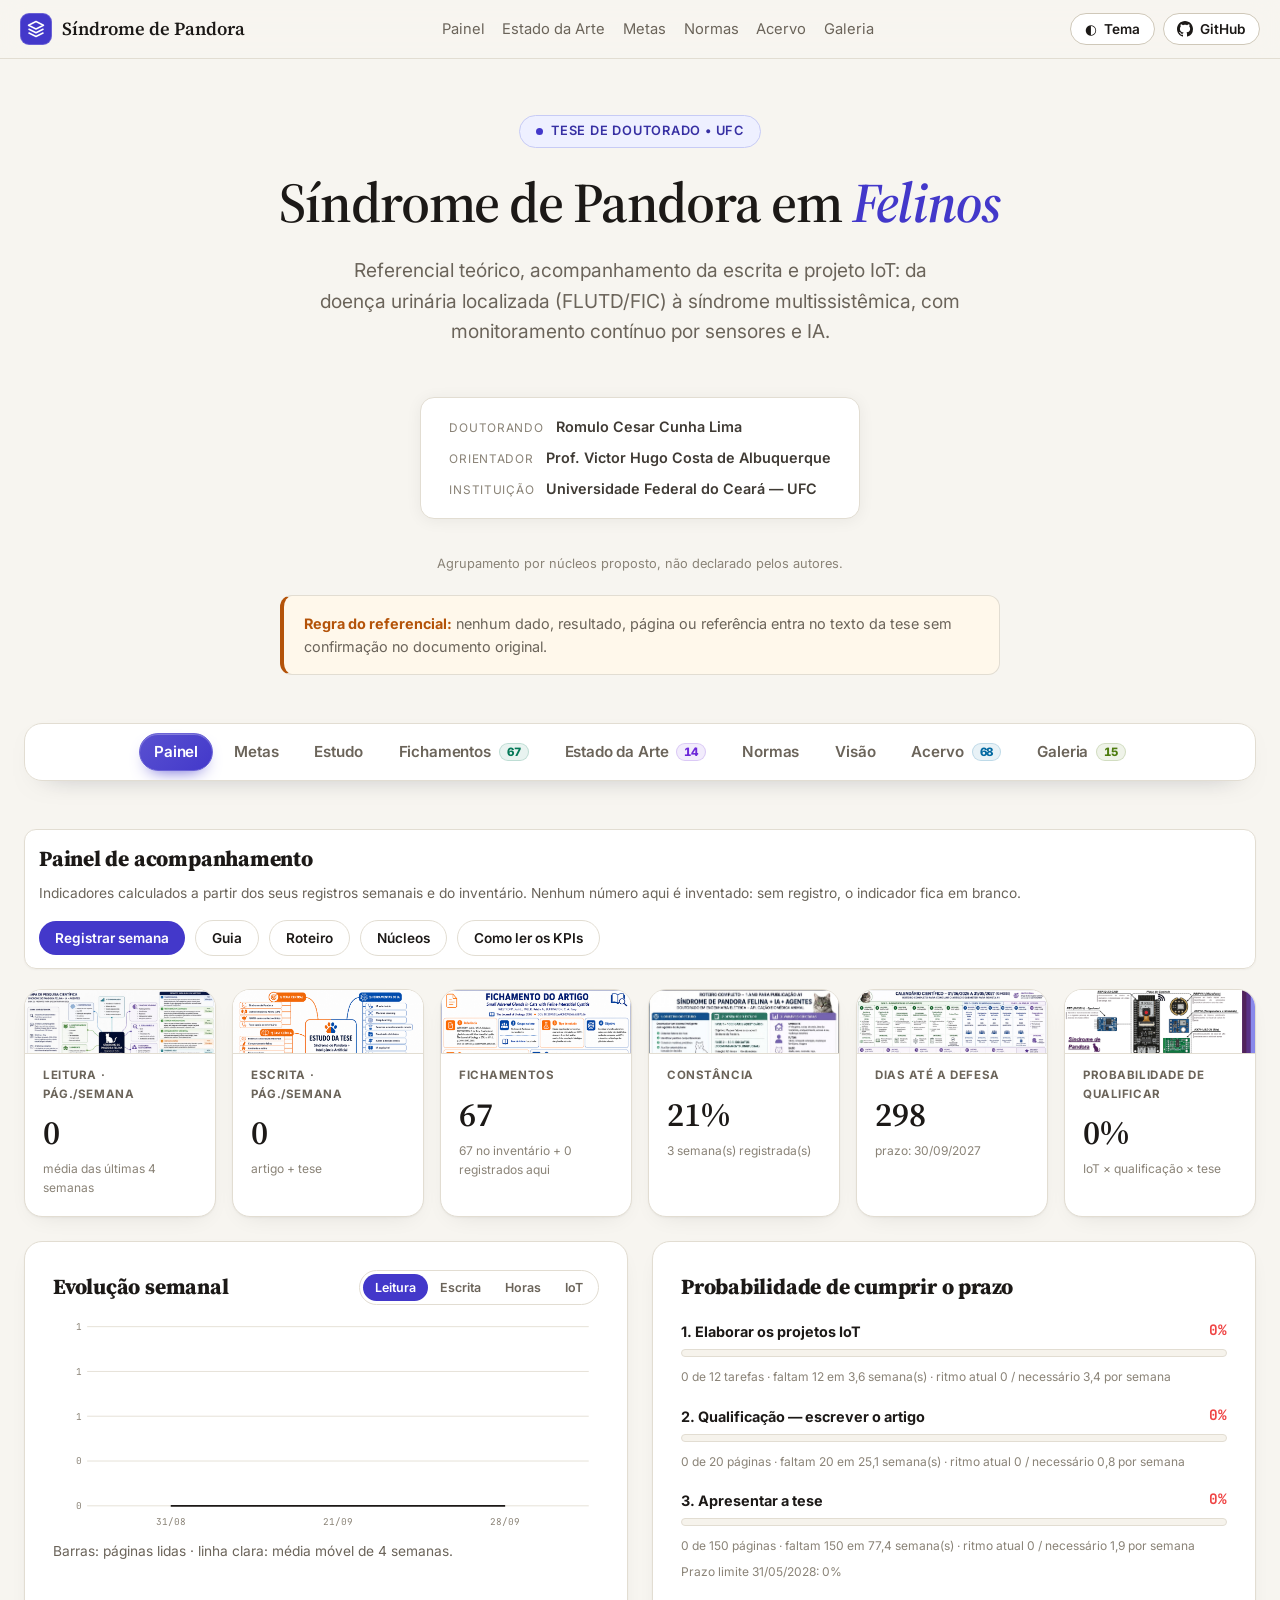
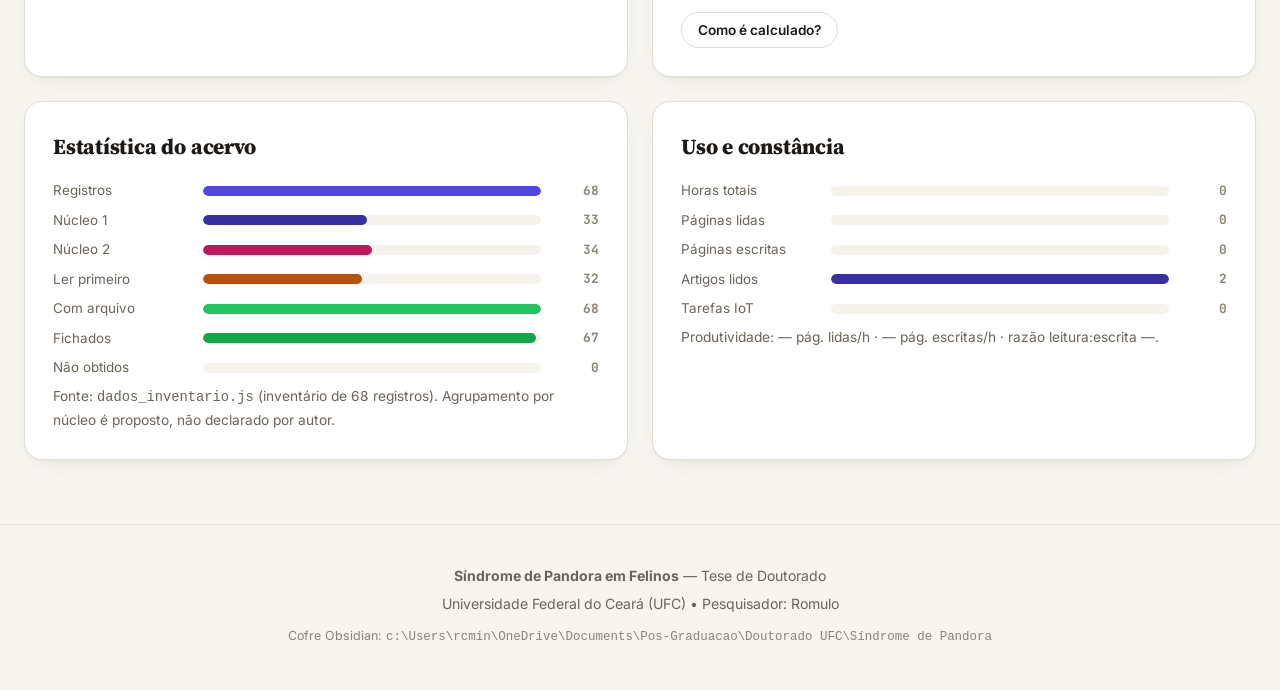
==== index.html @ 3c10de5c "Publicar conferência do suplemento do microbioma FIC" ====
<!DOCTYPE html>
<html lang="pt-BR">
<head>
  <script>try { if (localStorage.getItem('pandora_tema') === 'dark') document.documentElement.dataset.theme = 'dark'; } catch (e) {}</script>
  <meta charset="UTF-8">
  <meta name="viewport" content="width=device-width, initial-scale=1.0">
  <meta name="description" content="Dashboard e portal do referencial teórico da tese de doutorado sobre Síndrome de Pandora em Felinos - Universidade Federal do Ceará (UFC).">
  <meta name="author" content="Romulo">
  <title>Síndrome de Pandora em Felinos — Tese de Doutorado (UFC)</title>
  
  <!-- Google Fonts: Plus Jakarta Sans & JetBrains Mono -->
  <link rel="preconnect" href="https://fonts.googleapis.com">
  <link rel="preconnect" href="https://fonts.gstatic.com" crossorigin>
  <link href="https://fonts.googleapis.com/css2?family=Inter:wght@400;500;600;700&family=Source+Serif+4:ital,opsz,wght@0,8..60,500;0,8..60,600;1,8..60,500;1,8..60,600&family=JetBrains+Mono:wght@400;500;600&display=swap" rel="stylesheet">
  
  <link rel="stylesheet" href="styles.css">
  <link rel="stylesheet" href="painel.css">
  <link rel="stylesheet" href="tema.css">
</head>
<body>

  <!-- Barra de navegação (modelo: openclaude-guia) -->
  <nav class="navbar" id="navbar">
    <div class="nav-container">
      <a href="#tab-painel" class="nav-brand" data-goto="tab-painel">
        <div class="brand-icon" aria-hidden="true">
          <svg viewBox="0 0 24 24"><path d="M12 2L2 7l10 5 10-5-10-5zM2 17l10 5 10-5M2 12l10 5 10-5"></path></svg>
        </div>
        <span>Síndrome de Pandora</span>
      </a>
      <ul class="nav-links">
        <li><a href="#tab-painel" data-goto="tab-painel">Painel</a></li>
        <li><a href="#tab-estadoarte" data-goto="tab-estadoarte">Estado da Arte</a></li>
        <li><a href="#tab-metas" data-goto="tab-metas">Metas</a></li>
        <li><a href="#tab-estudo" data-goto="tab-estudo">Normas</a></li>
        <li><a href="#tab-inventory" data-goto="tab-inventory">Acervo</a></li>
        <li><a href="#tab-galeria" data-goto="tab-galeria">Galeria</a></li>
      </ul>
      <div class="nav-actions">
        <button type="button" class="theme-toggle" id="themeToggleBtn" aria-label="Alternar tema claro/escuro">◐ <span id="themeText">Tema</span></button>
        <a href="https://github.com/rcminitor/sindrome-de-pandora" target="_blank" rel="noopener noreferrer" class="btn-github" title="Repositório do cofre no GitHub">
          <svg viewBox="0 0 24 24"><path d="M12 0C5.37 0 0 5.37 0 12c0 5.31 3.435 9.795 8.205 11.385.6.105.825-.255.825-.57 0-.285-.015-1.23-.015-2.235-3.015.555-3.795-.735-4.035-1.41-.135-.345-.72-1.41-1.23-1.695-.42-.225-1.02-.78-.015-.795.945-.015 1.62.87 1.845 1.23 1.08 1.815 2.805 1.305 3.495.99.105-.78.42-1.305.765-1.605-2.67-.3-5.46-1.335-5.46-5.925 0-1.305.465-2.385 1.23-3.225-.12-.3-.54-1.53.12-3.18 0 0 1.005-.315 3.3 1.23.96-.27 1.98-.405 3-.405s2.04.135 3 .405c2.295-1.56 3.3-1.23 3.3-1.23.66 1.65.24 2.88.12 3.18.765.84 1.23 1.905 1.23 3.225 0 4.605-2.805 5.625-5.475 5.925.435.375.81 1.095.81 2.22 0 1.605-.015 2.895-.015 3.3 0 .315.225.69.825.57A12.02 12.02 0 0024 12c0-6.63-5.37-12-12-12z"></path></svg>
          <span class="gh-text">GitHub</span>
        </a>
      </div>
    </div>
  </nav>

  <main class="container">

    <!-- Capa -->
    <header class="hero">
      <div class="badge-pill"><span class="badge-dot"></span>Tese de Doutorado • UFC</div>
      <h1>Síndrome de Pandora em <span class="hero-gradient-text">Felinos</span></h1>
      <p class="subtitle">
        Referencial teórico, acompanhamento da escrita e projeto IoT: da doença urinária localizada (FLUTD/FIC) à síndrome multissistêmica, com monitoramento contínuo por sensores e IA.
      </p>
      <div class="hero-autoria">
        <div class="hero-autoria-linha"><span class="hero-autoria-label">Doutorando</span><span class="hero-autoria-valor">Romulo Cesar Cunha Lima</span></div>
        <div class="hero-autoria-linha"><span class="hero-autoria-label">Orientador</span><span class="hero-autoria-valor" id="heroOrientador">Prof. Victor Hugo Costa de Albuquerque</span></div>
        <div class="hero-autoria-linha"><span class="hero-autoria-label">Instituição</span><span class="hero-autoria-valor">Universidade Federal do Ceará — UFC</span></div>
      </div>
      <p class="hero-note">Agrupamento por núcleos proposto, não declarado pelos autores.</p>
      <div class="scientific-alert" role="note">
        <div><strong>Regra do referencial:</strong> nenhum dado, resultado, página ou referência entra no texto da tese sem confirmação no documento original.</div>
      </div>
    </header>



    <!-- Tabs Navigation -->
    <nav class="tab-nav-wrapper" role="tablist" aria-label="Seções do projeto">
      <button class="tab-btn active" data-tab="tab-painel" role="tab" aria-selected="true" title="Painel de KPIs">
        Painel
      </button>
      <button class="tab-btn" data-tab="tab-metas" role="tab" aria-selected="false" title="Metas & Qualificação">
        Metas
      </button>
      <button class="tab-btn" data-tab="tab-agentes" role="tab" aria-selected="false" title="Estudo com Agentes (painel local)">
        Estudo
      </button>
      <button class="tab-btn" data-tab="tab-fichamentos" role="tab" aria-selected="false" title="Fichamentos">
        Fichamentos <span class="tab-badge" id="fiCount">0</span>
      </button>
      <button class="tab-btn" data-tab="tab-estadoarte" role="tab" aria-selected="false" title="Estado da Arte">
        Estado da Arte <span class="tab-badge" id="eaCount">0</span>
      </button>
      <button class="tab-btn" data-tab="tab-estudo" role="tab" aria-selected="false" title="Estudo & Normas">
        Normas
      </button>
      <button class="tab-btn" data-tab="tab-overview" role="tab" aria-selected="false" title="Visão Geral & Espinha Dorsal">
        Visão
      </button>
      <button class="tab-btn" data-tab="tab-inventory" role="tab" aria-selected="false" title="Acervo e Inventário">
        Acervo <span class="tab-badge" id="acervoBadge">0</span>
      </button>
      <button class="tab-btn" data-tab="tab-galeria" role="tab" aria-selected="false" title="Galeria de imagens e mapas mentais">
        Galeria <span class="tab-badge" id="galeriaCount">0</span>
      </button>
    </nav>

    <!-- TAB 1: VISÃO GERAL -->
    <div class="tab-pane" id="tab-overview" role="tabpanel">
      <div class="overview-grid">
        
        <div class="content-card">
          <h3 class="card-title">Espinha Dorsal do Referencial Teórico</h3>
          <p style="color: var(--text-muted); font-size: 0.92rem;">
            O encadeamento conceitual sustentado pelo acervo (proposto na varredura, não declarado por autor único):
          </p>

          <div class="pipeline-steps">
            <div class="step-item">
              <div class="step-number">1</div>
              <div class="step-content">
                <div class="step-title">FIC como Problema Clínico e Ruptura Conceitual</div>
                <div class="step-desc">
                  Evolução histórica de FUS (Síndrome Urológica Felina) e CIF até a proposta formal da Síndrome de Pandora como afecção multissistêmica.
                </div>
                <div class="step-sources">
                  <span class="source-tag">#51 Buffington (2014)</span>
                  <span class="source-tag">#19 Buffington (2011)</span>
                </div>
              </div>
            </div>

            <div class="step-item">
              <div class="step-number">2</div>
              <div class="step-content">
                <div class="step-title">Substrato Neuroendócrino e Eixo HHA</div>
                <div class="step-desc">
                  Hiper-reatividade simpática, hiporreatividade do eixo HHA com glândulas adrenais reduzidas e desregulação de cortisol sob estresse crônico.
                </div>
                <div class="step-sources">
                  <span class="source-tag">#50 Westropp et al. (2003)</span>
                </div>
              </div>
            </div>

            <div class="step-item">
              <div class="step-number">3</div>
              <div class="step-content">
                <div class="step-title">Ambiente e Estresse como Gatilho ("Sickness Behaviors")</div>
                <div class="step-desc">
                  Eventos externos incomuns desencadeando comportamentos de mal-estar (vômito, anorexia, eliminação periúria) tanto em gatos com FIC quanto em gatos saudáveis.
                </div>
                <div class="step-sources">
                  <span class="source-tag">#53 Stella et al. (2011)</span>
                  <span class="source-tag">S4 Amat (2016)</span>
                  <span class="source-tag">S1 Foreman-Worsky (2019)</span>
                </div>
              </div>
            </div>

            <div class="step-item">
              <div class="step-number">4</div>
              <div class="step-content">
                <div class="step-title">Manejo Ambiental Multimodal (MEMO) como Intervenção</div>
                <div class="step-desc">
                  Intervenção no ambiente doméstico (recursos essenciais, áreas de escape, controle de estímulos estressores) com redução drástica das recidivas clínicas.
                </div>
                <div class="step-sources">
                  <span class="source-tag">S2 Buffington et al. (2006)</span>
                  <span class="source-tag">#16 MacLeod et al. (2025)</span>
                </div>
              </div>
            </div>

            <div class="step-item">
              <div class="step-number">5</div>
              <div class="step-content">
                <div class="step-title">Captura dos Sinais por Sensores e Inteligência Artificial</div>
                <div class="step-desc">
                  Monitoramento contínuo de sinais vitais, postura e etologia felina através de visão computacional, IoT e LLMs multimodais para predição e apoio diagnóstico.
                </div>
                <div class="step-sources">
                  <span class="source-tag">#5 Remote Vital Sensing (2025)</span>
                  <span class="source-tag">#6 Deep Learning Vet (2025)</span>
                  <span class="source-tag">#14 Meow-Omni 1 (2026)</span>
                </div>
              </div>
            </div>
          </div>
        </div>

        <div style="display: flex; flex-direction: column; gap: 24px;">
          <!-- Lacuna Card -->
          <div class="content-card lacuna-card">
            <h3 class="card-title" style="color: var(--orange-soft);">Hipótese Central de Lacuna</h3>
            <p class="lacuna-highlight">
              <strong>Ainda não contrariada no acervo:</strong> Não existe na literatura atual nenhum trabalho que aplique 
              <strong>sensores ou modelos de IA</strong> ao monitoramento contínuo de gatos especificamente acometidos por 
              <strong class="pink-text">Síndrome de Pandora</strong>.
            </p>
            <p style="font-size: 0.85rem; color: var(--text-muted); margin-top: 12px;">
              Essa lacuna científica posiciona a tese como trabalho de vanguarda interdisciplinar entre a Medicina Veterinária e a Ciência da Computação.
            </p>
          </div>

          <!-- API Card -->
          <div class="content-card">
            <h3 class="card-title">Sistema & API de Diagnóstico</h3>
            <p style="font-size: 0.88rem; color: var(--text-muted); margin-bottom: 12px;">
              O projeto prático de apoio ao diagnóstico (API multiagente) é mantido em repositório dedicado fora do cofre de notas:
            </p>
            <div class="drawer-code-block">
              C:\Users\rcmin\Projetos\sistema-diagnostico-pandora_01
            </div>
            <p style="font-size: 0.78rem; color: var(--text-dim); margin-top: 8px;">
              Garante separação entre o referencial bibliográfico da tese e o código-fonte computacional.
            </p>
          </div>
        </div>

      </div>
    </div>

    <!-- TAB 2: INVENTÁRIO & ARTIGOS -->
    <div class="tab-pane" id="tab-inventory" role="tabpanel">
      
      <!-- Filter Bar -->
      <div class="filter-bar">
        <div class="inventory-command-bar">
          <div>
            <h2 class="inventory-heading">Acervo de artigos e TCC</h2>
            <p class="inventory-subtitle">Cada fonte publicada deve possuir um PDF válido e uma nota correspondente no cofre.</p>
          </div>
          <div class="pn-actions">
            <button class="pn-btn" id="acervoHealthBtn" type="button">Saúde do acervo</button>
            <button class="pn-btn pn-btn-primary" id="addPdfBtn" type="button">Adicionar PDF</button>
          </div>
        </div>
        <div class="search-box">
          <span class="search-icon" aria-hidden="true"><svg viewBox="0 0 24 24" width="16" height="16" fill="none" stroke="currentColor" stroke-width="2" stroke-linecap="round"><circle cx="11" cy="11" r="7"/><path d="m20 20-3.5-3.5"/></svg></span>
          <input 
            type="text" 
            class="search-input" 
            id="searchInput" 
            placeholder="Pesquisar por título, autor, código (#51), tema ou ano..."
            aria-label="Campo de busca de artigos"
          >
        </div>

        <div class="pill-filters" role="group" aria-label="Filtros rápidos">
          <button class="filter-pill active" data-filter="all" type="button">Todos</button>
          <button class="filter-pill" data-filter="n1" type="button">Núcleo 1 (Clínico/Fisiológico)</button>
          <button class="filter-pill" data-filter="n2" type="button">Núcleo 2 (Ambiente & IA)</button>
          <button class="filter-pill" data-filter="ler-primeiro" type="button">Ler Primeiro</button>
          <button class="filter-pill" data-filter="fichados" type="button">Fichados</button>
          <button class="filter-pill" data-filter="nao-fichados" type="button">Não fichado</button>
          <button class="filter-pill" data-filter="lidos" type="button">Eu li</button>
        </div>

        <div class="results-info">
          <span id="resultCount">Carregando artigos...</span>
          <span>Clique em qualquer card para ver a ficha detalhada</span>
        </div>
      </div>

      <!-- Articles Grid Container -->
      <div class="articles-grid" id="articlesGrid">
        <!-- Rendered via JS -->
      </div>
    </div>

    <div class="pn-modal" id="acervoHealthModal" role="dialog" aria-modal="true" aria-labelledby="acervoHealthTitle" hidden>
      <div class="pn-modal-box add-pdf-modal-box">
        <button class="pn-modal-close" id="acervoHealthCloseBtn" type="button" aria-label="Fechar">×</button>
        <h2 id="acervoHealthTitle">Saúde do acervo</h2>
        <p class="pn-muted">Diagnóstico consolidado. A regra obrigatória é: sem PDF válido na pasta oficial, sem publicação.</p>
        <div id="acervoHealthContent" class="pn-note" role="status" aria-live="polite">Calculando…</div>
        <div class="pn-actions" style="justify-content:flex-end;margin-top:16px">
          <button class="pn-btn" id="acervoHealthRefreshBtn" type="button">Atualizar diagnóstico</button>
        </div>
      </div>
    </div>

    <div class="pn-modal" id="addPdfModal" role="dialog" aria-modal="true" aria-labelledby="addPdfTitle" hidden>
      <div class="pn-modal-box add-pdf-modal-box">
        <button class="pn-modal-close" id="addPdfCloseBtn" type="button" aria-label="Fechar">
          <svg viewBox="0 0 24 24" width="16" height="16" fill="none" stroke="currentColor" stroke-width="2" stroke-linecap="round"><path d="M6 6l12 12M18 6 6 18"/></svg>
        </button>
        <h2 id="addPdfTitle">Adicionar PDF ao Acervo</h2>
        <p class="pn-muted">O PDF será salvo em <code>PDF/A_classificar</code>. A fonte só aparecerá no Acervo depois que o Guardião validar PDF, código, título e duplicatas.</p>
        <div class="pn-note add-pdf-connection" id="addPdfConnection">Verificando o Painel de Estudo local…</div>
        <form class="pn-form add-pdf-form" id="addPdfForm">
          <fieldset id="addPdfFields" disabled>
            <div class="pn-note">
              <label>Caixa de entrada <code>PDF/_Entrada</code>
                <select name="entrada" id="inboxPdf">
                  <option value="">Carregando PDFs encontrados…</option>
                </select>
              </label>
              <div class="pn-actions" style="margin-top:8px">
                <button class="pn-btn" id="refreshInboxBtn" type="button">Atualizar caixa</button>
              </div>
              <p class="pn-muted" id="inboxPdfHint">Arquivos nessa pasta são apenas analisados; não entram no Acervo antes da confirmação.</p>
            </div>
            <label>Ou selecione um PDF do artigo ou TCC
              <input type="file" id="addPdfFile" name="pdf" accept="application/pdf,.pdf">
            </label>
            <div class="add-pdf-grid">
              <label>Código
                <input type="text" name="codigo" placeholder="Ex.: 68, N46 ou S12" maxlength="7" required>
              </label>
              <label>Tipo
                <select name="tipo_documento" required>
                  <option value="Artigo">Artigo</option>
                  <option value="TCC">TCC</option>
                </select>
              </label>
            </div>
            <label>Título completo
              <input type="text" name="titulo" required>
            </label>
            <div class="add-pdf-grid">
              <label>Ano
                <input type="text" name="ano" inputmode="numeric" maxlength="4" placeholder="Vazio = NÃO CONFIRMADO">
              </label>
              <label>Núcleo proposto
                <select name="nucleo">
                  <option value="A classificar">A classificar</option>
                  <option value="Núcleo 1">Núcleo 1</option>
                  <option value="Núcleo 2">Núcleo 2</option>
                </select>
              </label>
              <label>Prioridade
                <select name="fase">
                  <option value="A classificar">A classificar</option>
                  <option value="Ler primeiro">Ler primeiro</option>
                  <option value="Ler depois">Ler depois</option>
                </select>
              </label>
            </div>
            <label>Tema
              <input type="text" name="tema" placeholder="Opcional; pode ser classificado depois">
            </label>
            <label>Referência ABNT
              <textarea name="referencia" rows="3" placeholder="Opcional. Será marcada como A CONFERIR até a leitura do PDF."></textarea>
            </label>
            <div class="pn-actions add-pdf-actions">
              <button class="pn-btn" id="addPdfCancelBtn" type="button">Cancelar</button>
              <button class="pn-btn pn-btn-primary" id="addPdfSubmitBtn" type="submit">Validar e adicionar</button>
            </div>
          </fieldset>
        </form>
        <p class="add-pdf-result" id="addPdfResult" role="status" aria-live="polite"></p>
      </div>
    </div>

    <!-- TAB 3: ROTEIRO SEMANAL -->
    <div class="tab-pane" id="tab-roadmap" role="tabpanel">
      <div class="pn-actions" style="flex-wrap:wrap;gap:8px;margin-bottom:20px">
        <button class="pn-btn" data-goto="tab-painel" type="button">← Painel</button>
        <button class="pn-btn" data-goto="tab-registro" type="button">Registrar semana</button>
        <button class="pn-btn" data-goto="tab-guia" type="button">Guia</button>
        <button class="pn-btn pn-btn-primary" data-goto="tab-roadmap" type="button">Roteiro</button>
        <button class="pn-btn" data-goto="tab-nucleos" type="button">Núcleos</button>
        <button class="pn-btn" data-modal="modalKpiAjuda" type="button">Como ler os KPIs</button>
      </div>
      <div class="roadmap-container">

        <!-- Semana 1 -->
        <div class="week-block">
          <div class="week-header">
            <div class="week-title-group">
              <div class="week-num-badge">1</div>
              <h3 class="week-title">Semana 1 — O Alicerce Clínico-Fisiológico & Início da Escrita</h3>
            </div>
            <div class="week-meta-goal">
              Meta: "1. Da Doença Localizada à Síndrome Sistêmica: De FUS a Pandora"
            </div>
          </div>
          <div class="week-content">
            <table class="week-table">
              <thead>
                <tr>
                  <th>Cód.</th>
                  <th>Artigo & Autores</th>
                  <th>Status</th>
                  <th>Tema Principal</th>
                  <th>DOI Oficial (Web)</th>
                </tr>
              </thead>
              <tbody>
                <tr>
                  <td><strong>#51</strong></td>
                  <td><strong>From FUS to Pandora syndrome</strong><br><small>Buffington, Westropp & Chew (2014)</small></td>
                  <td><span class="status-badge status-done">Fichado</span></td>
                  <td>Virada conceitual definitiva da síndrome</td>
                  <td><a href="https://doi.org/10.1177/1098612X14530212" target="_blank" rel="noopener noreferrer" class="doi-link">10.1177/1098612X14530212 ↗</a></td>
                </tr>
                <tr>
                  <td><strong>#53</strong></td>
                  <td><strong>Sickness behaviors in response to unusual external events</strong><br><small>Stella, Lord & Buffington (2011)</small></td>
                  <td><span class="status-badge status-done">Fichado</span></td>
                  <td>Comportamentos de mal-estar sob estresse externo</td>
                  <td><a href="https://doi.org/10.2460/javma.238.1.67" target="_blank" rel="noopener noreferrer" class="doi-link">10.2460/javma.238.1.67 ↗</a></td>
                </tr>
                <tr>
                  <td><strong>S2</strong></td>
                  <td><strong>Clinical evaluation of multimodal environmental modification (MEMO)</strong><br><small>Buffington et al. (2006)</small></td>
                  <td><span class="status-badge status-priority">Ler agora</span></td>
                  <td>Avaliação clínica do manejo MEMO em domicílio</td>
                  <td><a href="https://doi.org/10.2460/javma.228.5.722" target="_blank" rel="noopener noreferrer" class="doi-link">10.2460/javma.228.5.722 ↗</a></td>
                </tr>
                <tr>
                  <td><strong>#50</strong></td>
                  <td><strong>Small adrenal glands in cats with feline interstitial cystitis</strong><br><small>Westropp, Welk & Buffington (2003)</small></td>
                  <td><span class="status-badge status-later">Ler a seguir</span></td>
                  <td>Tamanho adrenal e eixo neuroendócrino HHA</td>
                  <td><a href="https://doi.org/10.1097/01.ju.0000094184.28821.1a" target="_blank" rel="noopener noreferrer" class="doi-link">10.1097/01.ju... ↗</a></td>
                </tr>
              </tbody>
            </table>
          </div>
        </div>

        <!-- Semana 2 -->
        <div class="week-block">
          <div class="week-header">
            <div class="week-title-group">
              <div class="week-num-badge">2</div>
              <h3 class="week-title">Semana 2 — O Estado da Arte Clínico & Fatores Socioambientais</h3>
            </div>
            <div class="week-meta-goal">
              Meta: "2. O Manejo Baseado em Evidências e a Vulnerabilidade Socioambiental"
            </div>
          </div>
          <div class="week-content">
            <table class="week-table">
              <thead>
                <tr>
                  <th>Cód.</th>
                  <th>Artigo & Autores</th>
                  <th>Tipo / Enfoque</th>
                  <th>Tema Principal</th>
                  <th>DOI Oficial (Web)</th>
                </tr>
              </thead>
              <tbody>
                <tr>
                  <td><strong>#16</strong></td>
                  <td><strong>Understanding the current evidence base for management of recurrent FIC</strong><br><small>MacLeod et al. (2025)</small></td>
                  <td>Revisão Sistemática</td>
                  <td>Revisão recente de intervenções clínicas</td>
                  <td><a href="https://doi.org/10.1080/00480169.2025.2477542" target="_blank" rel="noopener noreferrer" class="doi-link">10.1080/00480169... ↗</a></td>
                </tr>
                <tr>
                  <td><strong>#17</strong></td>
                  <td><strong>Prevalence, Risk Factors, Pathophysiology, Potential Biomarkers and Management</strong><br><small>Naarden & Corbee (2022)</small></td>
                  <td>Revisão Ampla</td>
                  <td>Atualização geral de fisiopatologia e biomarcadores</td>
                  <td><a href="https://doi.org/10.3390/ani12243453" target="_blank" rel="noopener noreferrer" class="doi-link">10.3390/ani12243453 ↗</a></td>
                </tr>
                <tr>
                  <td><strong>S1</strong></td>
                  <td><strong>Social and environmental factors and indoor cat welfare</strong><br><small>Foreman-Worsky et al. (2019)</small></td>
                  <td>Revisão Sistemática</td>
                  <td>Confinamento em ambientes internos e bem-estar</td>
                  <td><a href="https://doi.org/10.1016/j.applanim.2019.05.008" target="_blank" rel="noopener noreferrer" class="doi-link">10.1016/j.applanim... ↗</a></td>
                </tr>
                <tr>
                  <td><strong>S4</strong></td>
                  <td><strong>Stress in owned cats: behavioural changes and welfare implications</strong><br><small>Amat et al. (2016)</small></td>
                  <td>Estudo Comportamental</td>
                  <td>Respostas comportamentais ao estresse doméstico</td>
                  <td><a href="https://doi.org/10.1016/j.jveb.2015.11.002" target="_blank" rel="noopener noreferrer" class="doi-link">10.1016/j.jveb... ↗</a></td>
                </tr>
              </tbody>
            </table>
          </div>
        </div>

        <!-- Semana 3 -->
        <div class="week-block">
          <div class="week-header">
            <div class="week-title-group">
              <div class="week-num-badge">3</div>
              <h3 class="week-title">Semana 3 — O Salto Tecnológico (Sensores, Visão Computacional e IA)</h3>
            </div>
            <div class="week-meta-goal">
              Meta: "3. A Lacuna Diagnóstica e o Monitoramento Contínuo com IA"
            </div>
          </div>
          <div class="week-content">
            <table class="week-table">
              <thead>
                <tr>
                  <th>Cód.</th>
                  <th>Artigo & Autores</th>
                  <th>Inovação Tecnológica</th>
                  <th>Tema Principal</th>
                  <th>DOI Oficial (Web)</th>
                </tr>
              </thead>
              <tbody>
                <tr>
                  <td><strong>#5</strong></td>
                  <td><strong>Remote Vital Sensing in Clinical Veterinary Medicine</strong><br><small>Review (2025)</small></td>
                  <td>Sensores Remotos & IoT</td>
                  <td>Monitoramento de sinais vitais contínuos sem estresse</td>
                  <td><a href="https://doi.org/10.3390/vetsci12020161" target="_blank" rel="noopener noreferrer" class="doi-link">10.3390/vetsci12020161 ↗</a></td>
                </tr>
                <tr>
                  <td><strong>#6</strong></td>
                  <td><strong>Review of applications of deep learning in veterinary diagnostics</strong><br><small>Review (2025)</small></td>
                  <td>Redes Neurais Profundas</td>
                  <td>Aplicações de deep learning no diagnóstico veterinário</td>
                  <td><a href="https://doi.org/10.1016/j.compag.2024.109676" target="_blank" rel="noopener noreferrer" class="doi-link">10.1016/j.compag... ↗</a></td>
                </tr>
                <tr>
                  <td><strong>#14</strong></td>
                  <td><strong>Meow-Omni 1: A Multimodal Large Language Model for Feline Ethology</strong><br><small>(2026)</small></td>
                  <td>Multimodal LLM</td>
                  <td>Interpretação multimodal de comportamento e postura felina</td>
                  <td><a href="https://doi.org/10.48550/arXiv.2602.04683" target="_blank" rel="noopener noreferrer" class="doi-link">10.48550/arXiv... ↗</a></td>
                </tr>
              </tbody>
            </table>
          </div>
        </div>

      </div>
    </div>

    <!-- TAB 4: NÚCLEOS DA PESQUISA -->
    <div class="tab-pane" id="tab-nucleos" role="tabpanel">
      <div class="pn-actions" style="flex-wrap:wrap;gap:8px;margin-bottom:20px">
        <button class="pn-btn" data-goto="tab-painel" type="button">← Painel</button>
        <button class="pn-btn" data-goto="tab-registro" type="button">Registrar semana</button>
        <button class="pn-btn" data-goto="tab-guia" type="button">Guia</button>
        <button class="pn-btn" data-goto="tab-roadmap" type="button">Roteiro</button>
        <button class="pn-btn pn-btn-primary" data-goto="tab-nucleos" type="button">Núcleos</button>
        <button class="pn-btn" data-modal="modalKpiAjuda" type="button">Como ler os KPIs</button>
      </div>
      <div class="nucleos-grid">
        
        <!-- Núcleo 1 -->
        <div class="nucleo-card n1">
          <span class="nucleo-badge">Núcleo 1 Proposto (<span id="nucleo1Count">0</span> Fontes)</span>
          <h3 class="nucleo-title">Base Histórica, Clínica e Fisiológica</h3>
          <p class="nucleo-desc">
            Compreende a transição da afecção pontual urológica para o modelo sistêmico neuroendócrino. 
            Mapeia as respostas fisiológicas ao estresse, a hiporreatividade adrenal do eixo HHA e o excesso de tônus simpático.
          </p>
          <ul class="nucleo-topics">
            <li><span class="bullet">▸</span> Doenças do trato urinário inferior felino (FLUTD e FUS histórico)</li>
            <li><span class="bullet">▸</span> Cistite idiopática (FIC) e intersticial</li>
            <li><span class="bullet">▸</span> Proposta formal da Síndrome de Pandora como doença sistêmica</li>
            <li><span class="bullet">▸</span> Eixo hipotálamo-hipófise-adrenal (HHA) e glândulas adrenais</li>
            <li><span class="bullet">▸</span> Hiperatividade do sistema nervoso simpático e mediadores de dor</li>
            <li><span class="bullet">▸</span> Diagnóstico diferencial de infecção bacteriana (Diretriz ISCAID)</li>
          </ul>
        </div>

        <!-- Núcleo 2 -->
        <div class="nucleo-card n2">
          <span class="nucleo-badge">Núcleo 2 Proposto (<span id="nucleo2Count">0</span> Fontes)</span>
          <h3 class="nucleo-title">Ambiente, Comportamento e Tecnologia</h3>
          <p class="nucleo-desc">
            Foca no impacto do ambiente confinado na etologia felina, nas respostas comportamentais a eventos externos, 
            no enriquecimento ambiental e nas fronteiras computacionais com sensores e Inteligência Artificial.
          </p>
          <ul class="nucleo-topics">
            <li><span class="bullet">▸</span> Comportamento e respostas ao estresse doméstico ("sickness behaviors")</li>
            <li><span class="bullet">▸</span> Confinamento em ambientes internos e relação tutor–gato</li>
            <li><span class="bullet">▸</span> Manejo Ambiental Multimodal (MEMO) e recursos essenciais</li>
            <li><span class="bullet">▸</span> Sensores biométricos remotos e monitoramento fisiológico contínuo</li>
            <li><span class="bullet">▸</span> Visão computacional e redes neurais profundas para detecção de postura</li>
            <li><span class="bullet">▸</span> Modelos de Linguagem Multimodais aplicados à etologia felina</li>
          </ul>
        </div>

      </div>
    </div>


    <!-- PÁGINA: PAINEL DE KPIs -->
    <div class="tab-pane active" id="tab-painel" role="tabpanel">
      <div class="pn-toolbar">
        <div>
          <h3 class="card-title" style="margin:0">Painel de acompanhamento</h3>
          <p class="pn-muted">Indicadores calculados a partir dos seus registros semanais e do inventário. Nenhum número aqui é inventado: sem registro, o indicador fica em branco.</p>
        </div>
        <div class="pn-actions">
          <button class="pn-btn pn-btn-primary" data-goto="tab-registro" type="button">Registrar semana</button>
          <button class="pn-btn" data-goto="tab-guia" type="button">Guia</button>
          <button class="pn-btn" data-goto="tab-roadmap" type="button">Roteiro</button>
          <button class="pn-btn" data-goto="tab-nucleos" type="button">Núcleos</button>
          <button class="pn-btn" data-modal="modalKpiAjuda" type="button">Como ler os KPIs</button>
        </div>
      </div>

      <div class="pn-kpis" id="pnKpis"></div>

      <div class="pn-grid-2">
        <div class="content-card">
          <div class="pn-card-head">
            <h3 class="card-title">Evolução semanal</h3>
            <div class="pn-seg" role="group" aria-label="Métrica do gráfico">
              <button class="pn-seg-btn active" data-metric="leitura" type="button">Leitura</button>
              <button class="pn-seg-btn" data-metric="escrita" type="button">Escrita</button>
              <button class="pn-seg-btn" data-metric="horas" type="button">Horas</button>
              <button class="pn-seg-btn" data-metric="iot" type="button">IoT</button>
            </div>
          </div>
          <div id="pnChart" class="pn-chart"></div>
          <p class="pn-muted" id="pnChartLegend"></p>
        </div>
        <div class="content-card">
          <h3 class="card-title">Probabilidade de cumprir o prazo</h3>
          <div id="pnProb"></div>
          <button class="pn-btn" data-modal="modalProbAjuda" type="button" style="margin-top:12px">Como é calculado?</button>
        </div>
      </div>

      <div class="pn-grid-2">
        <div class="content-card">
          <h3 class="card-title">Estatística do acervo</h3>
          <div id="pnAcervo"></div>
        </div>
        <div class="content-card">
          <h3 class="card-title">Uso e constância</h3>
          <div id="pnUso"></div>
        </div>
      </div>

    </div>

    <!-- PÁGINA: REGISTRO SEMANAL -->
    <div class="tab-pane" id="tab-registro" role="tabpanel">
      <div class="pn-actions" style="flex-wrap:wrap;gap:8px;margin-bottom:20px">
        <button class="pn-btn" data-goto="tab-painel" type="button">← Painel</button>
        <button class="pn-btn pn-btn-primary" data-goto="tab-registro" type="button">Registrar semana</button>
        <button class="pn-btn" data-goto="tab-guia" type="button">Guia</button>
        <button class="pn-btn" data-goto="tab-roadmap" type="button">Roteiro</button>
        <button class="pn-btn" data-goto="tab-nucleos" type="button">Núcleos</button>
        <button class="pn-btn" data-modal="modalKpiAjuda" type="button">Como ler os KPIs</button>
      </div>
      <div class="pn-grid-2">
        <div class="content-card">
          <h3 class="card-title">Registrar uma semana</h3>
          <form id="pnForm" class="pn-form">
            <label>Semana (segunda-feira)<input type="date" name="semana" required></label>
            <label>Páginas lidas<input type="number" name="paginasLidas" min="0" step="1" value="0"></label>
            <label>Artigos lidos<input type="number" name="artigosLidos" min="0" step="1" value="0"></label>
            <label>Fichamentos concluídos<input type="number" name="fichamentos" min="0" step="1" value="0"></label>
            <label>Páginas escritas — artigo<input type="number" name="pagArtigo" min="0" step="0.5" value="0"></label>
            <label>Páginas escritas — tese<input type="number" name="pagTese" min="0" step="0.5" value="0"></label>
            <label>Tarefas IoT concluídas<input type="number" name="tarefasIot" min="0" step="1" value="0"></label>
            <label>Horas de estudo<input type="number" name="horas" min="0" step="0.5" value="0"></label>
            <label class="pn-span2">Observação<input type="text" name="obs" maxlength="200" placeholder="Ex.: fichei o S2 (MEMO)"></label>
            <div class="pn-span2 pn-actions">
              <button class="pn-btn pn-btn-primary" type="submit">Salvar semana</button>
              <button class="pn-btn" type="reset">Limpar</button>
            </div>
          </form>
          <p class="pn-muted">Se a semana já existir, ela é substituída. Os dados ficam salvos neste navegador; use <strong>Exportar</strong> para guardar uma cópia no cofre (OneDrive).</p>
        </div>
        <div class="content-card">
          <h3 class="card-title">Dados</h3>
          <div class="pn-actions" style="flex-wrap:wrap">
            <button class="pn-btn" id="pnExport" type="button">Exportar JSON</button>
            <label class="pn-btn" style="cursor:pointer">Importar JSON<input type="file" id="pnImport" accept="application/json" hidden></label>
            <button class="pn-btn pn-btn-danger" id="pnClear" type="button">Apagar registros</button>
          </div>
          <p class="pn-muted" style="margin-top:12px">Sugestão: salve o arquivo exportado como <code>Excel/acompanhamento_semanal.json</code>.</p>
        </div>
      </div>
      <div class="content-card">
        <h3 class="card-title">Histórico</h3>
        <div class="pn-table-wrap"><table class="week-table" id="pnTabela"></table></div>
      </div>
    </div>

    <!-- PÁGINA: METAS & QUALIFICAÇÃO -->
        <div class="tab-pane" id="tab-metas" role="tabpanel">
      <!-- CRONOGRAMA INTERATIVO DE ATIVIDADES E MARCOS -->
      <div class="content-card" id="cronogramaCard">
        <div class="pn-card-head">
          <div>
            <h3 class="card-title">Cronograma do Doutorado &amp; Artigo</h3>
            <p class="pn-muted">Marque as etapas concluídas para acompanhar o avanço prático do doutorado. Os dados ficam salvos automaticamente no seu navegador.</p>
          </div>
          <div class="pn-actions">
            <div class="pn-seg" id="cronoFiltros">
              <button type="button" class="pn-seg-btn active" data-filtro="todos">Todas</button>
              <button type="button" class="pn-seg-btn" data-filtro="pendentes">Pendentes</button>
              <button type="button" class="pn-seg-btn" data-filtro="concluidos">Concluídas</button>
            </div>
            <button type="button" class="pn-btn pn-btn-sm" id="btnNovaEtapa">+ Nova etapa</button>
            <button type="button" class="pn-btn pn-btn-sm" id="btnResetCrono" title="Restaurar etapas padrão do doutorado">↺ Padrão</button>
          </div>
        </div>

        <!-- Progresso Geral do Cronograma -->
        <div class="crono-prog-box">
          <div class="pn-prob-head">
            <strong id="cronoStatusTexto">0 de 9 etapas concluídas (0%)</strong>
            <span id="cronoPrevisao" style="font-size: 0.85rem; color: var(--text-muted);">Defesa prevista: Set/2027</span>
          </div>
          <div class="pn-bar" style="height: 12px; margin-bottom: 6px;">
            <div id="cronoProgBar" style="width: 0%; background: linear-gradient(90deg, #10b981 0%, #3b82f6 100%);"></div>
          </div>
          <small class="pn-muted" style="display:block; margin-top:4px;">Dica: Clique no botão circular à esquerda de qualquer etapa para alternar entre concluído e pendente.</small>
        </div>

        <!-- Lista de Etapas do Cronograma -->
        <div class="crono-list" id="pnCronogramaList"></div>

        <!-- Modal para Adicionar Etapa -->
        <div id="formNovaEtapaModal" class="pn-modal" hidden>
          <div class="pn-modal-box">
            <button type="button" class="pn-modal-close" id="fecharNovaEtapa" aria-label="Fechar">×</button>
            <h2>Adicionar Etapa ao Cronograma</h2>
            <form id="formNovaEtapa" class="pn-form" style="margin-top: 16px;">
              <label class="pn-span2">Nome da Etapa / Atividade*
                <input type="text" id="novaEtapaNome" required placeholder="Ex.: Submeter artigo ao periódico X">
              </label>
              <label>Prazo previsto*
                <input type="date" id="novaEtapaPrazo" required>
              </label>
              <label>Categoria
                <select id="novaEtapaCat" class="pn-input" style="background:var(--bg-surface); border:1px solid var(--border-glass); color:var(--text-main); border-radius:var(--radius-sm); padding:9px 10px; font:.9rem var(--font-sans);">
                  <option value="pesquisa">Pesquisa &amp; Fichamentos</option>
                  <option value="iot">Projeto IoT &amp; Bancada</option>
                  <option value="artigo">Artigo &amp; Qualificação</option>
                  <option value="ia">Análise de Dados &amp; IA</option>
                  <option value="tese">Tese &amp; Defesa</option>
                </select>
              </label>
              <label class="pn-span2">Descrição / Entregável
                <input type="text" id="novaEtapaObs" placeholder="Ex.: Relatório de testes com 3 semanas de amostragem">
              </label>
              <div class="pn-span2" style="display:flex; justify-content:flex-end; gap:8px; margin-top:8px;">
                <button type="button" class="pn-btn" id="cancelarNovaEtapa">Cancelar</button>
                <button type="submit" class="pn-btn pn-btn-primary">Salvar etapa</button>
              </div>
            </form>
          </div>
        </div>
      </div>

      <!-- CRONOGRAMA VISUAL — GANTT -->
      <div class="content-card">
        <div class="pn-card-head" style="margin-bottom:12px">
          <div>
            <h3 class="card-title">Cronograma Visual — Linha do Tempo</h3>
            <p class="pn-muted">Arraste uma barra para mover a etapa · Clique para editar · × para excluir · Linha verde = hoje</p>
          </div>
        </div>
        <div id="pnTimeline"></div>
      </div>

      <!-- CALENDÁRIO CIENTÍFICO -->
      <div class="content-card">
        <h3 class="card-title">Calendário científico — 01/06/2026 a 31/05/2027</h3>
        <div class="pn-feature"><figure class="pn-thumb pn-open-img" data-grupo="cal" data-src="Imagens/Cronogramas/Calendário_Artigo.jpeg" data-cap="Calendário científico do artigo (12 meses)" tabindex="0" role="button" aria-label="Ampliar Calendário científico do artigo (12 meses)"><img src="Imagens/Cronogramas/Calend%C3%A1rio_Artigo.jpeg" alt="Calendário científico do artigo (12 meses)" loading="lazy"><figcaption><span>Clique para ampliar</span>Calendário científico do artigo (12 meses)</figcaption></figure></div>
      </div>

      <!-- CONFIGURAR METAS -->
      <div class="content-card">
        <h3 class="card-title">Configurar metas</h3>
        <form id="pnMetasForm" class="pn-form pn-form-3"></form>
      </div>
    </div>

    <!-- PÁGINA: GALERIA -->
    <div class="tab-pane" id="tab-galeria" role="tabpanel">
      <div class="filter-bar">
        <div class="pill-filters" id="galFiltros" role="group" aria-label="Filtrar imagens"></div>
      </div>
      <div class="pn-gallery" id="pnGallery"></div>
    </div>

    <!-- PÁGINA: GUIA DIDÁTICO -->
    <div class="tab-pane" id="tab-guia" role="tabpanel">
      <div class="pn-actions" style="flex-wrap:wrap;gap:8px;margin-bottom:20px">
        <button class="pn-btn" data-goto="tab-painel" type="button">← Painel</button>
        <button class="pn-btn" data-goto="tab-registro" type="button">Registrar semana</button>
        <button class="pn-btn pn-btn-primary" data-goto="tab-guia" type="button">Guia</button>
        <button class="pn-btn" data-goto="tab-roadmap" type="button">Roteiro</button>
        <button class="pn-btn" data-goto="tab-nucleos" type="button">Núcleos</button>
        <button class="pn-btn" data-modal="modalKpiAjuda" type="button">Como ler os KPIs</button>
      </div>
      <div class="pn-grid-3">
        <button class="pn-tile" data-modal="modalPandora" type="button"><img class="pn-tile-img" src="Imagens/Mapas-Mentais/Mapa_Mental_Sindrome_de_Pandora.webp" alt="Mapa mental da Síndrome de Pandora" loading="lazy"><strong>O que é a Síndrome de Pandora?</strong><small>Conceito em 1 minuto</small></button>
        <button class="pn-tile" data-modal="modalHHA" type="button"><img class="pn-tile-img" src="Imagens/Fichamentos/FICHEIRO%20SMALL%20ADRENAL%20GLANDS%20IN%20CATS%20WITH%20FELINE%20INTERSTITIAL.png" alt="Ficheiro do estudo sobre adrenais" loading="lazy"><strong>Estresse, eixo HHA e simpático</strong><small>Base fisiológica</small></button>
        <button class="pn-tile" data-modal="modalMEMO" type="button"><img class="pn-tile-img" src="Imagens/Fichamentos/Ficheiro_Stress%20in%20owned%20cats_behavioural%20.png" alt="Ficheiro sobre estresse em gatos domiciliados" loading="lazy"><strong>MEMO — manejo ambiental</strong><small>Intervenção</small></button>
        <button class="pn-tile" data-modal="modalIoT" type="button"><img class="pn-tile-img" src="Imagens/Projeto-IoT/pagina-1.png" alt="Dispositivo IoT da caixa de areia" loading="lazy"><strong>Sensores, IoT e IA</strong><small>Onde está a lacuna</small></button>
        <button class="pn-tile" data-modal="modalFluxo" type="button"><img class="pn-tile-img" src="Imagens/Mapas-Mentais/Mapa_de_Pesquisa_Tese.jpeg" alt="Mapa de pesquisa da tese" loading="lazy"><strong>Fluxo de fichamento</strong><small>Os 5 pontos</small></button>
        <button class="pn-tile" data-modal="modalMarcas" type="button"><img class="pn-tile-img" src="Imagens/Mapas-Mentais/Mapa%20Mental%20Estudo%20da%20Tese.png" alt="Mapa mental do estudo da tese" loading="lazy"><strong>Marcadores de procedência</strong><small>Confirmada · parcial · a conferir · sem procedência</small></button>
      </div>
      <div class="content-card" style="margin-top:24px">
        <h3 class="card-title">Ferramentas de apoio à pesquisa</h3>
        <div class="pn-grid-2">
          <figure class="pn-thumb pn-open-img" data-grupo="fer" data-src="Imagens/Ferramentas-e-Metodo/Ferramentas de Apoio.jpeg" data-cap="6 ferramentas de apoio para sua pesquisa" tabindex="0" role="button" aria-label="Ampliar 6 ferramentas de apoio para sua pesquisa"><img src="Imagens/Ferramentas-e-Metodo/Ferramentas%20de%20Apoio.jpeg" alt="6 ferramentas de apoio para sua pesquisa" loading="lazy"><figcaption><span>Clique para ampliar</span>6 ferramentas de apoio para sua pesquisa</figcaption></figure>
          <figure class="pn-thumb pn-open-img" data-grupo="fer" data-src="Imagens/Ferramentas-e-Metodo/Ferramentas.jpeg" data-cap="Ferramentas para melhorar seu trabalho científico" tabindex="0" role="button" aria-label="Ampliar Ferramentas para melhorar seu trabalho científico"><img src="Imagens/Ferramentas-e-Metodo/Ferramentas.jpeg" alt="Ferramentas para melhorar seu trabalho científico" loading="lazy"><figcaption><span>Clique para ampliar</span>Ferramentas para melhorar seu trabalho científico</figcaption></figure>
          <figure class="pn-thumb pn-open-img" data-grupo="fer" data-src="Imagens/Ferramentas-e-Metodo/FerramentasIA.jpeg" data-cap="6 ferramentas essenciais para seu doutorado (IA)" tabindex="0" role="button" aria-label="Ampliar 6 ferramentas essenciais para seu doutorado (IA)"><img src="Imagens/Ferramentas-e-Metodo/FerramentasIA.jpeg" alt="6 ferramentas essenciais para seu doutorado (IA)" loading="lazy"><figcaption><span>Clique para ampliar</span>6 ferramentas essenciais para seu doutorado (IA)</figcaption></figure>
          <figure class="pn-thumb pn-open-img" data-grupo="fer" data-src="Imagens/Ferramentas-e-Metodo/Mendeley.jpeg" data-cap="Mendeley — seu aliado na pesquisa científica" tabindex="0" role="button" aria-label="Ampliar Mendeley — seu aliado na pesquisa científica"><img src="Imagens/Ferramentas-e-Metodo/Mendeley.jpeg" alt="Mendeley — seu aliado na pesquisa científica" loading="lazy"><figcaption><span>Clique para ampliar</span>Mendeley — seu aliado na pesquisa científica</figcaption></figure>
        </div>
      </div>
    </div>

<!-- PÁGINA: PROJETO IoT -->

<!-- PÁGINA: BIBLIOTECA DE PDFs -->
    <div class="tab-pane" id="tab-pdfs" role="tabpanel">
      <div class="filter-bar">
        <div class="search-box">
          <span class="search-icon" aria-hidden="true"><svg viewBox="0 0 24 24" width="16" height="16" fill="none" stroke="currentColor" stroke-width="2" stroke-linecap="round"><circle cx="11" cy="11" r="7"/><path d="m20 20-3.5-3.5"/></svg></span>
          <input type="text" class="search-input" id="pdfBusca" placeholder="Buscar PDF pelo nome ou pasta..." aria-label="Buscar PDF">
        </div>
        <div class="pill-filters" id="pdfFiltros" role="group" aria-label="Filtrar por pasta"></div>
        <div class="results-info"><span id="pdfContagem"></span><span>Clique em "Ler aqui" para abrir numa janela, ou "Nova aba".</span></div>
      </div>
      <div id="pdfLista"></div>
    </div>


    <!-- PÁGINA: ESTUDO COM AGENTES — painel local em 127.0.0.1:8765 -->
    <div class="tab-pane" id="tab-agentes" role="tabpanel">
      <div class="pn-toolbar"><div>
        <h3 class="card-title" style="margin:0">Estudo com agentes</h3>
        <p class="pn-muted">Para ler · Lidos · Acervo · Minha tese com orientador — roda no seu computador, com os seus PDFs.</p>
      </div></div>
      <div id="agRegistro"></div>
      <div id="agConteudo"><p class="pn-muted">Clique na aba para conectar ao painel local. Se aparecer esta mensagem, inicie o painel: execute <code>Iniciar painel.bat</code> em <code>C:\Users\rcmin\Projetos\S-ndrome-Pandora\</code>.</p></div>
    </div>

    <!-- PÁGINA: FICHAMENTOS — dados em dados_fichamentos.js -->
    <div class="tab-pane" id="tab-fichamentos" role="tabpanel">
      <div id="fiConteudo"></div>
    </div>

    <!-- PÁGINA: ESTADO DA ARTE — renderizada por estadoarte.js a partir de dados_estadoarte.js -->
    <div class="tab-pane" id="tab-estadoarte" role="tabpanel">
      <div id="eaConteudo"></div>
    </div>
    <!-- PÁGINA: ESTUDO & NORMAS -->
    <div class="tab-pane" id="tab-estudo" role="tabpanel">
      <div class="pn-toolbar">
        <div>
          <h3 class="card-title" style="margin:0">Estudo, produtividade e normas</h3>
          <p class="pn-muted">Orientações gerais para organizar o doutorado. Normas de revistas e da UFC mudam: antes de submeter ou depositar, confira sempre a versão oficial nos links indicados.</p>
        </div>
      </div>

      <div class="pn-grid-2">
        <div class="content-card pn-sec" style="--c:#4338ca">
          <h3 class="card-title">Como estudar melhor</h3>
          <details open><summary>Prática de recuperação</summary><p>Depois de ler um artigo, feche o PDF e escreva de memória: problema, método, resultado principal e limitação. Só então confira. Recuperar a informação fixa mais do que reler.</p></details>
          <details><summary>Revisão espaçada</summary><p>Revise o fichamento no dia seguinte, depois de uma semana e depois de um mês. Use a data do fichamento no Obsidian para programar as revisões.</p></details>
          <details><summary>Intercalação</summary><p>Alterne blocos do Núcleo 1 (fisiologia) e do Núcleo 2 (ambiente e tecnologia) na mesma semana. Comparar temas ajuda a enxergar as conexões que a tese precisa fazer.</p></details>
          <details><summary>Elaboração: pergunte "por quê?"</summary><p>Para cada achado, escreva uma frase ligando-o à pergunta da tese. Se não conseguir, o achado talvez não entre no referencial.</p></details>
          <details><summary>Notas atômicas no cofre</summary><p>Uma ideia por nota, com link para a fonte. Notas pequenas e ligadas entre si viram parágrafos com muito menos esforço na hora de escrever.</p></details>
        </div>

        <div class="content-card pn-sec" style="--c:#b45309">
          <h3 class="card-title">Evitar a procrastinação</h3>
          <details open><summary>Meta mínima diária</summary><p>Defina um mínimo que você cumpre até num dia ruim: 1 página lida com anotação ou 150 palavras escritas. O mínimo mantém a constância; o resto é bônus.</p></details>
          <details><summary>Blocos de foco (Pomodoro)</summary><p>25 minutos de trabalho em uma única tarefa, 5 de pausa; a cada 4 blocos, pausa longa. Use o cronômetro abaixo.</p></details>
          <details><summary>Tarefa do tamanho certo</summary><p>"Escrever o capítulo 2" paralisa. "Escrever o parágrafo sobre o eixo HHA com #50" começa. Quebre até a próxima ação caber em um bloco.</p></details>
          <details><summary>Plano "se… então…"</summary><p>Ex.: "Se for 8h, então abro o fichamento do dia antes do e-mail." Decidir antes o quando e o onde reduz a negociação consigo mesmo.</p></details>
          <details><summary>Escreva feio primeiro</summary><p>Rascunho e revisão são etapas separadas. Primeiro o texto existe, depois fica bom.</p></details>
          <details><summary>Ambiente e prestação de contas</summary><p>Celular fora do alcance, abas fechadas, um único documento aberto. Registre a semana no painel e compartilhe o avanço com o orientador em intervalos fixos.</p></details>
        </div>
      </div>

      <div class="content-card pn-sec" style="--c:#be185d">
        <div class="pn-card-head"><h3 class="card-title">Cronômetro de foco</h3><span class="pn-muted" id="pomoCiclos">0 blocos concluídos hoje</span></div>
        <div class="pn-pomo">
          <div class="pn-pomo-time" id="pomoTempo">25:00</div>
          <div class="pn-actions" style="justify-content:center;flex-wrap:wrap">
            <button class="pn-btn pn-btn-primary" id="pomoIniciar" type="button">Iniciar</button>
            <button class="pn-btn" id="pomoPausa" type="button">Pausa curta (5 min)</button>
            <button class="pn-btn" id="pomoZerar" type="button">Zerar</button>
          </div>
        </div>
      </div>

      <div class="content-card pn-sec" style="--c:#047857">
        <h3 class="card-title">Normas ABNT para a tese</h3>
        <div class="pn-table-wrap"><table class="week-table">
          <thead><tr><th>Norma</th><th>Trata de</th></tr></thead>
          <tbody>
            <tr><td><strong>NBR 14724:2024</strong></td><td>Trabalhos acadêmicos: estrutura (pré-textuais, textuais, pós-textuais) e apresentação</td></tr>
            <tr><td><strong>NBR 6023:2018</strong></td><td>Referências</td></tr>
            <tr><td><strong>NBR 10520:2023</strong></td><td>Citações em documentos</td></tr>
            <tr><td><strong>NBR 6024:2012</strong></td><td>Numeração progressiva das seções</td></tr>
            <tr><td><strong>NBR 6027:2012</strong></td><td>Sumário</td></tr>
            <tr><td><strong>NBR 6028:2021</strong></td><td>Resumo, resenha e recensão</td></tr>
            <tr><td><strong>NBR 6034:2004</strong></td><td>Índice</td></tr>
            <tr><td><strong>NBR 12225</strong></td><td>Lombada</td></tr>
          </tbody></table></div>
        <details><summary>Apresentação usual (confira no guia da UFC)</summary><ul class="pn-list">
          <li>Papel A4; margens de 3 cm (superior e esquerda) e 2 cm (inferior e direita) no anverso.</li>
          <li>Fonte tamanho 12 no texto; menor (ex.: 10) em citações longas, notas, legendas e fontes de ilustrações.</li>
          <li>Espaçamento 1,5 no texto; simples em citações longas, notas, referências, legendas e natureza do trabalho.</li>
          <li>Citação direta com mais de três linhas: recuo de 4 cm da margem esquerda, sem aspas.</li>
          <li>Ilustrações e tabelas com título em cima e fonte embaixo.</li>
        </ul></details>
        <details><summary>Citações (NBR 10520:2023) — lembretes</summary><ul class="pn-list">
          <li>Sistema autor-data: (BUFFINGTON; WESTROPP; CHEW, 2014, p. 390). Na versão de 2023 o sobrenome pode vir em caixa alta e baixa; siga o padrão definido pela UFC e seja consistente.</li>
          <li>Citação direta exige página; na indireta a página é opcional.</li>
          <li>Citação de citação: "apud" — e a obra original precisa ser buscada sempre que possível (regra do cofre).</li>
        </ul></details>
        <p class="pn-muted">No cofre, a skill de revisão ABNT e o <code>export_limpo.bib</code> ajudam a manter as referências no padrão.</p>
      </div>

      <div class="content-card pn-sec" style="--c:#0e7490">
        <h3 class="card-title">Regras para produzir a tese na UFC</h3>
        <ul class="pn-list">
          <li><strong>Guia de normalização da Biblioteca Universitária (BU/UFC):</strong> é a referência para a formatação de teses e dissertações na UFC; tem modelos e exemplos baseados na ABNT.</li>
          <li><strong>Ficha catalográfica:</strong> gerada pelo sistema da BU/UFC a partir dos dados do trabalho; vai no verso da folha de rosto.</li>
          <li><strong>Regimento do Programa de Pós-Graduação:</strong> define prazos, qualificação, composição da banca, créditos e exigência de artigo publicado ou submetido. Leia o regimento e as resoluções vigentes do seu programa.</li>
          <li><strong>Depósito final:</strong> versão corrigida após a defesa, termo de autorização e envio ao Repositório Institucional da UFC, conforme orientação da secretaria do programa.</li>
          <li><strong>Pesquisa com animais:</strong> projetos com uso de animais precisam de aprovação da CEUA antes da coleta; o número do protocolo entra na metodologia.</li>
          <li><strong>Pesquisa com tutores (questionários):</strong> envolve seres humanos; verifique a necessidade de submissão ao CEP (Plataforma Brasil) e o TCLE.</li>
        </ul>
        <div class="pn-actions" style="flex-wrap:wrap;margin-top:12px">
          <a class="pn-btn" href="https://biblioteca.ufc.br/" target="_blank" rel="noopener">Biblioteca Universitária UFC ↗</a>
          <a class="pn-btn" href="https://repositorio.ufc.br/" target="_blank" rel="noopener">Repositório Institucional UFC ↗</a>
          <a class="pn-btn" href="https://prppg.ufc.br/" target="_blank" rel="noopener">Pró-Reitoria de Pesquisa e Pós-Graduação ↗</a>
        </div>
      </div>

      <div class="content-card pn-sec" style="--c:#7c3aed">
        <h3 class="card-title">Revistas-alvo e diretrizes de relato</h3>
        <p class="pn-muted">Cada revista tem "Instructions for authors" próprias (limite de palavras, estilo de referência, figuras). As diretrizes de relato abaixo são aceitas pela maioria das revistas da área e devem ser seguidas desde o planejamento.</p>
        <div class="pn-table-wrap"><table class="week-table">
          <thead><tr><th>Área</th><th>Revistas do calendário</th><th>Estilo de referência mais comum</th></tr></thead>
          <tbody>
            <tr><td>Medicina felina e veterinária</td><td>Journal of Feline Medicine and Surgery · Frontiers in Veterinary Science · Animals (MDPI) · Veterinary Sciences</td><td>Numérico (Vancouver ou variante da editora)</td></tr>
            <tr><td>Biomedicina e dados</td><td>PLOS ONE · Computers in Biology and Medicine</td><td>Numérico (Vancouver / estilo Elsevier)</td></tr>
            <tr><td>IA e sistemas</td><td>Artificial Intelligence in Medicine · Expert Systems with Applications · Knowledge-Based Systems · IEEE JBHI</td><td>Numérico (Elsevier / IEEE)</td></tr>
          </tbody></table></div>
        <div class="pn-grid-3" style="margin-top:14px">
          <div class="pn-guide"><strong>PRISMA 2020</strong><span>Revisões sistemáticas (Artigo 1)</span></div>
          <div class="pn-guide"><strong>ARRIVE 2.0</strong><span>Pesquisa com animais</span></div>
          <div class="pn-guide"><strong>STROBE-Vet</strong><span>Estudos observacionais veterinários (Artigo 2)</span></div>
          <div class="pn-guide"><strong>CHERRIES</strong><span>Questionários on-line</span></div>
          <div class="pn-guide"><strong>TRIPOD+AI</strong><span>Modelos de predição com IA (Artigo 3)</span></div>
          <div class="pn-guide"><strong>CONSORT / STARD</strong><span>Ensaios clínicos / acurácia diagnóstica</span></div>
        </div>
        <p class="pn-muted" style="margin-top:12px">Diretrizes completas e listas de verificação: <a href="https://www.equator-network.org/" target="_blank" rel="noopener">EQUATOR Network ↗</a></p>
      </div>

      <div class="content-card pn-sec" style="--c:#b91c1c">
        <h3 class="card-title">Uso de IA na pesquisa: regras de integridade</h3>
        <ul class="pn-list">
          <li><strong>IA não é autora.</strong> Diretrizes do ICMJE e do COPE: ferramentas de IA não cumprem os critérios de autoria.</li>
          <li><strong>Declare o uso.</strong> A maioria das editoras pede declaração de qual ferramenta foi usada, para quê e em que seção (métodos ou agradecimentos). Confira a política de cada revista.</li>
          <li><strong>Nunca use IA como fonte.</strong> Toda referência, número e página deve ser conferido no documento original — é a regra principal deste cofre.</li>
          <li><strong>Dados sensíveis:</strong> não envie dados identificáveis de tutores para serviços externos sem previsão no protocolo aprovado.</li>
          <li><strong>Modelos da tese (Artigo 3):</strong> descreva dados, divisão treino/teste, métricas e explicabilidade (SHAP, LIME) seguindo o TRIPOD+AI; disponibilize o código quando possível.</li>
        </ul>
      </div>
    </div>
  </main>

  <!-- Detail Drawer / Modal -->
  <div class="drawer-overlay" id="drawerOverlay" role="dialog" aria-modal="true" aria-labelledby="drawerTitle">
    <div class="drawer-container">
      <div class="drawer-header">
        <div>
          <span class="article-code" id="drawerCode">#00</span>
          <span style="font-size: 0.8rem; color: var(--text-dim); margin-left: 8px;" id="drawerTheme">Tema</span>
        </div>
        <button class="drawer-close-btn" id="drawerCloseBtn" type="button" aria-label="Fechar gaveta"><svg viewBox="0 0 24 24" width="16" height="16" fill="none" stroke="currentColor" stroke-width="2" stroke-linecap="round"><path d="M6 6l12 12M18 6 6 18"/></svg></button>
      </div>

      <div class="drawer-body">
        <h2 style="font-size: 1.25rem; font-weight: 800; line-height: 1.4;" id="drawerTitle">Título do Artigo</h2>

        <div class="drawer-section">
          <div class="drawer-label">Ano de Publicação</div>
          <div class="drawer-text" id="drawerYear">-</div>
        </div>

        <div class="drawer-section">
          <div class="drawer-label">Grupo Temático</div>
          <div class="drawer-text" id="drawerGroup">-</div>
        </div>

        <div class="drawer-section">
          <div class="drawer-label">Fase de Leitura</div>
          <div class="drawer-text" id="drawerFase">-</div>
        </div>

        <div class="drawer-section">
          <div class="drawer-label">Núcleo Proposto</div>
          <div class="drawer-text" id="drawerNucleo">-</div>
        </div>

        <div class="drawer-section">
          <div class="drawer-label">Status no Acervo</div>
          <div class="drawer-text" id="drawerStatus">-</div>
        </div>

        <div class="drawer-section">
          <div class="drawer-label">Tipo de Estudo</div>
          <div class="drawer-text" id="drawerStudyType">-</div>
        </div>

        <div class="drawer-section">
          <div class="drawer-label">Por que ler (Relevância)</div>
          <div class="drawer-text" id="drawerWhy">-</div>
        </div>

        <div class="drawer-section">
          <div class="drawer-label">Como usar na tese</div>
          <div class="drawer-text" id="drawerHowToUse">-</div>
        </div>

        <div class="drawer-section">
          <div class="drawer-label">Cautelas e Limitações</div>
          <div class="drawer-text" id="drawerCaution">-</div>
        </div>

        <div class="drawer-section">
          <div class="drawer-label">Referência ABNT</div>
          <div class="drawer-code-block" id="drawerRef">-</div>
          <button class="copy-btn" id="drawerCopyRefBtn" type="button">Copiar Referência ABNT</button>
        </div>

        <div class="drawer-section" id="drawerFichSection">
          <div class="drawer-label">Fichamento da Fonte</div>
          <div class="drawer-text" id="drawerFichStatus">Verificando fichamento...</div>
          <div class="drawer-actions-row" id="drawerFichActions" style="margin-top:8px">
            <button class="btn-drawer-fich btn-fich-ver" id="drawerVerFichBtn" type="button" style="display:none">📖 Ver Fichamento</button>
            <button class="btn-drawer-fich btn-fich-edit" id="drawerEditarFichBtn" type="button" style="display:none">✏️ Editar Fichamento</button>
            <button class="btn-drawer-fich btn-fich-novo" id="drawerCriarFichBtn" type="button">➕ Fazer Fichamento</button>
          </div>
        </div>

        <div class="drawer-section">
          <div class="drawer-label">Arquivo Local no Acervo</div>
          <div class="drawer-code-block" id="drawerFile">-</div>
          <button class="btn-pdf" id="drawerPdfBtn" type="button" style="display:none;margin-top:8px">Abrir PDF ↗</button>
        </div>

        <div class="drawer-section drawer-actions-row">
          <button class="btn-drawer-lido" id="drawerLidoBtn" type="button">Marcar como lido</button>
          <button class="btn-drawer-edit" id="drawerEditBtn" type="button">Editar</button>
          <button class="pn-btn" id="drawerRetirarBtn" type="button" style="color:#b91c1c;border-color:#fecaca">Retirar do Acervo</button>
          <button class="btn-drawer-save" id="drawerSaveBtn" type="button" style="display:none">Salvar</button>
          <button class="btn-drawer-cancel" id="drawerCancelBtn" type="button" style="display:none">Cancelar</button>
        </div>
        <div id="drawerEditBadge" style="display:none;margin-top:6px;font-size:0.75rem;color:var(--accent);font-weight:600">● Edição manual salva neste navegador</div>
      </div>
    </div>
  </div>

  <!-- Footer -->
  <footer class="site-footer">
    <div class="container">
      <p><strong>Síndrome de Pandora em Felinos</strong> — Tese de Doutorado</p>
      <p>Universidade Federal do Ceará (UFC) • Pesquisador: Romulo</p>
      <p style="font-size: 0.78rem; margin-top: 10px; color: var(--text-dim);">
        Cofre Obsidian: <code>c:\Users\rcmin\OneDrive\Documents\Pos-Graduacao\Doutorado UFC\Síndrome de Pandora</code>
      </p>
    </div>
  </footer>

  <!-- Scripts: Verified Inventory Data and App Logic -->

  <!-- JANELAS (MODAIS) -->
  <div class="pn-modal" id="modalKpiAjuda" role="dialog" aria-modal="true" aria-labelledby="t1" hidden>
    <div class="pn-modal-box"><button class="pn-modal-close" type="button" aria-label="Fechar"><svg viewBox="0 0 24 24" width="16" height="16" fill="none" stroke="currentColor" stroke-width="2" stroke-linecap="round"><path d="M6 6l12 12M18 6 6 18"/></svg></button>
      <h2 id="t1">Como ler os KPIs</h2>
      <ul>
        <li><strong>Leitura (pág./semana)</strong> — média das últimas 4 semanas registradas.</li>
        <li><strong>Escrita (pág./semana)</strong> — páginas do artigo + da tese, média das últimas 4 semanas.</li>
        <li><strong>Constância</strong> — semanas com algum registro ÷ semanas desde o primeiro registro.</li>
        <li><strong>Fichamentos</strong> — os do inventário com <em>status = fichamento concluido</em> mais os registrados aqui.</li>
        <li><strong>Dias até o prazo</strong> — até a data da defesa configurada em <em>Metas</em>.</li>
      </ul>
      <p>As setas ▲▼ comparam a última semana com a média das anteriores.</p>
    </div>
  </div>
  <div class="pn-modal" id="modalProbAjuda" role="dialog" aria-modal="true" aria-labelledby="t2" hidden>
    <div class="pn-modal-box"><button class="pn-modal-close" type="button" aria-label="Fechar"><svg viewBox="0 0 24 24" width="16" height="16" fill="none" stroke="currentColor" stroke-width="2" stroke-linecap="round"><path d="M6 6l12 12M18 6 6 18"/></svg></button>
      <h2 id="t2">Como a probabilidade é calculada</h2>
      <p>Para cada marco, compara-se <strong>o que falta</strong> com <strong>o ritmo observado</strong> nas suas semanas registradas.</p>
      <ol>
        <li>Ritmo semanal: média (μ) e desvio-padrão (σ) das semanas registradas.</li>
        <li>Semanas restantes até o prazo do marco: <em>n</em>.</li>
        <li>Produção esperada ~ Normal(n·μ, √n·σ). A probabilidade é P(produção ≥ o que falta).</li>
        <li>A qualificação completa é o produto das três probabilidades (hipótese simplificadora de independência).</li>
      </ol>
      <p><strong>É uma estimativa de ritmo, não uma previsão.</strong> Com menos de 2 semanas registradas ela não é exibida.</p>
    </div>
  </div>
  <div class="pn-modal" id="modalPandora" role="dialog" aria-modal="true" aria-labelledby="t3" hidden>
    <div class="pn-modal-box"><button class="pn-modal-close" type="button" aria-label="Fechar"><svg viewBox="0 0 24 24" width="16" height="16" fill="none" stroke="currentColor" stroke-width="2" stroke-linecap="round"><path d="M6 6l12 12M18 6 6 18"/></svg></button>
      <h2 id="t3">O que é a Síndrome de Pandora?</h2>
      <p>Nome usado para descrever gatos cujos sinais do trato urinário inferior (antes tratados como FUS e depois como cistite idiopática felina) fazem parte de um quadro mais amplo, com alterações em outros sistemas e forte relação com estresse e ambiente.</p>
      <p>No acervo: a proposta do termo é atribuída a <strong>#19 Buffington (2011)</strong> — fichado em 26/09/2026 — e retomada em <strong>#51 Buffington, Westropp e Chew (2014)</strong>, já fichado.</p>
      <p class="pn-note">Resumo didático do painel. Para citar, use o fichamento do #51 e vá à fonte primária (#19).</p>
      <button class="pn-btn" data-goto="tab-inventory" type="button">Ver no acervo →</button>
    </div>
  </div>
  <div class="pn-modal" id="modalHHA" role="dialog" aria-modal="true" aria-labelledby="t4" hidden>
    <div class="pn-modal-box"><button class="pn-modal-close" type="button" aria-label="Fechar"><svg viewBox="0 0 24 24" width="16" height="16" fill="none" stroke="currentColor" stroke-width="2" stroke-linecap="round"><path d="M6 6l12 12M18 6 6 18"/></svg></button>
      <h2 id="t4">Estresse, eixo HHA e sistema simpático</h2>
      <p>O eixo hipotálamo–hipófise–adrenal (HHA) e o sistema nervoso simpático coordenam a resposta ao estresse. A linha do referencial examina se, nesses gatos, essa resposta está desregulada.</p>
      <p>Fonte central no acervo: <strong>#50 Westropp, Welk e Buffington (2003)</strong>. <span class="pn-warn">Referência com status "A CONFERIR" e DOI divergente entre o inventário e o roteiro semanal — conferir no PDF.</span></p>
    </div>
  </div>
  <div class="pn-modal" id="modalMEMO" role="dialog" aria-modal="true" aria-labelledby="t5" hidden>
    <div class="pn-modal-box"><button class="pn-modal-close" type="button" aria-label="Fechar"><svg viewBox="0 0 24 24" width="16" height="16" fill="none" stroke="currentColor" stroke-width="2" stroke-linecap="round"><path d="M6 6l12 12M18 6 6 18"/></svg></button>
      <h2 id="t5">MEMO — modificação ambiental multimodal</h2>
      <p>Intervenção no ambiente doméstico (recursos, locais de refúgio, controle de estressores). No acervo: <strong>S2 Buffington et al. (2006)</strong>, próxima leitura recomendada, e <strong>#16 MacLeod et al. (2025)</strong>.</p>
      <p class="pn-note">Resultados do MEMO só entram no texto depois do fichamento do S2.</p>
    </div>
  </div>
  <div class="pn-modal" id="modalIoT" role="dialog" aria-modal="true" aria-labelledby="t6" hidden>
    <div class="pn-modal-box"><button class="pn-modal-close" type="button" aria-label="Fechar"><svg viewBox="0 0 24 24" width="16" height="16" fill="none" stroke="currentColor" stroke-width="2" stroke-linecap="round"><path d="M6 6l12 12M18 6 6 18"/></svg></button>
      <h2 id="t6">Sensores, IoT e IA</h2>
      <p><strong>Hipótese de lacuna (ainda não contrariada):</strong> não há no acervo trabalho que aplique sensores ou IA ao monitoramento contínuo de gatos com Síndrome de Pandora. Segue como hipótese até a leitura do bloco tecnológico (#5, #6, #14, S6).</p>
      <img src="Imagens/Ferramentas-e-Metodo/Sensores_IOT.png" alt="Sensores IoT" loading="lazy">
    </div>
  </div>
  <div class="pn-modal" id="modalFluxo" role="dialog" aria-modal="true" aria-labelledby="t7" hidden>
    <div class="pn-modal-box"><button class="pn-modal-close" type="button" aria-label="Fechar"><svg viewBox="0 0 24 24" width="16" height="16" fill="none" stroke="currentColor" stroke-width="2" stroke-linecap="round"><path d="M6 6l12 12M18 6 6 18"/></svg></button>
      <h2 id="t7">Fluxo de fichamento — 5 pontos</h2>
      <ol>
        <li>Ler o PDF inteiro (inclusive referências); anotar a correspondência de páginas.</li>
        <li>Escrever o fichamento em <code>Fichamentos/</code> pelo modelo.</li>
        <li>Atualizar a nota da fonte em <code>Fontes/</code>.</li>
        <li>Atualizar o MOC do núcleo e a Fila de leitura.</li>
        <li>Atualizar o <code>00 Índice do cofre</code>.</li>
      </ol>
    </div>
  </div>
  <div class="pn-modal" id="modalMarcas" role="dialog" aria-modal="true" aria-labelledby="t8" hidden>
    <div class="pn-modal-box"><button class="pn-modal-close" type="button" aria-label="Fechar"><svg viewBox="0 0 24 24" width="16" height="16" fill="none" stroke="currentColor" stroke-width="2" stroke-linecap="round"><path d="M6 6l12 12M18 6 6 18"/></svg></button>
      <h2 id="t8">Marcadores de procedência</h2>
      <table class="week-table"><tbody>
        <tr><td><span class="pn-mark ok">Confirmada</span></td><td>Confirmada na fonte (conferida no PDF)</td></tr>
        <tr><td><span class="pn-mark parcial">Parcial</span></td><td>Parcialmente confirmada</td></tr>
        <tr><td><span class="pn-mark conferir">A conferir</span></td><td>A CONFERIR no artigo (gerada do .bib ou da triagem)</td></tr>
        <tr><td><span class="pn-mark sem">Sem procedência</span></td><td>Sem procedência</td></tr>
      </tbody></table>
    </div>
  </div>
  <div class="pn-modal pn-lightbox" id="modalImg" role="dialog" aria-modal="true" aria-label="Imagem ampliada" hidden>
    <div class="pn-modal-box"><button class="pn-modal-close" type="button" aria-label="Fechar"><svg viewBox="0 0 24 24" width="16" height="16" fill="none" stroke="currentColor" stroke-width="2" stroke-linecap="round"><path d="M6 6l12 12M18 6 6 18"/></svg></button>
      <button class="pn-lb-nav pn-lb-prev" type="button" aria-label="Anterior">‹</button>
      <div class="pn-lb-stage"><img id="lbImg" alt="" title="Clique para ampliar ou reduzir"></div>
      <button class="pn-lb-nav pn-lb-next" type="button" aria-label="Próxima">›</button>
      <p id="lbCap"></p>
    </div>
  </div>

  <div class="pn-modal pn-pdfview" id="modalPdf" role="dialog" aria-modal="true" aria-labelledby="pdfTitulo" hidden>
    <div class="pn-modal-box"><button class="pn-modal-close" type="button" aria-label="Fechar"><svg viewBox="0 0 24 24" width="16" height="16" fill="none" stroke="currentColor" stroke-width="2" stroke-linecap="round"><path d="M6 6l12 12M18 6 6 18"/></svg></button>
      <h2 id="pdfTitulo"></h2>
      <iframe id="pdfFrame" title="Leitor de PDF"></iframe>
      <p><a id="pdfNovaAba" class="pn-btn" target="_blank" rel="noopener">Abrir em nova aba ↗</a></p>
    </div>
  </div>

  <!-- Modal Editor de Fichamento -->
  <div class="pn-modal pn-fichedit" id="modalFichamento" role="dialog" aria-modal="true" aria-labelledby="fichModalTitulo" hidden>
    <div class="pn-modal-box pn-fichedit-box">
      <div class="pn-fichedit-header">
        <div class="pn-fichedit-title-wrap">
          <span class="pn-fich-badge" id="fichModalBadge">#00</span>
          <h2 id="fichModalTitulo" class="pn-fichedit-title">Fichamento</h2>
        </div>
        <button class="pn-modal-close" id="fichModalCloseBtn" type="button" aria-label="Fechar"><svg viewBox="0 0 24 24" width="16" height="16" fill="none" stroke="currentColor" stroke-width="2" stroke-linecap="round"><path d="M6 6l12 12M18 6 6 18"/></svg></button>
      </div>

      <div class="pn-fichedit-toolbar">
        <div class="pn-fichedit-toolbar-left">
          <button class="pn-btn pn-btn-primary" id="btnFichSalvar" type="button">💾 Salvar Fichamento</button>
          <button class="pn-btn" id="btnFichToggleModo" type="button">👁️ Alternar Prévia / Editor</button>
          <button class="pn-btn" id="btnFichCopiar" type="button">📋 Copiar Markdown</button>
          <button class="pn-btn" id="btnFichBaixar" type="button">⬇️ Baixar .md</button>
          <button class="pn-btn pn-btn-danger" id="btnFichRestaurar" type="button" style="display:none">↺ Restaurar Original</button>
        </div>
        <div class="pn-fichedit-toolbar-right">
          <span class="pn-fichedit-status-info" id="fichEditorStatus">Pronto</span>
        </div>
      </div>

      <div class="pn-fichedit-body">
        <div class="pn-fichedit-pane pane-editor" id="paneFichEditor">
          <textarea id="fichEditorTextarea" class="fich-textarea" spellcheck="false" placeholder="Escreva o fichamento em Markdown..."></textarea>
        </div>
        <div class="pn-fichedit-pane pane-preview" id="paneFichPreview" style="display:none">
          <article class="content-card fi-texto" id="fichEditorPreviewHtml"></article>
        </div>
      </div>
    </div>
  </div>
  <script src="dados_pdfs.js?v=d10a478a49"></script>
  <script src="dados_inventario.js?v=abec26ad9e"></script>
  <!-- Modal editar etapa do Gantt -->
  <div class="pn-modal" id="modalGanttEditar" role="dialog" aria-modal="true" hidden>
    <div class="pn-modal-box">
      <button class="pn-modal-close" type="button" aria-label="Fechar">×</button>
      <h2 style="margin-bottom:16px">Editar etapa</h2>
      <form id="ganttEditForm" class="pn-form">
        <input type="hidden" id="geId">
        <label class="pn-span2">Nome <input type="text" id="geNome" required placeholder="Ex.: Submeter artigo"></label>
        <label>Início <input type="date" id="geInicio" required></label>
        <label>Prazo (fim) <input type="date" id="gePrazo" required></label>
        <label>Categoria
          <select id="geCat" style="background:var(--bg-surface);border:1px solid var(--border-glass);color:var(--text-main);border-radius:var(--radius-sm);padding:9px 10px;font:.9rem var(--font-sans);width:100%">
            <option value="pesquisa">Pesquisa &amp; Fichamentos</option>
            <option value="iot">Projeto IoT &amp; Bancada</option>
            <option value="artigo">Artigo &amp; Qualificação</option>
            <option value="ia">Análise de Dados &amp; IA</option>
            <option value="tese">Tese &amp; Defesa</option>
            <option value="geral">Geral</option>
          </select>
        </label>
        <label class="pn-span2">Descrição / Entregável <input type="text" id="geObs" placeholder="Ex.: Apresentar resultados preliminares"></label>
        <div class="pn-span2" style="display:flex;justify-content:flex-end;gap:8px;margin-top:8px">
          <button type="button" class="pn-btn" id="geCancelar">Cancelar</button>
          <button type="submit" class="pn-btn pn-btn-primary">Salvar</button>
        </div>
      </form>
    </div>
  </div>

  <script src="dados_estadoarte.js?v=20260928c"></script>
  <script src="dados_fichamentos.js?v=e357ea1cc0"></script>
  <script src="dados_estatisticas.js?v=20260928a"></script>
  <script src="dados_revisao.js?v=20260928a"></script>
  <script src="dados_leituras.js?v=20260928a"></script>
  <script src="app.js?v=20260928j"></script>
  <script src="painel.js?v=20260928e"></script>
  <script src="estadoarte.js?v=20260928c"></script>
  <script src="fichamentos.js?v=20260928c" defer></script>
  <script src="estudo_agentes.js" defer></script>
</body>
</html>
---- styles.css ----
/* ==========================================================================
   Síndrome de Pandora — Tese de Doutorado (UFC)
   Design System: Azul & Laranja com Detalhes em Cinza e Rosa (Vanilla CSS)
   ========================================================================== */

:root {
  --font-sans: 'Plus Jakarta Sans', -apple-system, BlinkMacSystemFont, 'Segoe UI', Roboto, sans-serif;
  --font-mono: 'JetBrains Mono', 'Fira Code', monospace;

  /* ==========================================================================
     Dark Theme Palette (Padrão Moderno)
     Cores Centrais: Azul (#2563eb / #3b82f6) & Laranja (#f97316 / #ea580c)
     Detalhes: Cinza Refinado (#1e293b / #334155 / #94a3b8) & Rosa (#ec4899 / #f43f5e)
     ========================================================================== */
  --bg-body: #0b0f19;
  --bg-surface: #131b2e;
  --bg-surface-card: #182238;
  --bg-surface-hover: #1f2c48;
  --bg-glass: rgba(19, 27, 46, 0.82);
  --bg-glass-subtle: rgba(255, 255, 255, 0.04);
  --border-glass: rgba(148, 163, 184, 0.14);
  --border-focus: #3b82f6;

  /* Tipografia em Escala de Cinzas */
  --text-main: #f8fafc;
  --text-muted: #94a3b8;
  --text-dim: #64748b;
  --text-light: #e2e8f0;

  /* Azul (Dominante / Confiança / Ciência) */
  --blue-primary: #2563eb;
  --blue-light: #3b82f6;
  --blue-soft: #60a5fa;
  --blue-glow: rgba(59, 130, 246, 0.3);
  --blue-surface: rgba(37, 99, 235, 0.14);

  /* Laranja (Destaque / Energia / Ação) */
  --orange-primary: #f97316;
  --orange-deep: #ea580c;
  --orange-soft: #fb923c;
  --orange-glow: rgba(249, 115, 22, 0.3);
  --orange-surface: rgba(249, 115, 22, 0.14);

  /* Rosa (Detalhes Finos / Distinção / Elegância) */
  --pink-primary: #ec4899;
  --pink-deep: #db2777;
  --pink-soft: #f472b6;
  --pink-glow: rgba(236, 72, 153, 0.3);
  --pink-surface: rgba(236, 72, 153, 0.14);

  /* Cinza Tecnológico */
  --gray-base: #334155;
  --gray-card: #1e293b;
  --gray-subtle: #475569;

  /* Gradientes Dinâmicos Harmonizados */
  --gradient-brand: linear-gradient(135deg, #3b82f6 0%, #ec4899 45%, #f97316 100%);
  --gradient-blue-orange: linear-gradient(135deg, #2563eb 0%, #f97316 100%);
  --gradient-blue-pink: linear-gradient(135deg, #3b82f6 0%, #ec4899 100%);
  --gradient-card: linear-gradient(180deg, rgba(255, 255, 255, 0.035) 0%, rgba(255, 255, 255, 0) 100%);

  /* Sombras & Brilho */
  --shadow-sm: 0 2px 4px rgba(0, 0, 0, 0.25);
  --shadow-md: 0 4px 14px rgba(0, 0, 0, 0.35);
  --shadow-lg: 0 12px 36px -4px rgba(0, 0, 0, 0.6);
  --shadow-blue-glow: 0 0 20px rgba(59, 130, 246, 0.25);
  --shadow-orange-glow: 0 0 20px rgba(249, 115, 22, 0.25);
  --shadow-pink-glow: 0 0 20px rgba(236, 72, 153, 0.25);

  --radius-sm: 6px;
  --radius-md: 10px;
  --radius-lg: 16px;
  --radius-full: 9999px;

  --transition-fast: 0.15s cubic-bezier(0.4, 0, 0.2, 1);
  --transition-normal: 0.25s cubic-bezier(0.4, 0, 0.2, 1);
  --transition-smooth: 0.4s cubic-bezier(0.16, 1, 0.3, 1);
}

/* ==========================================================================
   Light Theme (Modo Claro com Base em Cinza Claro, Azul e Laranja)
   ========================================================================== */
[data-theme="light"] {
  --bg-body: #f4f6fa;
  --bg-surface: #ffffff;
  --bg-surface-card: #f8fafc;
  --bg-surface-hover: #edf2f9;
  --bg-glass: rgba(255, 255, 255, 0.9);
  --bg-glass-subtle: rgba(15, 23, 42, 0.03);
  --border-glass: rgba(100, 116, 139, 0.18);
  --border-focus: #2563eb;

  --text-main: #0f172a;
  --text-muted: #475569;
  --text-dim: #94a3b8;
  --text-light: #334155;

  --blue-surface: rgba(37, 99, 235, 0.08);
  --orange-surface: rgba(249, 115, 22, 0.1);
  --pink-surface: rgba(236, 72, 153, 0.08);

  --shadow-sm: 0 1px 3px rgba(0, 0, 0, 0.08);
  --shadow-md: 0 4px 12px rgba(15, 23, 42, 0.07);
  --shadow-lg: 0 12px 30px -4px rgba(15, 23, 42, 0.12);
}

/* ==========================================================================
   Reset & Base Styles
   ========================================================================== */

* {
  margin: 0;
  padding: 0;
  box-sizing: border-box;
}

body {
  font-family: var(--font-sans);
  background-color: var(--bg-body);
  color: var(--text-main);
  line-height: 1.6;
  min-height: 100vh;
  position: relative;
  overflow-x: hidden;
  transition: background-color var(--transition-normal), color var(--transition-normal);
}

/* Duplo Brilho Ambiente: Azul na Esquerda, Laranja na Direita e toque Rosa */
.ambient-glow {
  position: fixed;
  top: 0;
  left: 0;
  right: 0;
  height: 520px;
  background: 
    radial-gradient(circle at 18% 10%, rgba(37, 99, 235, 0.18) 0%, transparent 50%),
    radial-gradient(circle at 82% 15%, rgba(249, 115, 22, 0.16) 0%, transparent 50%),
    radial-gradient(circle at 50% 30%, rgba(236, 72, 153, 0.08) 0%, transparent 40%);
  pointer-events: none;
  z-index: 0;
}

.container {
  max-width: 1380px;
  margin: 0 auto;
  padding: 0 24px;
  position: relative;
  z-index: 1;
}

/* ==========================================================================
   Header & Navigation
   ========================================================================== */

.site-header {
  border-bottom: 1px solid var(--border-glass);
  background: var(--bg-glass);
  backdrop-filter: blur(18px);
  -webkit-backdrop-filter: blur(18px);
  position: sticky;
  top: 0;
  z-index: 100;
  transition: all var(--transition-normal);
}

.header-inner {
  display: flex;
  align-items: center;
  justify-content: space-between;
  padding: 18px 0;
  gap: 20px;
}

.brand-wrapper {
  display: flex;
  align-items: center;
  gap: 14px;
}

.brand-icon {
  width: 46px;
  height: 46px;
  border-radius: var(--radius-md);
  background: linear-gradient(135deg, #2563eb 0%, #ec4899 50%, #f97316 100%);
  display: flex;
  align-items: center;
  justify-content: center;
  color: white;
  font-size: 24px;
  box-shadow: 0 0 20px rgba(59, 130, 246, 0.35);
  border: 1px solid rgba(255, 255, 255, 0.2);
  flex-shrink: 0;
}

.brand-title {
  font-size: 1.35rem;
  font-weight: 800;
  letter-spacing: -0.02em;
  background: var(--gradient-brand);
  -webkit-background-clip: text;
  -webkit-text-fill-color: transparent;
}

.brand-subtitle {
  font-size: 0.82rem;
  color: var(--text-muted);
  font-weight: 500;
}

.header-actions {
  display: flex;
  align-items: center;
  gap: 12px;
}

.theme-toggle-btn {
  background: var(--bg-surface);
  border: 1px solid var(--border-glass);
  color: var(--text-main);
  padding: 8px 16px;
  border-radius: var(--radius-full);
  display: flex;
  align-items: center;
  gap: 8px;
  font-size: 0.85rem;
  font-weight: 600;
  cursor: pointer;
  transition: all var(--transition-fast);
}

.theme-toggle-btn:hover {
  background: var(--bg-surface-hover);
  border-color: var(--orange-primary);
  box-shadow: 0 0 12px rgba(249, 115, 22, 0.25);
  transform: translateY(-1px);
}

/* ==========================================================================
   Hero Section
   ========================================================================== */

.hero-section {
  padding: 42px 0 28px;
}

.hero-badge-row {
  display: flex;
  flex-wrap: wrap;
  align-items: center;
  gap: 10px;
  margin-bottom: 18px;
}

.badge {
  display: inline-flex;
  align-items: center;
  gap: 6px;
  padding: 5px 14px;
  border-radius: var(--radius-full);
  font-size: 0.76rem;
  font-weight: 700;
  text-transform: uppercase;
  letter-spacing: 0.04em;
  transition: all var(--transition-fast);
}

/* Badge 1: Azul UFC */
.badge-ufc {
  background: var(--blue-surface);
  color: var(--blue-soft);
  border: 1px solid rgba(59, 130, 246, 0.35);
}

/* Badge 2: Laranja Tese */
.badge-thesis {
  background: var(--orange-surface);
  color: var(--orange-soft);
  border: 1px solid rgba(249, 115, 22, 0.35);
}

/* Badge 3: Rosa Detalhe Proposto */
.badge-proposed {
  background: var(--pink-surface);
  color: var(--pink-soft);
  border: 1px solid rgba(236, 72, 153, 0.35);
}

.hero-title {
  font-size: 2.35rem;
  font-weight: 800;
  line-height: 1.25;
  letter-spacing: -0.03em;
  margin-bottom: 14px;
  background: linear-gradient(135deg, #ffffff 30%, #e2e8f0 70%, #94a3b8 100%);
  -webkit-background-clip: text;
  -webkit-text-fill-color: transparent;
}

[data-theme="light"] .hero-title {
  background: linear-gradient(135deg, #0f172a 30%, #1e293b 70%, #334155 100%);
  -webkit-background-clip: text;
  -webkit-text-fill-color: transparent;
}

.hero-description {
  font-size: 1.05rem;
  color: var(--text-muted);
  max-width: 950px;
  line-height: 1.7;
}

.hero-description strong {
  color: var(--blue-soft);
  font-weight: 700;
}

.hero-description strong.accent-orange {
  color: var(--orange-soft);
}

/* Scientific Alert: Borda Laranja & Fundo Cinza */
.scientific-alert {
  margin-top: 22px;
  padding: 16px 20px;
  border-radius: var(--radius-md);
  background: var(--bg-surface-card);
  border-left: 4px solid var(--orange-primary);
  border-top: 1px solid var(--border-glass);
  border-right: 1px solid var(--border-glass);
  border-bottom: 1px solid var(--border-glass);
  display: flex;
  align-items: flex-start;
  gap: 14px;
  font-size: 0.9rem;
  color: var(--text-muted);
  box-shadow: var(--shadow-sm);
}

.scientific-alert strong {
  color: var(--orange-soft);
}

/* ==========================================================================
   KPI Stat Grid (Azul, Laranja, Rosa e Cinza)
   ========================================================================== */

.stat-grid {
  display: grid;
  grid-template-columns: repeat(auto-fit, minmax(215px, 1fr));
  gap: 20px;
  margin: 32px 0;
}

.stat-card {
  background: var(--bg-surface);
  border: 1px solid var(--border-glass);
  border-radius: var(--radius-lg);
  padding: 22px;
  position: relative;
  overflow: hidden;
  box-shadow: var(--shadow-sm);
  transition: all var(--transition-normal);
  display: flex;
  flex-direction: column;
}

.stat-card:hover {
  transform: translateY(-4px);
  box-shadow: var(--shadow-md);
}

/* Cores específicas de cada card de métricas */
.stat-card-total {
  border-top: 3px solid var(--blue-primary);
}
.stat-card-total:hover {
  border-color: var(--blue-light);
  box-shadow: var(--shadow-blue-glow);
}

.stat-card-n1 {
  border-top: 3px solid var(--blue-soft);
}
.stat-card-n1:hover {
  border-color: var(--blue-soft);
  box-shadow: var(--shadow-blue-glow);
}

.stat-card-n2 {
  border-top: 3px solid var(--orange-primary);
}
.stat-card-n2:hover {
  border-color: var(--orange-soft);
  box-shadow: var(--shadow-orange-glow);
}

.stat-card-priority {
  border-top: 3px solid var(--orange-deep);
}
.stat-card-priority:hover {
  border-color: var(--orange-primary);
  box-shadow: var(--shadow-orange-glow);
}

.stat-card-fichados {
  border-top: 3px solid var(--pink-primary);
}
.stat-card-fichados:hover {
  border-color: var(--pink-soft);
  box-shadow: var(--shadow-pink-glow);
}

.stat-icon {
  font-size: 1.7rem;
  margin-bottom: 12px;
}

.stat-value {
  font-size: 2.25rem;
  font-weight: 800;
  letter-spacing: -0.02em;
  color: var(--text-main);
  line-height: 1;
  margin-bottom: 6px;
}

.stat-label {
  font-size: 0.88rem;
  font-weight: 700;
  color: var(--text-light);
}

.stat-detail {
  font-size: 0.77rem;
  color: var(--text-dim);
  margin-top: 6px;
}

/* ==========================================================================
   Tab Navigation
   ========================================================================== */

.tab-nav-wrapper {
  margin: 32px 0 26px;
  border-bottom: 1px solid var(--border-glass);
  display: flex;
  gap: 8px;
  overflow-x: auto;
  padding-bottom: 4px;
}

.tab-btn {
  background: transparent;
  border: none;
  padding: 13px 22px;
  font-family: var(--font-sans);
  font-size: 0.95rem;
  font-weight: 700;
  color: var(--text-muted);
  border-radius: var(--radius-md) var(--radius-md) 0 0;
  cursor: pointer;
  display: flex;
  align-items: center;
  gap: 8px;
  white-space: nowrap;
  position: relative;
  transition: all var(--transition-fast);
}

.tab-btn:hover {
  color: var(--text-main);
  background: var(--bg-glass-subtle);
}

.tab-btn.active {
  color: var(--blue-light);
}

.tab-btn.active::after {
  content: '';
  position: absolute;
  bottom: -4px;
  left: 0;
  right: 0;
  height: 3px;
  background: linear-gradient(90deg, #3b82f6 0%, #ec4899 50%, #f97316 100%);
  border-radius: 3px 3px 0 0;
  box-shadow: 0 0 12px rgba(249, 115, 22, 0.4);
}

.tab-badge {
  background: var(--blue-surface);
  color: var(--blue-soft);
  border: 1px solid rgba(59, 130, 246, 0.3);
  padding: 2px 8px;
  border-radius: var(--radius-full);
  font-size: 0.72rem;
  font-weight: 800;
}

/* Tab Content */
.tab-pane {
  display: none;
  animation: fadeIn 0.3s ease;
}

.tab-pane.active {
  display: block;
}

@keyframes fadeIn {
  from {
    opacity: 0;
    transform: translateY(6px);
  }
  to {
    opacity: 1;
    transform: translateY(0);
  }
}

/* ==========================================================================
   Aba 1: Visão Geral & Espinha Dorsal
   ========================================================================== */

.overview-grid {
  display: grid;
  grid-template-columns: 2fr 1fr;
  gap: 28px;
  margin-top: 10px;
}

@media (max-width: 1024px) {
  .overview-grid {
    grid-template-columns: 1fr;
  }
}

.content-card {
  background: var(--bg-surface);
  border: 1px solid var(--border-glass);
  border-radius: var(--radius-lg);
  padding: 28px;
  box-shadow: var(--shadow-sm);
}

.card-title {
  font-size: 1.35rem;
  font-weight: 800;
  margin-bottom: 16px;
  display: flex;
  align-items: center;
  gap: 10px;
  letter-spacing: -0.01em;
  color: var(--text-main);
}

/* Pipeline da Espinha Dorsal (Azul -> Rosa -> Laranja) */
.pipeline-steps {
  display: flex;
  flex-direction: column;
  gap: 16px;
  margin-top: 22px;
  position: relative;
}

.pipeline-steps::before {
  content: '';
  position: absolute;
  left: 20px;
  top: 20px;
  bottom: 20px;
  width: 2px;
  background: linear-gradient(to bottom, #3b82f6 0%, #ec4899 50%, #f97316 100%);
  z-index: 0;
}

.step-item {
  display: flex;
  gap: 16px;
  position: relative;
  z-index: 1;
}

.step-number {
  width: 42px;
  height: 42px;
  border-radius: var(--radius-full);
  background: var(--bg-surface);
  border: 2px solid var(--blue-light);
  display: flex;
  align-items: center;
  justify-content: center;
  font-weight: 800;
  font-size: 0.95rem;
  color: var(--blue-light);
  flex-shrink: 0;
  box-shadow: 0 0 10px rgba(59, 130, 246, 0.2);
}

.step-item:nth-child(even) .step-number {
  border-color: var(--orange-primary);
  color: var(--orange-primary);
  box-shadow: 0 0 10px rgba(249, 115, 22, 0.2);
}

.step-item:last-child .step-number {
  border-color: var(--pink-primary);
  color: var(--pink-primary);
  box-shadow: 0 0 10px rgba(236, 72, 153, 0.2);
}

.step-content {
  background: var(--bg-surface-card);
  border: 1px solid var(--border-glass);
  border-radius: var(--radius-md);
  padding: 16px 20px;
  flex: 1;
  transition: all var(--transition-fast);
}

.step-content:hover {
  border-color: var(--blue-light);
  transform: translateX(3px);
}

.step-title {
  font-weight: 700;
  font-size: 1rem;
  margin-bottom: 4px;
  color: var(--text-main);
}

.step-desc {
  font-size: 0.88rem;
  color: var(--text-muted);
}

.step-sources {
  display: flex;
  gap: 8px;
  flex-wrap: wrap;
  margin-top: 10px;
}

.source-tag {
  font-family: var(--font-mono);
  font-size: 0.74rem;
  font-weight: 600;
  padding: 3px 8px;
  background: var(--blue-surface);
  color: var(--blue-soft);
  border: 1px solid rgba(59, 130, 246, 0.25);
  border-radius: 4px;
}

.source-tag.source-tag-orange {
  background: var(--orange-surface);
  color: var(--orange-soft);
  border-color: rgba(249, 115, 22, 0.25);
}

/* Lacuna Card (Destaque em Laranja e Rosa) */
.lacuna-card {
  border: 1px solid rgba(249, 115, 22, 0.35);
  background: linear-gradient(145deg, rgba(249, 115, 22, 0.08) 0%, rgba(236, 72, 153, 0.04) 50%, var(--bg-surface) 100%);
  box-shadow: 0 0 25px rgba(249, 115, 22, 0.12);
}

.lacuna-highlight {
  font-size: 0.98rem;
  color: var(--text-main);
  line-height: 1.7;
}

.lacuna-highlight strong {
  color: var(--orange-soft);
}

.lacuna-highlight strong.pink-text {
  color: var(--pink-soft);
}

/* ==========================================================================
   Aba 2: Acervo e Artigos (Filtro e Busca)
   ========================================================================== */

.filter-bar {
  background: var(--bg-surface);
  border: 1px solid var(--border-glass);
  border-radius: var(--radius-lg);
  padding: 20px;
  margin-bottom: 24px;
  display: flex;
  flex-direction: column;
  gap: 16px;
  box-shadow: var(--shadow-sm);
}

.search-box {
  position: relative;
  width: 100%;
}

.search-icon {
  position: absolute;
  left: 14px;
  top: 50%;
  transform: translateY(-50%);
  color: var(--text-dim);
  font-size: 1.1rem;
}

.search-input {
  width: 100%;
  padding: 13px 16px 13px 44px;
  background: var(--bg-body);
  border: 1px solid var(--border-glass);
  border-radius: var(--radius-md);
  font-family: var(--font-sans);
  font-size: 0.95rem;
  color: var(--text-main);
  outline: none;
  transition: all var(--transition-fast);
}

.search-input:focus {
  border-color: var(--blue-light);
  box-shadow: 0 0 0 3px rgba(59, 130, 246, 0.25);
}

.pill-filters {
  display: flex;
  flex-wrap: wrap;
  gap: 10px;
  align-items: center;
}

.filter-pill {
  background: var(--bg-body);
  border: 1px solid var(--border-glass);
  color: var(--text-muted);
  padding: 7px 16px;
  border-radius: var(--radius-full);
  font-size: 0.83rem;
  font-weight: 600;
  cursor: pointer;
  transition: all var(--transition-fast);
  display: flex;
  align-items: center;
  gap: 6px;
}

.filter-pill:hover {
  background: var(--bg-surface-hover);
  color: var(--text-main);
  border-color: var(--blue-soft);
}

.filter-pill.active {
  background: linear-gradient(135deg, #2563eb 0%, #3b82f6 100%);
  border-color: var(--blue-light);
  color: white;
  box-shadow: 0 0 14px rgba(37, 99, 235, 0.4);
}

.results-info {
  display: flex;
  justify-content: space-between;
  align-items: center;
  font-size: 0.85rem;
  color: var(--text-muted);
  padding: 0 4px;
}

/* Articles Grid */
.articles-grid {
  display: grid;
  grid-template-columns: repeat(auto-fill, minmax(380px, 1fr));
  gap: 22px;
}

@media (max-width: 640px) {
  .articles-grid {
    grid-template-columns: 1fr;
  }
}

.article-card {
  background: var(--bg-surface);
  border: 1px solid var(--border-glass);
  border-radius: var(--radius-lg);
  padding: 22px;
  display: flex;
  flex-direction: column;
  justify-content: space-between;
  transition: all var(--transition-normal);
  cursor: pointer;
  position: relative;
}

.article-card:hover {
  transform: translateY(-4px);
  border-color: rgba(59, 130, 246, 0.5);
  box-shadow: 0 10px 24px -4px rgba(37, 99, 235, 0.2);
}

.article-header {
  display: flex;
  justify-content: space-between;
  align-items: flex-start;
  gap: 10px;
  margin-bottom: 12px;
}

.article-code {
  font-family: var(--font-mono);
  font-size: 0.82rem;
  font-weight: 700;
  padding: 3px 10px;
  border-radius: var(--radius-sm);
  background: var(--blue-surface);
  color: var(--blue-soft);
  border: 1px solid rgba(59, 130, 246, 0.3);
}

.article-year {
  font-size: 0.82rem;
  font-weight: 700;
  color: var(--text-dim);
}

.article-title {
  font-size: 1.05rem;
  font-weight: 700;
  line-height: 1.45;
  margin-bottom: 10px;
  color: var(--text-main);
  display: -webkit-box;
  -webkit-line-clamp: 2;
  -webkit-box-orient: vertical;
  overflow: hidden;
}

.article-theme {
  font-size: 0.82rem;
  color: var(--orange-soft);
  font-weight: 700;
  margin-bottom: 12px;
}

.article-why {
  font-size: 0.86rem;
  color: var(--text-muted);
  line-height: 1.55;
  margin-bottom: 18px;
  display: -webkit-box;
  -webkit-line-clamp: 3;
  -webkit-box-orient: vertical;
  overflow: hidden;
  flex-grow: 1;
}

.article-footer {
  display: flex;
  align-items: center;
  justify-content: space-between;
  padding-top: 14px;
  border-top: 1px solid var(--border-glass);
  font-size: 0.78rem;
}

/* Status Badges com Rosa e Laranja */
.status-badge {
  display: inline-flex;
  align-items: center;
  gap: 5px;
  padding: 4px 10px;
  border-radius: var(--radius-full);
  font-weight: 700;
  font-size: 0.74rem;
}

.status-done {
  background: var(--pink-surface);
  color: var(--pink-soft);
  border: 1px solid rgba(236, 72, 153, 0.3);
}

.status-priority {
  background: var(--orange-surface);
  color: var(--orange-soft);
  border: 1px solid rgba(249, 115, 22, 0.3);
}

.status-later {
  background: rgba(148, 163, 184, 0.12);
  color: var(--text-muted);
  border: 1px solid rgba(148, 163, 184, 0.2);
}

.btn-card-details {
  background: var(--bg-surface-card);
  border: 1px solid var(--border-glass);
  color: var(--text-muted);
  padding: 5px 12px;
  border-radius: var(--radius-sm);
  cursor: pointer;
  font-size: 0.76rem;
  font-weight: 700;
  transition: all var(--transition-fast);
}

.btn-card-details:hover {
  background: var(--orange-surface);
  color: var(--orange-soft);
  border-color: var(--orange-primary);
}

.btn-card-edit {
  background: var(--blue-surface);
  border: 1px solid var(--blue-light);
  color: var(--blue-soft);
  padding: 5px 12px;
  border-radius: var(--radius-sm);
  cursor: pointer;
  font-size: 0.76rem;
  font-weight: 700;
  transition: all var(--transition-fast);
}

.btn-card-edit:hover {
  filter: brightness(0.96);
  transform: translateY(-1px);
}

/* Wrapper dos botões no rodapé do card */
.article-actions {
  display: flex;
  align-items: center;
  flex-wrap: wrap;
  justify-content: flex-end;
  gap: 6px;
}

/* Botão "Eu li" no card */
.btn-lido {
  background: var(--bg-surface-card);
  border: 1px solid var(--border-glass);
  color: var(--text-muted);
  padding: 5px 12px;
  border-radius: var(--radius-sm);
  cursor: pointer;
  font-size: 0.76rem;
  font-weight: 700;
  transition: all var(--transition-fast);
}

.btn-lido:hover {
  background: var(--blue-surface);
  color: var(--blue-soft);
  border-color: var(--blue-light);
}

.btn-lido.btn-lido-ativo {
  background: var(--blue-surface);
  color: var(--blue-soft);
  border-color: var(--blue-light);
}

/* Card marcado como lido */
.article-card.card-lido {
  border-color: rgba(59, 130, 246, 0.35);
  background: linear-gradient(180deg, rgba(37, 99, 235, 0.06) 0%, var(--bg-surface) 100%);
}

/* ==========================================================================
   Aba 3: Roteiro Semanal (Mapa Mental)
   ========================================================================== */

.roadmap-container {
  display: flex;
  flex-direction: column;
  gap: 28px;
}

.week-block {
  background: var(--bg-surface);
  border: 1px solid var(--border-glass);
  border-radius: var(--radius-lg);
  overflow: hidden;
  box-shadow: var(--shadow-sm);
}

.week-header {
  padding: 20px 24px;
  background: var(--bg-surface-card);
  border-bottom: 1px solid var(--border-glass);
  display: flex;
  justify-content: space-between;
  align-items: center;
  flex-wrap: wrap;
  gap: 12px;
}

.week-title-group {
  display: flex;
  align-items: center;
  gap: 12px;
}

.week-num-badge {
  width: 34px;
  height: 34px;
  border-radius: var(--radius-full);
  background: linear-gradient(135deg, #2563eb 0%, #3b82f6 100%);
  color: white;
  display: flex;
  align-items: center;
  justify-content: center;
  font-weight: 800;
  font-size: 0.95rem;
  box-shadow: 0 0 10px rgba(37, 99, 235, 0.35);
}

.week-block:nth-child(2) .week-num-badge {
  background: linear-gradient(135deg, #ea580c 0%, #f97316 100%);
  box-shadow: 0 0 10px rgba(249, 115, 22, 0.35);
}

.week-block:nth-child(3) .week-num-badge {
  background: linear-gradient(135deg, #db2777 0%, #ec4899 100%);
  box-shadow: 0 0 10px rgba(236, 72, 153, 0.35);
}

.week-title {
  font-size: 1.18rem;
  font-weight: 800;
  color: var(--text-main);
}

.week-meta-goal {
  font-size: 0.85rem;
  background: var(--orange-surface);
  color: var(--orange-soft);
  border: 1px solid rgba(249, 115, 22, 0.3);
  padding: 5px 14px;
  border-radius: var(--radius-full);
  font-weight: 700;
}

.week-content {
  padding: 24px;
}

.week-table {
  width: 100%;
  border-collapse: collapse;
  font-size: 0.9rem;
}

.week-table th {
  text-align: left;
  padding: 12px 14px;
  color: var(--text-dim);
  font-size: 0.78rem;
  font-weight: 700;
  text-transform: uppercase;
  letter-spacing: 0.04em;
  border-bottom: 1px solid var(--border-glass);
}

.week-table td {
  padding: 15px 14px;
  border-bottom: 1px solid var(--border-glass);
  vertical-align: middle;
}

.week-table tr:last-child td {
  border-bottom: none;
}

.week-table tr:hover td {
  background: var(--bg-glass-subtle);
}

.doi-link {
  color: var(--blue-soft);
  text-decoration: none;
  font-weight: 700;
  display: inline-flex;
  align-items: center;
  gap: 4px;
  transition: all var(--transition-fast);
}

.doi-link:hover {
  text-decoration: underline;
  color: var(--orange-primary);
}

/* ==========================================================================
   Aba 4: Núcleos da Pesquisa (Núcleo 1 Azul / Núcleo 2 Laranja & Rosa)
   ========================================================================== */

.nucleos-grid {
  display: grid;
  grid-template-columns: 1fr 1fr;
  gap: 26px;
}

@media (max-width: 900px) {
  .nucleos-grid {
    grid-template-columns: 1fr;
  }
}

.nucleo-card {
  background: var(--bg-surface);
  border: 1px solid var(--border-glass);
  border-radius: var(--radius-lg);
  padding: 30px;
  position: relative;
  overflow: hidden;
  box-shadow: var(--shadow-sm);
}

.nucleo-card.n1 {
  border-top: 4px solid var(--blue-primary);
}

.nucleo-card.n2 {
  border-top: 4px solid var(--orange-primary);
}

.nucleo-badge {
  display: inline-block;
  padding: 5px 12px;
  border-radius: var(--radius-sm);
  font-size: 0.76rem;
  font-weight: 800;
  text-transform: uppercase;
  letter-spacing: 0.05em;
  margin-bottom: 14px;
}

.n1 .nucleo-badge {
  background: var(--blue-surface);
  color: var(--blue-soft);
  border: 1px solid rgba(59, 130, 246, 0.3);
}

.n2 .nucleo-badge {
  background: var(--orange-surface);
  color: var(--orange-soft);
  border: 1px solid rgba(249, 115, 22, 0.3);
}

.nucleo-title {
  font-size: 1.35rem;
  font-weight: 800;
  margin-bottom: 12px;
  color: var(--text-main);
}

.nucleo-desc {
  font-size: 0.92rem;
  color: var(--text-muted);
  line-height: 1.65;
  margin-bottom: 22px;
}

.nucleo-topics {
  list-style: none;
  display: flex;
  flex-direction: column;
  gap: 12px;
}

.nucleo-topics li {
  font-size: 0.9rem;
  display: flex;
  align-items: flex-start;
  gap: 10px;
  color: var(--text-main);
}

.nucleo-topics li span.bullet {
  color: var(--blue-light);
  font-weight: 800;
}

.n2 .nucleo-topics li span.bullet {
  color: var(--orange-primary);
}

.n2 .nucleo-topics li span.bullet.pink-bullet {
  color: var(--pink-primary);
}

/* ==========================================================================
   Modal / Detail Drawer
   ========================================================================== */

.drawer-overlay {
  position: fixed;
  top: 0;
  left: 0;
  right: 0;
  bottom: 0;
  background: rgba(11, 15, 25, 0.75);
  backdrop-filter: blur(10px);
  -webkit-backdrop-filter: blur(10px);
  z-index: 200;
  opacity: 0;
  pointer-events: none;
  transition: opacity var(--transition-normal);
}

.drawer-overlay.open {
  opacity: 1;
  pointer-events: auto;
}

.drawer-container {
  position: fixed;
  top: 0;
  right: 0;
  bottom: 0;
  width: 100%;
  max-width: 620px;
  background: var(--bg-surface);
  border-left: 2px solid var(--blue-primary);
  box-shadow: var(--shadow-lg);
  z-index: 210;
  transform: translateX(100%);
  transition: transform var(--transition-smooth);
  display: flex;
  flex-direction: column;
  overflow: hidden;
}

.drawer-overlay.open .drawer-container {
  transform: translateX(0);
}

.drawer-header {
  padding: 24px;
  border-bottom: 1px solid var(--border-glass);
  background: var(--bg-surface-card);
  display: flex;
  align-items: center;
  justify-content: space-between;
}

.drawer-close-btn {
  background: var(--bg-surface-hover);
  border: 1px solid var(--border-glass);
  color: var(--text-main);
  width: 38px;
  height: 38px;
  border-radius: var(--radius-full);
  display: flex;
  align-items: center;
  justify-content: center;
  cursor: pointer;
  font-size: 1.1rem;
  transition: all var(--transition-fast);
}

.drawer-close-btn:hover {
  background: var(--pink-primary);
  color: white;
  border-color: var(--pink-primary);
  box-shadow: 0 0 12px rgba(236, 72, 153, 0.4);
}

.drawer-body {
  padding: 28px 24px;
  overflow-y: auto;
  display: flex;
  flex-direction: column;
  gap: 22px;
}

.drawer-section {
  display: flex;
  flex-direction: column;
  gap: 8px;
}

.drawer-label {
  font-size: 0.76rem;
  text-transform: uppercase;
  letter-spacing: 0.05em;
  font-weight: 800;
  color: var(--orange-soft);
}

.drawer-text {
  font-size: 0.94rem;
  color: var(--text-main);
  line-height: 1.65;
}

.drawer-code-block {
  background: var(--bg-body);
  border: 1px solid var(--border-glass);
  border-radius: var(--radius-md);
  padding: 14px 16px;
  font-family: var(--font-mono);
  font-size: 0.82rem;
  color: var(--text-muted);
  line-height: 1.55;
  word-break: break-all;
}

.copy-btn {
  background: linear-gradient(135deg, #2563eb 0%, #3b82f6 100%);
  border: none;
  color: white;
  padding: 8px 16px;
  border-radius: var(--radius-sm);
  font-size: 0.8rem;
  font-weight: 700;
  cursor: pointer;
  align-self: flex-start;
  margin-top: 6px;
  transition: all var(--transition-fast);
  box-shadow: 0 2px 8px rgba(37, 99, 235, 0.3);
}

.copy-btn:hover {
  background: linear-gradient(135deg, #ea580c 0%, #f97316 100%);
  box-shadow: 0 2px 12px rgba(249, 115, 22, 0.4);
  transform: translateY(-1px);
}

/* Botão "Marcar como lido" no drawer */
.btn-drawer-lido {
  background: var(--bg-surface-card);
  border: 1px solid var(--border-glass);
  color: var(--text-muted);
  padding: 8px 18px;
  border-radius: var(--radius-sm);
  cursor: pointer;
  font-size: 0.85rem;
  font-weight: 700;
  width: 100%;
  transition: all var(--transition-fast);
}

.btn-drawer-lido:hover {
  background: var(--blue-surface);
  color: var(--blue-soft);
  border-color: var(--blue-light);
}

.btn-drawer-lido.btn-lido-ativo {
  background: var(--blue-surface);
  color: var(--blue-soft);
  border-color: var(--blue-light);
}

/* Linha de ações do drawer (lido + editar) */
.drawer-actions-row {
  flex-direction: row !important;
  flex-wrap: wrap;
  gap: 8px !important;
  align-items: center;
}

/* Botão Abrir PDF */
.btn-pdf {
  display: inline-flex;
  align-items: center;
  gap: 6px;
  padding: 6px 14px;
  border-radius: 8px;
  font-size: 0.82rem;
  font-weight: 600;
  cursor: pointer;
  transition: all 0.18s;
  background: linear-gradient(135deg, #059669 0%, #10b981 100%);
  color: white;
  border: none;
  box-shadow: 0 2px 8px rgba(16, 185, 129, 0.3);
}
.btn-pdf:hover {
  background: linear-gradient(135deg, #047857 0%, #059669 100%);
  box-shadow: 0 2px 14px rgba(16, 185, 129, 0.5);
}

/* Botões Editar / Salvar / Cancelar */
.btn-drawer-edit,
.btn-drawer-save,
.btn-drawer-cancel {
  display: inline-flex;
  align-items: center;
  padding: 7px 14px;
  border-radius: 8px;
  font-size: 0.82rem;
  font-weight: 600;
  cursor: pointer;
  transition: all 0.18s;
}
.btn-drawer-edit {
  background: var(--bg-surface-card);
  border: 1px solid var(--border-glass);
  color: var(--text-muted);
}
.btn-drawer-edit:hover {
  background: var(--bg-surface-hover);
  color: var(--text-primary);
}
.btn-drawer-save {
  background: linear-gradient(135deg, #2563eb 0%, #3b82f6 100%);
  border: none;
  color: white;
  box-shadow: 0 2px 8px rgba(37, 99, 235, 0.3);
}
.btn-drawer-save:hover {
  box-shadow: 0 2px 14px rgba(37, 99, 235, 0.5);
}
.btn-drawer-cancel {
  background: var(--bg-surface-card);
  border: 1px solid var(--border-glass);
  color: var(--text-dim);
}
.btn-drawer-cancel:hover {
  background: var(--bg-surface-hover);
  color: var(--text-muted);
}

/* Inputs e selects de edição inline no drawer */
.drawer-edit-input,
.drawer-edit-select {
  width: 100%;
  padding: 8px 10px;
  border-radius: 8px;
  border: 1.5px solid var(--blue-light, #93c5fd);
  background: var(--bg-surface-card);
  color: var(--text-primary);
  font-size: 0.9rem;
  font-family: inherit;
  resize: vertical;
  outline: none;
  transition: border-color 0.18s;
  box-sizing: border-box;
}
.drawer-edit-input:focus,
.drawer-edit-select:focus {
  border-color: var(--blue-soft, #3b82f6);
  box-shadow: 0 0 0 3px rgba(59, 130, 246, 0.15);
}

/* Botões do Fichamento no Drawer */
.btn-drawer-fich {
  display: inline-flex;
  align-items: center;
  gap: 6px;
  padding: 7px 14px;
  border-radius: 8px;
  font-size: 0.82rem;
  font-weight: 600;
  cursor: pointer;
  transition: all 0.18s;
  border: none;
}
.btn-fich-ver {
  background: var(--bg-surface-card);
  border: 1px solid var(--border-glass);
  color: var(--text-main);
}
.btn-fich-ver:hover {
  background: var(--bg-surface-hover);
  border-color: var(--blue-light);
}
.btn-fich-edit {
  background: linear-gradient(135deg, #4f46e5 0%, #6366f1 100%);
  color: white;
  box-shadow: 0 2px 8px rgba(99, 102, 241, 0.3);
}
.btn-fich-edit:hover {
  transform: translateY(-1px);
  box-shadow: 0 2px 12px rgba(99, 102, 241, 0.5);
}
.btn-fich-novo {
  background: linear-gradient(135deg, #059669 0%, #10b981 100%);
  color: white;
  box-shadow: 0 2px 8px rgba(16, 185, 129, 0.3);
}
.btn-fich-novo:hover {
  transform: translateY(-1px);
  box-shadow: 0 2px 12px rgba(16, 185, 129, 0.5);
}

/* Modal Editor de Fichamento */
.pn-fichedit .pn-modal-box {
  max-width: 1080px;
  width: 95vw;
  height: 90vh;
  max-height: 90vh;
  display: flex;
  flex-direction: column;
  padding: 22px;
  background: var(--bg-surface);
  border: 1px solid var(--border-glass);
  border-radius: var(--radius-lg);
  box-shadow: var(--shadow-lg);
  overflow: hidden;
}
.pn-fichedit-header {
  display: flex;
  justify-content: space-between;
  align-items: center;
  padding-bottom: 14px;
  border-bottom: 1px solid var(--border-glass);
}
.pn-fichedit-title-wrap {
  display: flex;
  align-items: center;
  gap: 12px;
  overflow: hidden;
}
.pn-fich-badge {
  background: var(--blue-surface);
  color: var(--blue-soft);
  font-weight: 800;
  font-size: 0.82rem;
  padding: 4px 10px;
  border-radius: var(--radius-full);
  border: 1px solid var(--border-glass);
  flex-shrink: 0;
}
.pn-fichedit-title {
  font-size: 1.18rem;
  font-weight: 700;
  color: var(--text-main);
  white-space: nowrap;
  overflow: hidden;
  text-overflow: ellipsis;
  margin: 0;
}
.pn-fichedit-toolbar {
  display: flex;
  justify-content: space-between;
  align-items: center;
  flex-wrap: wrap;
  gap: 10px;
  padding: 12px 0;
  border-bottom: 1px solid var(--border-glass);
}
.pn-fichedit-toolbar-left {
  display: flex;
  align-items: center;
  flex-wrap: wrap;
  gap: 8px;
}
.pn-fichedit-status-info {
  font-size: 0.8rem;
  color: var(--text-muted);
}
.pn-fichedit-body {
  flex: 1;
  min-height: 0;
  display: flex;
  margin-top: 14px;
  gap: 16px;
  overflow: hidden;
}
.pn-fichedit-pane {
  flex: 1;
  height: 100%;
  min-height: 0;
  overflow-y: auto;
}
.fich-textarea {
  width: 100%;
  height: 100%;
  min-height: 420px;
  background: var(--bg-body);
  border: 1px solid var(--border-glass);
  border-radius: var(--radius-md);
  padding: 16px;
  color: var(--text-main);
  font-family: var(--font-mono);
  font-size: 0.88rem;
  line-height: 1.65;
  resize: none;
  outline: none;
  tab-size: 2;
  box-sizing: border-box;
}
.fich-textarea:focus {
  border-color: var(--blue-light);
  box-shadow: 0 0 10px rgba(59, 130, 246, 0.2);
}
.pn-fichedit .fi-texto {
  background: var(--bg-body);
  border: 1px solid var(--border-glass);
  padding: 20px;
  height: 100%;
  overflow-y: auto;
  box-sizing: border-box;
}

/* ==========================================================================
   Footer
   ========================================================================== */

.site-footer {
  border-top: 1px solid var(--border-glass);
  padding: 40px 0;
  margin-top: 64px;
  font-size: 0.88rem;
  color: var(--text-dim);
  text-align: center;
}

.site-footer p {
  margin-bottom: 6px;
}
---- painel.css ----
/* Painel de acompanhamento — complementa styles.css (usa os mesmos tokens) */

.tab-nav-wrapper { overflow-x: auto; scrollbar-width: thin; }
.tab-btn { white-space: nowrap; }

.pn-muted { color: var(--text-muted); font-size: .86rem; margin: 6px 0 0; }
.pn-note { font-size: .82rem; color: var(--text-dim); border-left: 3px solid var(--blue-light); padding-left: 10px; }
.pn-warn { font-size: .84rem; color: var(--orange-soft); }
.pn-toolbar { display: flex; justify-content: space-between; align-items: flex-end; gap: 16px; flex-wrap: wrap; margin-bottom: 20px; }
.pn-actions { display: flex; gap: 10px; align-items: center; }
.pn-grid-2 { display: grid; grid-template-columns: repeat(auto-fit, minmax(320px, 1fr)); gap: 24px; margin-bottom: 24px; }
.pn-grid-3 { display: grid; grid-template-columns: repeat(auto-fit, minmax(230px, 1fr)); gap: 18px; }
.pn-card-head { display: flex; justify-content: space-between; align-items: center; gap: 12px; flex-wrap: wrap; margin-bottom: 8px; }
.pn-card-head .card-title { margin: 0; }

/* Botões */
.pn-btn { display: inline-flex; align-items: center; gap: 6px; padding: 9px 16px; border-radius: var(--radius-full);
  border: 1px solid var(--border-glass); background: var(--bg-glass-subtle); color: var(--text-main);
  font: 600 .85rem var(--font-sans); cursor: pointer; transition: all var(--transition-fast); text-decoration: none; }
.pn-btn:hover { border-color: var(--blue-light); background: var(--blue-surface); }
.pn-btn:focus-visible, .pn-thumb:focus-visible, .pn-tile:focus-visible { outline: 2px solid var(--border-focus); outline-offset: 2px; }
.pn-btn-primary { background: var(--gradient-blue-orange); border: 0; color: #fff; }
.pn-btn-primary:hover { filter: brightness(1.1); background: var(--gradient-blue-orange); }
.pn-btn-danger:hover { border-color: #ef4444; background: rgba(239, 68, 68, .14); }
.pn-btn-sm { padding: 4px 10px; font-size: .75rem; }

.pn-seg { display: inline-flex; border: 1px solid var(--border-glass); border-radius: var(--radius-full); padding: 3px; }
.pn-seg-btn { border: 0; background: none; color: var(--text-muted); padding: 6px 12px; border-radius: var(--radius-full); font: 600 .78rem var(--font-sans); cursor: pointer; }
.pn-seg-btn.active { background: var(--blue-primary); color: #fff; }

/* KPIs */
.pn-kpis { display: grid; grid-template-columns: repeat(auto-fit, minmax(170px, 1fr)); gap: 16px; margin-bottom: 24px; }
.pn-kpi { background: var(--bg-surface-card); border: 1px solid var(--border-glass); border-radius: var(--radius-lg); padding: 18px; }
.pn-kpi-top { display: flex; justify-content: space-between; font-size: 1.3rem; }
.pn-kpi-val { font: 800 1.9rem var(--font-mono); margin-top: 8px; font-variant-numeric: tabular-nums; }
.pn-kpi-lbl { font-weight: 700; font-size: .85rem; }
.pn-kpi-det { color: var(--text-dim); font-size: .75rem; margin-top: 2px; }
.pn-trend { font: 700 .75rem var(--font-mono); padding: 2px 8px; border-radius: var(--radius-full); align-self: center; }
.pn-trend.up { color: #22c55e; background: rgba(34, 197, 94, .12); }
.pn-trend.down { color: #ef4444; background: rgba(239, 68, 68, .12); }

/* Gráfico */
.pn-chart svg { width: 100%; height: auto; display: block; }
.pn-grid { stroke: var(--border-glass); }
.pn-axis { fill: var(--text-dim); font: 11px var(--font-mono); }
.pn-empty { text-align: center; padding: 48px 12px; color: var(--text-muted); display: grid; gap: 14px; justify-items: center; }

/* Barras */
.pn-prob-row { margin-bottom: 16px; }
.pn-prob-head { display: flex; justify-content: space-between; gap: 8px; font-size: .9rem; margin-bottom: 6px; }
.pn-prob-head span { font: 700 .9rem var(--font-mono); }
.pn-prob-row small, .pn-tl-body small { color: var(--text-dim); font-size: .75rem; }
.pn-bar { height: 8px; border-radius: 99px; background: var(--bg-glass-subtle); border: 1px solid var(--border-glass); overflow: hidden; margin-bottom: 6px; }
.pn-bar div { height: 100%; background: var(--gradient-brand); transition: width var(--transition-smooth); }
.pn-hbars { display: grid; gap: 8px; }
.pn-hbar { display: grid; grid-template-columns: 140px 1fr 48px; align-items: center; gap: 10px; font-size: .84rem; }
.pn-hbar span { overflow: hidden; text-overflow: ellipsis; white-space: nowrap; color: var(--text-muted); }
.pn-hbar div { height: 10px; background: var(--bg-glass-subtle); border-radius: 99px; overflow: hidden; }
.pn-hbar i { display: block; height: 100%; border-radius: 99px; }
.pn-hbar b { font-family: var(--font-mono); text-align: right; font-size: .8rem; color: var(--text-dim); }

/* Formulários */
.pn-form { display: grid; grid-template-columns: 1fr 1fr; gap: 12px; }
.pn-form-3 { grid-template-columns: repeat(auto-fit, minmax(240px, 1fr)); }
.pn-form label { display: grid; gap: 4px; font-size: .8rem; color: var(--text-muted); font-weight: 600; }
.pn-form input { background: var(--bg-surface); border: 1px solid var(--border-glass); color: var(--text-main); border-radius: var(--radius-sm); padding: 9px 10px; font: .9rem var(--font-sans); }
.pn-form input:focus { outline: none; border-color: var(--border-focus); }
.pn-span2 { grid-column: 1 / -1; }
.pn-span3 { grid-column: 1 / -1; }
.pn-fieldset { border: 1px solid var(--border-glass); border-radius: var(--radius-md); padding: 14px; display: grid; gap: 10px; }
.pn-fieldset legend { font-weight: 700; padding: 0 6px; }
.pn-table-wrap { overflow-x: auto; }

/* Linha do tempo */
.pn-timeline { display: grid; gap: 18px; margin-top: 16px; }
.pn-tl-item { display: grid; grid-template-columns: 40px 1fr; gap: 14px; align-items: start; }
.pn-tl-dot { width: 40px; height: 40px; border-radius: 50%; display: grid; place-items: center; font-weight: 800; background: var(--gradient-blue-orange); color: #fff; }

/* Galeria */
.pn-gallery { display: grid; grid-template-columns: repeat(auto-fill, minmax(220px, 1fr)); gap: 18px; }
.pn-thumb { margin: 0; background: var(--bg-surface-card); border: 1px solid var(--border-glass); border-radius: var(--radius-md); overflow: hidden; cursor: zoom-in; transition: transform var(--transition-fast), border-color var(--transition-fast); }
.pn-thumb:hover { transform: translateY(-3px); border-color: var(--blue-light); }
.pn-thumb img { width: 100%; aspect-ratio: 4 / 3; object-fit: cover; display: block; background: var(--bg-surface); }
.pn-thumb figcaption { padding: 10px 12px; font-size: .82rem; font-weight: 600; }
.pn-thumb figcaption span { display: block; font-size: .7rem; color: var(--orange-soft); text-transform: uppercase; letter-spacing: .04em; }
.pn-missing img { opacity: .2; }
.pn-missing figcaption::after { content: ' (arquivo não encontrado)'; color: #ef4444; font-weight: 400; }

/* Guia */
.pn-tile { display: grid; gap: 6px; text-align: left; padding: 22px; border-radius: var(--radius-lg); background: var(--bg-surface-card); border: 1px solid var(--border-glass); color: var(--text-main); cursor: pointer; font-family: var(--font-sans); transition: all var(--transition-fast); }
.pn-tile:hover { border-color: var(--orange-primary); transform: translateY(-3px); }
.pn-tile span { font-size: 1.8rem; }
.pn-tile small { color: var(--text-muted); }

/* Janelas */
.pn-modal { position: fixed; inset: 0; z-index: 1000; background: rgba(2, 6, 23, .7); backdrop-filter: blur(4px); display: grid; place-items: center; padding: 16px; opacity: 0; transition: opacity .2s; }
.pn-modal.open { opacity: 1; }
.pn-modal[hidden] { display: none; }
.pn-modal-box { position: relative; width: min(640px, 100%); max-height: 88vh; overflow: auto; background: var(--bg-surface); color: var(--text-main); border: 1px solid var(--border-glass); border-radius: var(--radius-lg); padding: 28px; box-shadow: var(--shadow-lg); transform: translateY(12px) scale(.98); transition: transform .2s; line-height: 1.6; }
.pn-modal.open .pn-modal-box { transform: none; }
.pn-modal-box h2 { font-size: 1.2rem; margin: 0 32px 12px 0; }
.pn-modal-box img { max-width: 100%; border-radius: var(--radius-md); margin-top: 8px; }
.pn-modal-close { position: absolute; top: 14px; right: 14px; width: 34px; height: 34px; border-radius: 50%; border: 1px solid var(--border-glass); background: var(--bg-glass-subtle); color: var(--text-main); cursor: pointer; font-size: 1rem; }
.pn-modal-close:hover { background: var(--pink-surface); }
.pn-lightbox .pn-modal-box { width: min(1200px, 100%); text-align: center; padding: 48px 56px 20px; }

.pn-lb-nav { position: absolute; top: 50%; transform: translateY(-50%); width: 40px; height: 56px; border: 0; border-radius: var(--radius-md); background: var(--bg-glass-subtle); color: var(--text-main); font-size: 2rem; cursor: pointer; }
.pn-lb-prev { left: 8px; } .pn-lb-next { right: 8px; }
#lbCap { color: var(--text-muted); font-size: .85rem; }

.pn-toast { position: fixed; bottom: 24px; left: 50%; transform: translate(-50%, 20px); background: var(--bg-surface-card); border: 1px solid var(--blue-light); color: var(--text-main); padding: 10px 18px; border-radius: var(--radius-full); opacity: 0; pointer-events: none; transition: all .25s; z-index: 1100; }
.pn-toast.show { opacity: 1; transform: translate(-50%, 0); }

@media (max-width: 600px) {
  .pn-form { grid-template-columns: 1fr; }
  .pn-hbar { grid-template-columns: 96px 1fr 40px; }
  .pn-lightbox .pn-modal-box { padding: 48px 12px 16px; }
  .pn-lb-nav { display: none; }
}
@media (prefers-reduced-motion: reduce) { * { transition: none !important; } }

/* Inclusão transacional de PDF no Acervo */
#tab-inventory { scroll-margin-top: 155px; }
.inventory-command-bar { display: flex; align-items: center; justify-content: space-between; gap: 20px; }
.inventory-heading { margin: 0; color: var(--text-main); font: 600 1.25rem var(--font-serif); }
.inventory-subtitle { margin: 3px 0 0; color: var(--text-muted); font-size: .84rem; }
.add-pdf-modal-box { width: min(720px, 100%); }
.add-pdf-connection { margin: 16px 0; }
.add-pdf-connection.is-ok { border-left-color: var(--success, #047857); }
.add-pdf-connection.is-error { border-left-color: #b91c1c; }
.add-pdf-form { display: block; }
.add-pdf-form fieldset { display: grid; gap: 12px; margin: 0; padding: 0; border: 0; min-width: 0; }
.add-pdf-grid { display: grid; grid-template-columns: repeat(3, minmax(0, 1fr)); gap: 12px; }
.add-pdf-form select, .add-pdf-form textarea {
  width: 100%;
  background: var(--bg-surface);
  border: 1px solid var(--border-glass);
  color: var(--text-main);
  border-radius: var(--radius-sm);
  padding: 9px 10px;
  font: .9rem var(--font-sans);
}
.add-pdf-form textarea { resize: vertical; min-height: 78px; }
.add-pdf-form input:focus, .add-pdf-form select:focus, .add-pdf-form textarea:focus {
  outline: none;
  border-color: var(--border-focus);
  box-shadow: 0 0 0 3px color-mix(in srgb, var(--blue-primary) 18%, transparent);
}
.add-pdf-form fieldset:disabled { opacity: .58; }
.add-pdf-actions { justify-content: flex-end; margin-top: 4px; }
.add-pdf-result { min-height: 1.5em; margin: 12px 0 0; font-size: .86rem; font-weight: 600; }
.add-pdf-result.is-error { color: #b91c1c; }
.add-pdf-result.is-ok { color: var(--success, #047857); }

@media (max-width: 700px) {
  .inventory-command-bar { align-items: stretch; flex-direction: column; }
  .inventory-command-bar .pn-btn { width: 100%; justify-content: center; }
  .add-pdf-grid { grid-template-columns: 1fr; }
}

/* Imagens em destaque nas páginas */
.pn-feature .pn-thumb img { aspect-ratio: auto; object-fit: contain; max-height: 70vh; }
.pn-open-img img { object-fit: contain; background: #fff; }

/* Mapa mental */
.pn-dom { border: 1px solid var(--border-glass); border-top: 3px solid var(--c); border-radius: var(--radius-md); padding: 16px 18px; background: var(--bg-glass-subtle); }
.pn-dom small { text-transform: uppercase; letter-spacing: .05em; color: var(--text-dim); font-size: .7rem; font-weight: 700; }
.pn-dom h4 { margin: 4px 0 8px; font-size: 1rem; }
.pn-dom ul { margin: 0; padding-left: 18px; display: grid; gap: 6px; font-size: .88rem; color: var(--text-light); }
.pn-points { display: grid; grid-template-columns: repeat(auto-fit, minmax(320px, 1fr)); gap: 12px; margin-top: 14px; }
.pn-points details { border: 1px solid var(--border-glass); border-radius: var(--radius-md); padding: 12px 14px; background: var(--bg-glass-subtle); }
.pn-points details[open] { border-color: var(--blue-light); }
.pn-points summary { cursor: pointer; font-weight: 700; display: flex; gap: 10px; align-items: center; }
.pn-points summary b { width: 26px; height: 26px; border-radius: 50%; display: grid; place-items: center; background: var(--blue-primary); color: #fff; font-size: .8rem; flex: none; }
.pn-points p { font-size: .87rem; margin: 10px 0 0; }
.pn-fund { color: var(--blue-soft); font-weight: 600; }
.pn-cit td { vertical-align: top; font-size: .84rem; }
.pn-cit td:first-child { font-weight: 800; color: var(--blue-soft); }
.pn-cit small { color: var(--text-dim); }
.pn-list { margin: 0; padding-left: 18px; display: grid; gap: 8px; font-size: .9rem; }

/* Biblioteca de PDFs */
.pn-pdfs { display: grid; grid-template-columns: repeat(auto-fill, minmax(340px, 1fr)); gap: 10px; }
.pn-pdf { display: grid; grid-template-columns: 44px 1fr auto; gap: 12px; align-items: center; padding: 10px 12px; border: 1px solid var(--border-glass); border-radius: var(--radius-md); background: var(--bg-glass-subtle); }
.pn-pdf strong { display: block; font-size: .84rem; line-height: 1.3; word-break: break-word; }
.pn-pdf small { color: var(--text-dim); font-size: .72rem; }
.pn-pdf-ico { width: 44px; height: 52px; border-radius: 6px; display: grid; place-items: center; background: #b91c1c; color: #fff; font: 800 .7rem var(--font-mono); }
.pn-pdfview .pn-modal-box { width: min(1100px, 100%); height: 92vh; max-height: 92vh; display: flex; flex-direction: column; }
.pn-pdfview iframe { flex: 1; width: 100%; border: 1px solid var(--border-glass); border-radius: var(--radius-md); background: #fff; }
@media (max-width: 600px) { .pn-pdf { grid-template-columns: 36px 1fr; } .pn-pdf .pn-actions { grid-column: 1 / -1; } }

/* Galeria — visualização melhorada */
.pn-gallery { grid-template-columns: repeat(auto-fill, minmax(300px, 1fr)); gap: 22px; }
.pn-gallery .pn-thumb img { aspect-ratio: 3 / 2; object-fit: contain; background: #fff; padding: 6px; image-rendering: auto; }
.pn-gallery .pn-thumb figcaption { font-size: .88rem; }
.pn-lightbox { padding: 0; }
.pn-lightbox .pn-modal-box { width: 100vw; max-width: none; height: 100vh; max-height: none; border-radius: 0; padding: 56px 64px 12px; display: flex; flex-direction: column; background: rgba(2, 6, 23, .96); border: 0; }
.pn-lb-stage { flex: 1; min-height: 0; overflow: auto; display: flex; align-items: center; justify-content: center; }
.pn-lightbox .pn-lb-stage img { max-width: 100%; max-height: 100%; margin: 0; border-radius: 6px; background: #fff; cursor: zoom-in; object-fit: contain; }
.pn-lightbox.zoom .pn-lb-stage { align-items: flex-start; justify-content: flex-start; }
.pn-lightbox.zoom .pn-lb-stage img { max-width: none; max-height: none; width: 220%; cursor: zoom-out; }
#lbCap { color: #cbd5e1; margin: 8px 0 0; }
.pn-lightbox .pn-modal-close, .pn-lb-nav { z-index: 2; background: rgba(255,255,255,.12); color: #fff; }
@media (max-width: 600px) { .pn-lightbox .pn-modal-box { padding: 52px 8px 8px; } .pn-lightbox.zoom .pn-lb-stage img { width: 400%; } }

/* Estado da arte — marcas por critério */
.ea-tabela td, .ea-tabela th { font-size: .82rem; vertical-align: top; min-width: 7.5rem; }
.ea-tabela td:first-child { min-width: 11rem; }
.ea-m { font-weight: 700; padding: 0 .25rem; border-radius: 4px; }
.ea-ok { color: #1a7f37; } .ea-meio { color: #9a6700; } .ea-nao { color: #cf222e; } .ea-nc { color: #6e7781; }

/* Fichamentos */
.fi-card { text-align: left; }
.fi-texto { line-height: 1.6; margin-top: 16px; overflow-x: auto; }
.fi-texto table { border-collapse: collapse; margin: .8rem 0; font-size: .9rem; }
.fi-texto th, .fi-texto td { border: 1px solid var(--border, #ddd); padding: .35rem .5rem; vertical-align: top; }
.fi-texto blockquote { border-left: 4px solid #9a6700; margin: .8rem 0; padding: .4rem .9rem; background: rgba(154,103,0,.06); }
.fi-callout-tit { display: block; font-weight: 700; }
.fi-note { color: #0969da; } .fi-warning { color: #9a6700; } .fi-quote { color: #6e7781; } .fi-important { color: #8250df; } .fi-info { color: #0969da; }


/* ==========================================================================
   Cronograma Interativo do Doutorado (com status Concluído / Pendente)
   ========================================================================== */
.crono-prog-box {
  background: var(--bg-surface);
  border: 1px solid var(--border-glass);
  border-radius: var(--radius-md);
  padding: 14px 18px;
  margin-bottom: 18px;
}
.crono-list {
  display: flex;
  flex-direction: column;
  gap: 10px;
}
.crono-item {
  display: flex;
  align-items: center;
  justify-content: space-between;
  gap: 16px;
  padding: 14px 18px;
  border-radius: var(--radius-md);
  background: var(--bg-surface);
  border: 1px solid var(--border-glass);
  border-left: 4px solid #3b82f6;
  transition: all var(--transition-fast);
}
.crono-item:hover {
  border-color: var(--blue-light);
  transform: translateY(-1px);
  box-shadow: var(--shadow-sm);
}
.crono-item.concluido {
  border-left-color: #10b981 !important;
  background: color-mix(in srgb, #10b981 5%, var(--bg-surface));
}
.crono-item.atrasado {
  border-left-color: #ef4444 !important;
}
.crono-left {
  display: flex;
  align-items: center;
  gap: 14px;
  flex: 1;
}
.crono-check-btn {
  background: transparent;
  border: 2px solid var(--border-glass);
  width: 32px;
  height: 32px;
  border-radius: 8px;
  display: grid;
  place-items: center;
  cursor: pointer;
  color: #fff;
  transition: all var(--transition-fast);
  flex-shrink: 0;
}
.crono-check-btn:hover {
  border-color: #10b981;
  background: rgba(16, 185, 129, 0.15);
}
.crono-item.concluido .crono-check-btn {
  background: #10b981;
  border-color: #10b981;
  color: #ffffff;
}
.crono-info {
  display: flex;
  flex-direction: column;
  gap: 4px;
}
.crono-title {
  font-size: 0.95rem;
  font-weight: 600;
  color: var(--text-main);
  display: flex;
  align-items: center;
  gap: 8px;
  flex-wrap: wrap;
}
.crono-item.concluido .crono-title span.text {
  text-decoration: line-through;
  color: var(--text-muted);
}
.crono-desc {
  font-size: 0.83rem;
  color: var(--text-muted);
  line-height: 1.4;
}
.crono-right {
  display: flex;
  align-items: center;
  gap: 12px;
  flex-shrink: 0;
}
.crono-prazo-badge {
  font-family: var(--font-mono);
  font-size: 0.78rem;
  font-weight: 600;
  padding: 4px 10px;
  border-radius: 9999px;
  background: var(--bg-glass-subtle);
  border: 1px solid var(--border-glass);
  color: var(--text-light);
  white-space: nowrap;
}
.crono-item.concluido .crono-prazo-badge {
  background: rgba(16, 185, 129, 0.12);
  border-color: rgba(16, 185, 129, 0.3);
  color: #10b981;
}
.crono-cat-tag {
  font-size: 0.72rem;
  font-weight: 700;
  text-transform: uppercase;
  letter-spacing: 0.04em;
  padding: 2px 8px;
  border-radius: 9999px;
  background: var(--blue-surface);
  color: var(--blue-soft, #3b82f6);
  border: 1px solid var(--accent-line, rgba(59, 130, 246, 0.2));
}
.crono-del-btn {
  background: transparent;
  border: none;
  color: var(--text-dim);
  cursor: pointer;
  padding: 6px;
  border-radius: 6px;
  font-size: 0.95rem;
  display: grid;
  place-items: center;
  transition: color .15s, background .15s;
}
.crono-del-btn:hover {
  color: #ef4444;
  background: rgba(239, 68, 68, 0.12);
}

/* ==========================================================================
   Aba "Estudo com Agentes" — tiles de revisão espaçada e iframe do painel
   ========================================================================== */

/* Grid de 4 métricas da revisão espaçada */
.est-tiles {
  display: grid;
  grid-template-columns: repeat(auto-fit, minmax(155px, 1fr));
  gap: 14px;
  margin: 18px 0 20px;
}

.est-tile {
  background: var(--bg-surface-card);
  border: 1px solid var(--border-glass);
  border-top: 3px solid var(--border-glass);
  border-radius: var(--radius-md);
  padding: 18px 16px 14px;
  display: flex;
  flex-direction: column;
  gap: 3px;
  transition: transform var(--transition-fast), box-shadow var(--transition-fast);
}
.est-tile:hover {
  transform: translateY(-2px);
  box-shadow: var(--shadow-sm);
}

.est-tile b {
  font-size: 2rem;
  font-weight: 800;
  font-family: var(--font-mono);
  line-height: 1;
  color: var(--text-main);
  font-variant-numeric: tabular-nums;
}
.est-tile span {
  font-size: .82rem;
  font-weight: 700;
  color: var(--text-muted);
  margin-top: 4px;
}
.est-tile small {
  font-size: .74rem;
  color: var(--text-dim);
}

/* Variantes de cor por métrica */
.est-tile.est-green { border-top-color: #22c55e; }
.est-tile.est-green b { color: #22c55e; }

.est-tile.est-blue { border-top-color: var(--blue-soft); }
.est-tile.est-blue b { color: var(--blue-soft); }

.est-tile.est-orange { border-top-color: var(--orange-soft); }
.est-tile.est-orange b { color: var(--orange-soft); }

.est-tile.est-pink { border-top-color: var(--pink-soft); }
.est-tile.est-pink b { color: var(--pink-soft); }

/* Badge de conexão ativa (verde com ponto pulsante) */
.ag-status {
  display: inline-flex;
  align-items: center;
  gap: 8px;
  padding: 6px 14px;
  border-radius: var(--radius-full);
  background: rgba(34, 197, 94, 0.1);
  border: 1px solid rgba(34, 197, 94, 0.28);
  color: #22c55e;
  font-size: .84rem;
  font-weight: 600;
}
.ag-status-dot {
  width: 8px;
  height: 8px;
  border-radius: 50%;
  background: #22c55e;
  flex-shrink: 0;
  animation: ag-pulse 2s ease-in-out infinite;
}
@keyframes ag-pulse {
  0%, 100% { opacity: 1; box-shadow: 0 0 0 0 rgba(34, 197, 94, .45); }
  50%       { opacity: .7; box-shadow: 0 0 0 4px rgba(34, 197, 94, 0); }
}

/* Contêiner do iframe com borda e sombra */
.ag-frame-wrap {
  border: 1px solid var(--border-glass);
  border-radius: var(--radius-lg);
  overflow: hidden;
  box-shadow: var(--shadow-md);
  background: var(--bg-surface);
}
.ag-frame {
  display: block;
  width: 100%;
  height: 72vh;
  min-height: 520px;
  border: none;
}

/* Lista de passos de instalação */
.ag-passos {
  margin: 14px 0 18px 22px;
  color: var(--text-muted);
  font-size: .9rem;
  display: grid;
  gap: 10px;
}
.ag-passos li { line-height: 1.65; }
.ag-passos li b { color: var(--text-main); }
.ag-passos code {
  font-family: var(--font-mono);
  font-size: .82rem;
  background: var(--bg-surface-card);
  padding: 2px 6px;
  border-radius: 4px;
  border: 1px solid var(--border-glass);
  word-break: break-all;
}

@media (max-width: 600px) {
  .est-tiles { grid-template-columns: 1fr 1fr; }
  .ag-frame { height: 60vh; min-height: 380px; }
}

/* ── Gantt Chart ─────────────────────────────────────────────────────── */
.gantt-scroll { overflow-x: auto; border: 1px solid var(--border-glass); border-radius: var(--radius-md); }
.gantt-canvas { font-size: .84rem; position: relative; }
.gantt-head { display: grid; grid-template-columns: 200px 1fr; background: var(--bg-glass-subtle); border-bottom: 2px solid var(--border-glass); }
.gantt-row { display: grid; grid-template-columns: 200px 1fr; border-top: 1px solid var(--border-glass); min-height: 44px; transition: background .12s; }
.gantt-row:hover { background: var(--bg-glass-subtle); }
.gantt-namecol { display: flex; align-items: center; gap: 6px; padding: 6px 10px; border-right: 1px solid var(--border-glass); overflow: hidden; min-height: 44px; }
.gantt-tlcol { position: relative; height: 44px; overflow: hidden; }
.gantt-dot { width: 8px; height: 8px; border-radius: 50%; flex-shrink: 0; }
.gantt-lbl { font-size: .81rem; flex: 1; white-space: nowrap; overflow: hidden; text-overflow: ellipsis; }
.gantt-delbtn { background: none; border: none; cursor: pointer; color: var(--text-muted); font-size: 1.1rem; line-height: 1; padding: 0 2px; opacity: 0; flex-shrink: 0; transition: opacity .15s; }
.gantt-row:hover .gantt-delbtn { opacity: 1; }
.gantt-mlbl { position: absolute; font-size: .67rem; color: var(--text-muted); white-space: nowrap; top: 6px; transform: translateX(-50%); pointer-events: none; }
.gantt-gridln { position: absolute; top: 0; bottom: 0; width: 1px; background: var(--border-glass); pointer-events: none; }
.gantt-bar { position: absolute; top: 50%; transform: translateY(-50%); height: 26px; border-radius: 5px; display: flex; align-items: center; padding: 0 7px; min-width: 6px; cursor: grab; user-select: none; box-shadow: 0 1px 4px rgba(0,0,0,.15); transition: filter .12s; }
.gantt-bar:hover { filter: brightness(1.12); }
.gantt-bar.dragging { cursor: grabbing; box-shadow: 0 3px 10px rgba(0,0,0,.25); z-index: 10; }
.gantt-bar span { font-size: .7rem; color: #fff; white-space: nowrap; overflow: hidden; text-overflow: ellipsis; pointer-events: none; text-shadow: 0 1px 2px rgba(0,0,0,.3); }
.gantt-bar.gantt-done { opacity: .65; }
.gantt-today { position: absolute; top: 0; bottom: 0; width: 2px; background: #22c55e; opacity: .7; pointer-events: none; z-index: 5; }
.gantt-footer { display: flex; align-items: center; gap: 12px; flex-wrap: wrap; margin-top: 12px; }
.gantt-leg { display: flex; align-items: center; gap: 10px; flex-wrap: wrap; font-size: .74rem; color: var(--text-muted); }
.gantt-leg span { display: flex; align-items: center; gap: 4px; }
.gantt-leg i { display: inline-block; width: 10px; height: 10px; border-radius: 50%; flex-shrink: 0; }
@media (max-width: 600px) {
  .gantt-head, .gantt-row { grid-template-columns: 120px 1fr; }
  .gantt-namecol { min-width: 120px; width: 120px !important; padding: 4px 6px; }
}
---- tema.css ----
/* ==========================================================================
   Tema editorial (claro por padrão, escuro opcional)
   Segue o estilo do guia de referência: fundo creme, cartões brancos,
   títulos em serifa e acento índigo. Carregado por último: sobrepõe
   os tokens de styles.css e painel.css.
   ========================================================================== */

:root {
  color-scheme: light;
  --font-sans: 'Inter', system-ui, -apple-system, 'Segoe UI', Roboto, sans-serif;
  --font-serif: 'Source Serif 4', Georgia, 'Times New Roman', serif;
  --font-mono: 'JetBrains Mono', Consolas, 'Courier New', monospace;

  --bg-body: #f7f5f0;
  --bg-surface: #ffffff;
  --bg-surface-card: #ffffff;
  --bg-surface-hover: #f1eee7;
  --bg-glass: rgba(247, 245, 240, 0.9);
  --bg-glass-subtle: #f6f3ec;
  --border-glass: #e2ddd2;
  --border-focus: #4338ca;

  --text-main: #1c1917;
  --text-muted: #6b645a;
  --text-dim: #8a8377;
  --text-light: #3f3a34;

  --blue-primary: #4338ca;
  --blue-light: #4f46e5;
  --blue-soft: #3730a3;
  --blue-glow: rgba(67, 56, 202, 0.18);
  --blue-surface: #eef0ff;

  --orange-primary: #b45309;
  --orange-deep: #92400e;
  --orange-soft: #b45309;
  --orange-surface: #fff8eb;

  --pink-primary: #be185d;
  --pink-deep: #9d174d;
  --pink-soft: #be185d;
  --pink-surface: #fdf2f8;

  --gray-base: #e2ddd2;
  --gray-card: #f1eee7;
  --gray-subtle: #cfc8b9;

  --gradient-brand: linear-gradient(135deg, #4338ca, #4338ca);
  --gradient-blue-orange: linear-gradient(135deg, #4338ca, #4338ca);
  --gradient-blue-pink: linear-gradient(135deg, #4338ca, #4338ca);
  --gradient-card: none;

  --shadow-sm: 0 1px 2px rgba(28, 25, 23, 0.04);
  --shadow-md: 0 1px 2px rgba(28, 25, 23, 0.04), 0 8px 24px -12px rgba(28, 25, 23, 0.12);
  --shadow-lg: 0 1px 2px rgba(28, 25, 23, 0.05), 0 16px 40px -16px rgba(28, 25, 23, 0.2);
  --shadow-blue-glow: none; --shadow-orange-glow: none; --shadow-pink-glow: none;

  --radius-sm: 8px;
  --radius-md: 12px;
  --radius-lg: 18px;
}

:root[data-theme="dark"] {
  color-scheme: dark;
  --bg-body: #12141a;
  --bg-surface: #1a1d25;
  --bg-surface-card: #1a1d25;
  --bg-surface-hover: #20242e;
  --bg-glass: rgba(18, 20, 26, 0.9);
  --bg-glass-subtle: #20242e;
  --border-glass: #2c313d;
  --border-focus: #a5b0ff;
  --text-main: #f3f1ec;
  --text-muted: #a9a398;
  --text-dim: #857f75;
  --text-light: #dcd8d0;
  --blue-primary: #6d74e8;
  --blue-light: #a5b0ff;
  --blue-soft: #b4bdff;
  --blue-surface: #232845;
  --orange-primary: #fcd34d;
  --orange-soft: #fcd34d;
  --orange-surface: #2a2214;
  --pink-primary: #f9a8d4;
  --pink-soft: #f9a8d4;
  --pink-surface: #2a1a24;
  --gray-base: #2c313d;
  --gray-card: #20242e;
  --gray-subtle: #3b4150;
  --gradient-brand: linear-gradient(135deg, #a5b0ff, #a5b0ff);
  --gradient-blue-orange: linear-gradient(135deg, #6d74e8, #6d74e8);
  --shadow-md: 0 1px 2px rgba(0, 0, 0, 0.3), 0 10px 28px -14px rgba(0, 0, 0, 0.6);
  --shadow-lg: 0 1px 2px rgba(0, 0, 0, 0.3), 0 16px 40px -16px rgba(0, 0, 0, 0.7);
}

body { font-family: var(--font-sans); background: var(--bg-body); color: var(--text-main); }
.ambient-glow { display: none; }

/* Títulos em serifa, como no exemplo */
.brand-title, .hero-title, .card-title, .week-title, .nucleo-title,
.pn-modal-box h2, .pn-dom h4, #drawerTitle {
  font-family: var(--font-serif);
  letter-spacing: -0.01em;
}
.brand-title, .hero-title {
  background: none !important;
  -webkit-text-fill-color: currentColor !important;
  color: var(--text-main) !important;
}

/* Cabeçalho */
.site-header { background: var(--bg-glass); border-bottom: 1px solid var(--border-glass); box-shadow: none; }
.brand-icon { background: var(--blue-primary) !important; box-shadow: none !important; border-radius: 10px; }
.brand-subtitle { color: var(--text-muted); }
.theme-toggle-btn { background: var(--bg-surface); border: 1px solid var(--border-glass); color: var(--text-main); border-radius: 9999px; box-shadow: none; }
.theme-toggle-btn:hover { border-color: var(--blue-light); }

/* Abertura centralizada */
.hero-section { text-align: center; max-width: 880px; margin-left: auto; margin-right: auto; }
.hero-badge-row { justify-content: center; }
.hero-title { font-size: clamp(2rem, 4.6vw, 3.2rem); line-height: 1.12; font-weight: 600; }
.hero-description { margin-left: auto; margin-right: auto; color: var(--text-muted); font-size: 1.08rem; }
.hero-description strong { color: var(--blue-primary); font-style: italic; font-family: var(--font-serif); }
.badge { border-radius: 9999px; background: var(--bg-surface) !important; border: 1px solid var(--border-glass) !important; color: var(--text-light) !important; box-shadow: none; }
.badge-ufc { background: var(--blue-surface) !important; color: var(--blue-soft) !important; border-color: transparent !important; }
.scientific-alert { text-align: left; background: var(--orange-surface); border: 1px solid var(--border-glass); border-left: 4px solid var(--orange-primary); box-shadow: none; }

/* Cartões: brancos, borda fina, sombra suave */
.stat-card, .content-card, .article-card, .week-block, .nucleo-card, .pn-kpi,
.filter-bar, .pn-tile, .pn-thumb, .pn-dom, .pn-pdf, .pn-points details, .pn-fieldset, .drawer-panel {
  background: var(--bg-surface) !important;
  border: 1px solid var(--border-glass) !important;
  box-shadow: var(--shadow-md);
  backdrop-filter: none;
}
.stat-card::before, .stat-card::after { display: none !important; }
.stat-value, .pn-kpi-val { color: var(--text-main); background: none; -webkit-text-fill-color: currentColor; }
.pn-dom { border-top: 3px solid var(--c) !important; }
.pn-thumb:hover, .pn-tile:hover, .article-card:hover { border-color: var(--blue-light) !important; transform: translateY(-2px); }

/* Navegação entre páginas: barra branca com pílulas, como o "quick-nav" */
.tab-nav-wrapper {
  background: var(--bg-surface);
  border: 1px solid var(--border-glass);
  border-radius: 18px;
  box-shadow: var(--shadow-md);
  padding: 8px;
  gap: 4px;
  justify-content: center;
  flex-wrap: wrap;
  overflow: visible;
}
.tab-btn { border: 0 !important; border-radius: 9999px; background: transparent; color: var(--text-light); font-weight: 500; padding: 8px 14px; }
.tab-btn::after, .tab-btn::before { display: none !important; }
.tab-btn:hover { background: var(--bg-surface-hover); color: var(--text-main); }
.tab-btn.active { background: var(--blue-surface); color: var(--blue-soft); font-weight: 600; }
.tab-badge { background: var(--bg-surface-hover); color: var(--text-muted); }

/* Botões e filtros */
.pn-btn { background: var(--bg-surface); border-color: var(--border-glass); }
.pn-btn-primary, .pn-btn-primary:hover { background: var(--blue-primary); color: #fff; }
.pn-seg-btn.active, .filter-pill.active { background: var(--blue-primary) !important; color: #fff !important; border-color: transparent !important; }
.filter-pill { background: var(--bg-surface); border: 1px solid var(--border-glass); color: var(--text-light); }
.search-input, .pn-form input { background: var(--bg-surface); border-color: var(--border-glass); color: var(--text-main); }
.pn-tl-dot, .step-number, .week-num-badge, .pn-points summary b { background: var(--blue-primary) !important; color: #fff !important; box-shadow: none !important; }
.pn-bar div { background: var(--blue-primary); }
.source-tag { background: var(--blue-surface); color: var(--blue-soft); border-color: transparent; }
.week-table th { background: var(--bg-surface-hover); color: var(--text-muted); }
.week-table td { border-color: var(--border-glass); }

/* Janelas */
.pn-modal { background: rgba(28, 25, 23, 0.55); }
.pn-modal-box { background: var(--bg-surface); border: 1px solid var(--border-glass); }
.pn-note { border-left-color: var(--blue-primary); }

/* Rodapé */
.site-footer { border-top: 1px solid var(--border-glass); color: var(--text-muted); }

/* ===== Estrutura do modelo openclaude-guia ===== */
:root { --nav-bg: rgba(247, 245, 240, 0.88); --accent-line: #c7cbf5; --success: #047857; }
:root[data-theme="dark"] { --nav-bg: rgba(18, 20, 26, 0.88); --accent-line: #3d4575; --success: #6ee7b7; }
.navbar { position: sticky; top: 0; z-index: 100; background: var(--nav-bg); backdrop-filter: blur(14px); -webkit-backdrop-filter: blur(14px); border-bottom: 1px solid var(--border-glass); padding: .8rem 1.25rem; }
.nav-container { max-width: 1240px; margin: 0 auto; display: flex; align-items: center; justify-content: space-between; gap: 1rem; }
.nav-brand { display: flex; align-items: center; gap: .65rem; color: var(--text-main); text-decoration: none; font-family: var(--font-serif); font-weight: 600; font-size: 1.15rem; white-space: nowrap; }
.nav-brand .brand-icon { width: 32px; height: 32px; border-radius: 9px; background: var(--blue-primary); display: flex; align-items: center; justify-content: center; font-size: 0; }
.nav-brand .brand-icon svg { width: 18px; height: 18px; fill: none; stroke: #fff; stroke-width: 2; stroke-linejoin: round; }
:root[data-theme="dark"] .nav-brand .brand-icon svg { stroke: #12141a; }
.nav-links { display: flex; align-items: center; gap: 1.1rem; list-style: none; margin: 0; padding: 0; }
.nav-links a { color: var(--text-muted); text-decoration: none; font-size: .92rem; white-space: nowrap; }
.nav-links a:hover { color: var(--text-main); }
.nav-actions { display: flex; align-items: center; gap: .5rem; }
.btn-github, .theme-toggle { display: inline-flex; align-items: center; gap: .45rem; background: var(--bg-surface); border: 1px solid var(--gray-subtle); color: var(--text-main); padding: .42rem .85rem; border-radius: 9999px; font: 600 .85rem var(--font-sans); text-decoration: none; cursor: pointer; transition: background .2s, border-color .2s; }
.btn-github:hover, .theme-toggle:hover { background: var(--bg-surface-hover); border-color: var(--blue-light); }
.btn-github svg { width: 16px; height: 16px; fill: currentColor; }

.hero { text-align: center; max-width: 880px; margin: 3.5rem auto 3rem; }
.badge-pill { display: inline-flex; align-items: center; gap: .5rem; padding: .35rem 1rem; border-radius: 9999px; background: var(--blue-surface); border: 1px solid var(--accent-line); color: var(--blue-soft); font-size: .8rem; font-weight: 600; letter-spacing: .06em; text-transform: uppercase; margin-bottom: 1.5rem; }
.badge-dot { width: 7px; height: 7px; border-radius: 50%; background: var(--blue-primary); }
.hero h1 { font-family: var(--font-serif); font-size: clamp(2.3rem, 5.5vw, 3.5rem); font-weight: 600; line-height: 1.12; letter-spacing: -.02em; margin-bottom: 1.25rem; color: var(--text-main); text-wrap: balance; }
.hero-gradient-text { color: var(--blue-primary); font-style: italic; }
.subtitle { font-size: 1.2rem; color: var(--text-muted); max-width: 640px; margin: 0 auto 1.5rem; }
.hero-features-bar { display: flex; flex-wrap: wrap; justify-content: center; gap: .6rem; }
.feat-tag { display: inline-flex; align-items: center; gap: .4rem; background: var(--bg-surface); border: 1px solid var(--border-glass); border-radius: 9999px; padding: .35rem .85rem; font-size: .86rem; font-weight: 500; color: var(--text-light); }
.feat-tag svg { width: 14px; height: 14px; fill: var(--success); }
.hero-note { color: var(--text-dim); font-size: .8rem; margin: 1rem 0 1.25rem; }
.hero-autoria { display: inline-flex; flex-direction: column; gap: .5rem; margin: 1.6rem auto 1.2rem; padding: 1.1rem 1.8rem; background: var(--bg-surface); border: 1px solid var(--border-glass); border-radius: 14px; box-shadow: 0 2px 16px rgba(0,0,0,.06); text-align: left; }
.hero-autoria-linha { display: flex; gap: .75rem; align-items: baseline; font-size: .9rem; }
.hero-autoria-label { color: var(--text-dim); font-size: .74rem; min-width: 82px; text-transform: uppercase; letter-spacing: .06em; flex-shrink: 0; }
.hero-autoria-valor { color: var(--text-light); font-weight: 600; }
.hero .scientific-alert { max-width: 720px; margin: 0 auto; }
.tab-nav-wrapper { margin-bottom: 3rem; }

@media (max-width: 1100px) { .nav-links { display: none; } }
@media (max-width: 600px) { .btn-github .gh-text { display: none; } .hero { margin-top: 2.25rem; } .nav-brand span { font-size: 1rem; } }

/* Sem ícones decorativos: marcadores e avisos em texto */
.pn-kpi-top { min-height: 0; justify-content: flex-end; }
.pn-kpi-top:empty { display: none; }
.pn-kpi-lbl { text-transform: uppercase; letter-spacing: .05em; font-size: .72rem; color: var(--text-muted); order: -1; }
.pn-kpi { display: flex; flex-direction: column; }
.pn-kpi-val { font-family: var(--font-serif); font-weight: 600; font-size: 2.1rem; margin: 6px 0 2px; }
.pn-tile { border-top: 3px solid var(--blue-primary) !important; }
.pn-tile strong { font-family: var(--font-serif); font-size: 1.05rem; font-weight: 600; }
.pn-warn { border-left: 3px solid var(--orange-primary); padding: 6px 10px; background: var(--orange-surface); border-radius: 6px; }
.pn-warn::before { content: "Atenção · "; font-weight: 700; }
.pn-mark { display: inline-block; padding: 2px 10px; border-radius: 9999px; font-size: .75rem; font-weight: 600; white-space: nowrap; border: 1px solid transparent; }
.pn-mark.ok { background: var(--success-bg, #ecfdf5); color: var(--success); }
.pn-mark.parcial { background: #fefce8; color: #a16207; }
.pn-mark.conferir { background: var(--orange-surface); color: var(--orange-primary); }
.pn-mark.sem { background: #fef2f2; color: #b91c1c; }
.card-title { display: flex; align-items: center; gap: .5rem; }
.search-icon { display: inline-flex; color: var(--text-dim); }
.pn-modal-close svg, .drawer-close-btn svg { display: block; margin: auto; }
.pn-tile { padding: 0 0 18px !important; overflow: hidden; border-top: 1px solid var(--border-glass) !important; }
.pn-tile-img { width: 100%; aspect-ratio: 16 / 9; object-fit: cover; object-position: top; background: #fff; border-bottom: 1px solid var(--border-glass); display: block; margin-bottom: 12px; }
.pn-tile strong, .pn-tile small { padding: 0 18px; }

/* Imagens nos cartões */
.pn-kpi { padding-top: 0 !important; overflow: hidden; }
.pn-kpi-img { width: calc(100% + 36px); margin: 0 -18px 12px; height: 64px; object-fit: cover; object-position: top; background: #fff; border-bottom: 1px solid var(--border-glass); order: -2; }
.pn-dom { overflow: hidden; }
.pn-dom-img { display: block; width: calc(100% + 36px); margin: -16px -18px 14px; height: 120px; object-fit: cover; object-position: top; background: #fff; border-bottom: 1px solid var(--border-glass); }

/* Navegação entre páginas: discreta em repouso e clara na aba ativa */
.tab-nav-wrapper {
  padding: 9px;
  gap: 6px;
  background:
    linear-gradient(180deg, color-mix(in srgb, var(--bg-surface) 96%, #fff), var(--bg-surface));
  border-width: 1px;
  box-shadow: 0 10px 30px -22px rgba(15, 23, 42, .55), inset 0 1px 0 rgba(255, 255, 255, .7);
}
.tab-nav-wrapper {
  position: sticky;
  top: 66px;
  z-index: 90;
  max-height: min(156px, 28vh);
  overflow-x: auto;
  overflow-y: auto;
  overscroll-behavior: contain;
  scrollbar-width: thin;
}
.tab-btn {
  flex: 0 0 auto;
  min-height: 38px;
  padding: 8px 14px;
  letter-spacing: -.01em;
}
#tab-painel .pn-toolbar {
  position: sticky;
  top: 142px;
  z-index: 70;
  padding: 12px 14px;
  border: 1px solid var(--border-glass);
  border-radius: var(--radius-md);
  background: color-mix(in srgb, var(--bg-surface) 94%, transparent);
  box-shadow: var(--shadow-sm);
  backdrop-filter: blur(12px);
  -webkit-backdrop-filter: blur(12px);
}
.pn-runtime-alert { margin-bottom: 16px; }
.tab-btn {
  --tc: #4338ca;
  color: var(--text-muted) !important;
  font-weight: 600;
  background: transparent;
  border: 1px solid transparent !important;
  transition: color .15s, transform .15s, background .15s, border-color .15s, box-shadow .15s;
}
.tab-btn:hover {
  color: var(--tc) !important;
  background: color-mix(in srgb, var(--tc) 8%, var(--bg-surface));
  border-color: color-mix(in srgb, var(--tc) 18%, transparent) !important;
  transform: translateY(-1px);
}
.tab-btn:focus-visible {
  outline: 3px solid color-mix(in srgb, var(--tc) 28%, transparent);
  outline-offset: 2px;
}
.tab-btn.active {
  background: linear-gradient(135deg, color-mix(in srgb, var(--tc) 88%, #fff), var(--tc)) !important;
  color: #fff !important;
  border-color: color-mix(in srgb, var(--tc) 78%, #fff) !important;
  box-shadow: 0 8px 18px -10px var(--tc), inset 0 1px 0 rgba(255,255,255,.28);
}
.tab-btn.active .tab-badge {
  background: rgba(255,255,255,.22);
  color: #fff;
  border-color: rgba(255,255,255,.2);
}
.tab-btn .tab-badge {
  min-width: 24px;
  padding: 1px 7px;
  background: color-mix(in srgb, var(--tc) 9%, var(--bg-surface));
  color: var(--tc);
  border-color: color-mix(in srgb, var(--tc) 18%, transparent);
  font-variant-numeric: tabular-nums;
}
.tab-btn[data-tab="tab-painel"]       { --tc: #4338ca; }
.tab-btn[data-tab="tab-metas"]        { --tc: #0e7490; }
.tab-btn[data-tab="tab-agentes"]      { --tc: #b45309; }
.tab-btn[data-tab="tab-fichamentos"]  { --tc: #047857; }
.tab-btn[data-tab="tab-estadoarte"]   { --tc: #6d28d9; }
.tab-btn[data-tab="tab-estudo"]       { --tc: #b91c1c; }
.tab-btn[data-tab="tab-overview"]     { --tc: #be185d; }
.tab-btn[data-tab="tab-inventory"]    { --tc: #0369a1; }
.tab-btn[data-tab="tab-galeria"]      { --tc: #4d7c0f; }

@media (max-width: 760px) {
  .tab-nav-wrapper {
    top: 58px;
    flex-wrap: nowrap;
    justify-content: flex-start;
    max-height: none;
    overflow-y: hidden;
    scroll-snap-type: x proximity;
  }
  .tab-btn { scroll-snap-align: start; }
  #tab-painel .pn-toolbar {
    top: 118px;
    align-items: stretch;
  }
  #tab-painel .pn-toolbar .pn-actions {
    overflow-x: auto;
    flex-wrap: nowrap;
    padding-bottom: 2px;
  }
  #tab-painel .pn-toolbar .pn-btn { flex: 0 0 auto; }
}
:root[data-theme="dark"] .tab-nav-wrapper { box-shadow: 0 12px 32px -22px rgba(0,0,0,.9), inset 0 1px 0 rgba(255,255,255,.05); }
:root[data-theme="dark"] .tab-btn { color: var(--text-muted) !important; }
:root[data-theme="dark"] .tab-btn.active { color: #fff !important; }
.pn-sec { border-top: 3px solid var(--c) !important; }
.pn-sec details { border-bottom: 1px solid var(--border-glass); padding: 10px 0; }
.pn-sec details:last-of-type { border-bottom: 0; }
.pn-sec summary { cursor: pointer; font-weight: 600; color: var(--c); list-style: none; display: flex; justify-content: space-between; }
.pn-sec summary::after { content: "+"; font-weight: 700; }
.pn-sec details[open] summary::after { content: "–"; }
.pn-sec details p, .pn-sec details ul { margin-top: 8px; font-size: .9rem; color: var(--text-light); }
.pn-pomo { text-align: center; padding: 10px 0; }
.pn-pomo-time { font: 600 4rem var(--font-mono); letter-spacing: .04em; color: var(--c); margin-bottom: 12px; font-variant-numeric: tabular-nums; }
.pn-guide { border: 1px solid var(--border-glass); border-left: 4px solid var(--c); border-radius: 10px; padding: 10px 14px; display: grid; gap: 2px; background: var(--bg-surface); }
.pn-guide span { font-size: .8rem; color: var(--text-muted); }

/* Orientador e área na capa */
.hero-meta { display: flex; flex-wrap: wrap; justify-content: center; gap: 0; margin: 1.5rem auto 0; max-width: 560px; background: var(--bg-surface); border: 1px solid var(--border-glass); border-radius: 14px; box-shadow: var(--shadow-md); overflow: hidden; }
.hero-meta div { flex: 1 1 200px; padding: .8rem 1.1rem; border-right: 1px solid var(--border-glass); text-align: center; }
.hero-meta div:last-child { border-right: 0; }
.hero-meta dt { font-size: .7rem; font-weight: 700; letter-spacing: .08em; text-transform: uppercase; color: var(--text-dim); }
.hero-meta dd { margin: 2px 0 0; font-family: var(--font-serif); font-weight: 600; font-size: 1rem; color: var(--text-main); }
@media (max-width: 600px) { .hero-meta div { border-right: 0; border-bottom: 1px solid var(--border-glass); } .hero-meta div:last-child { border-bottom: 0; } }
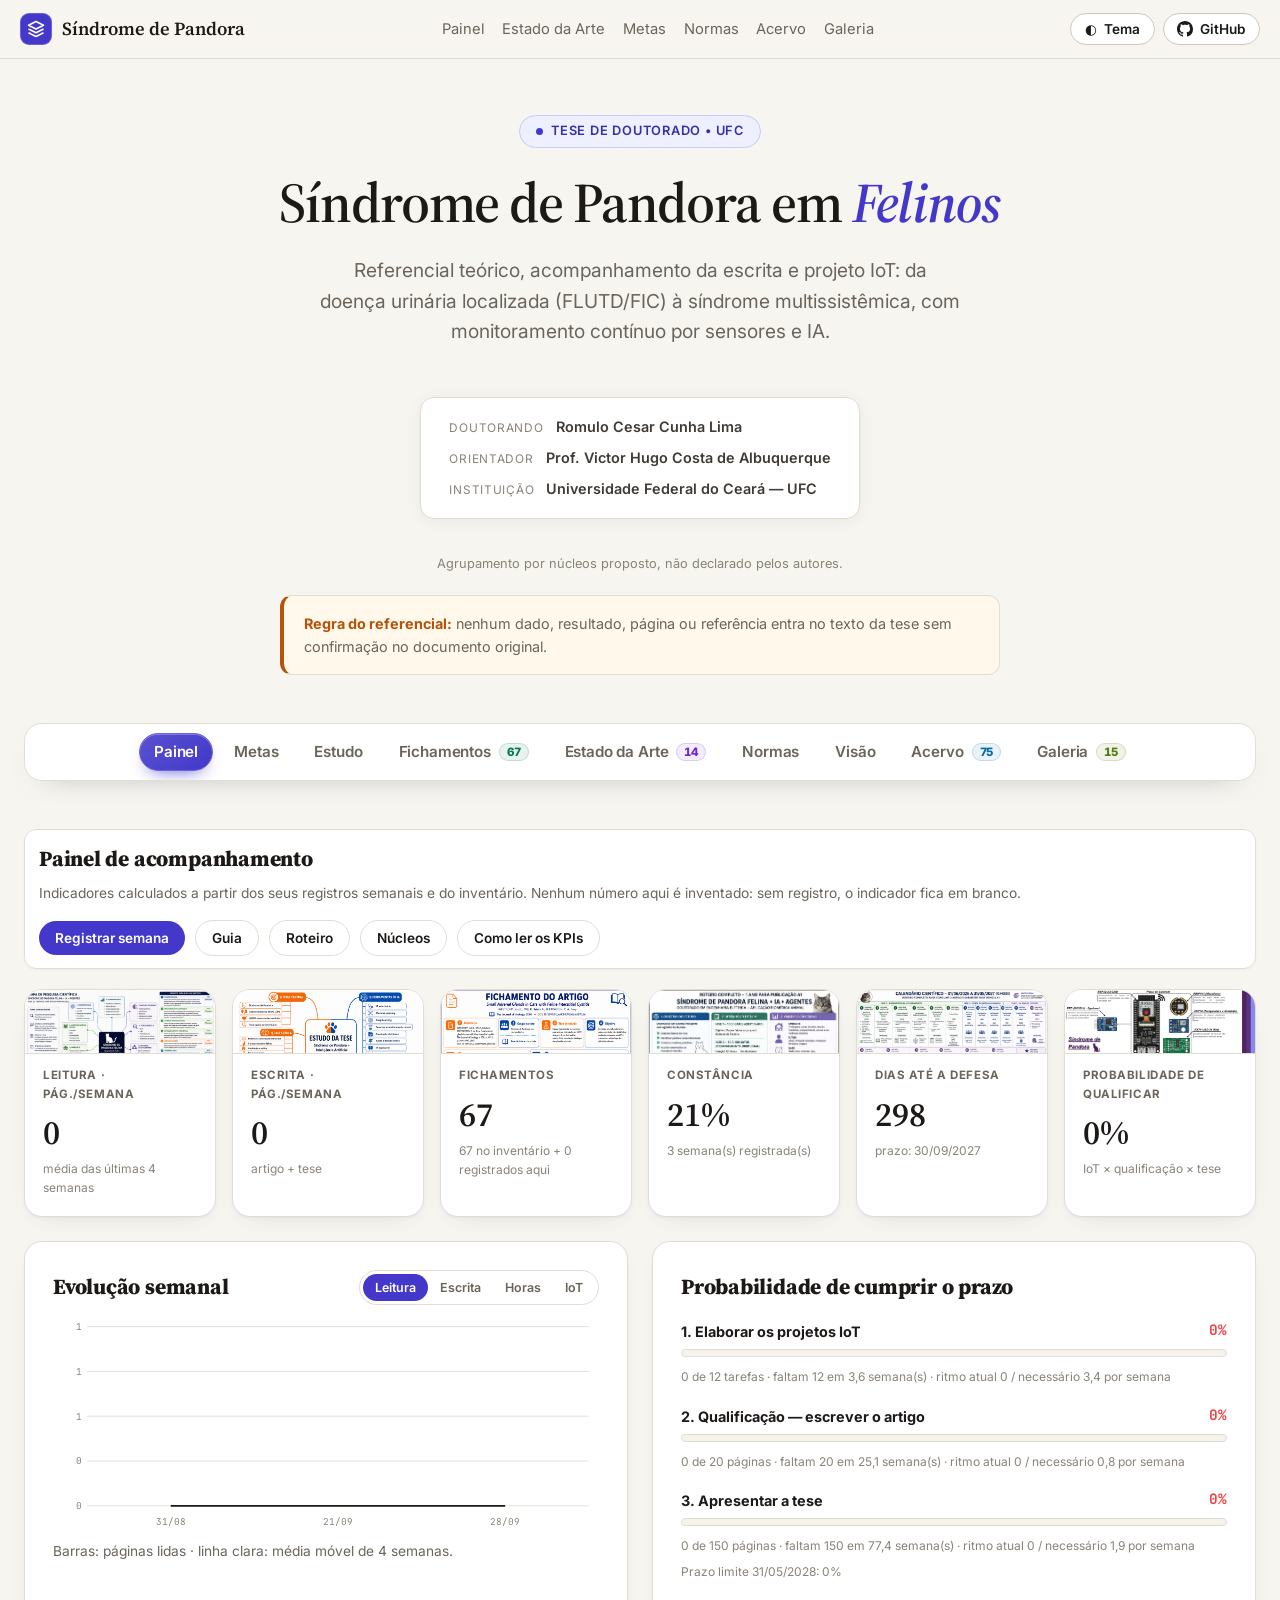
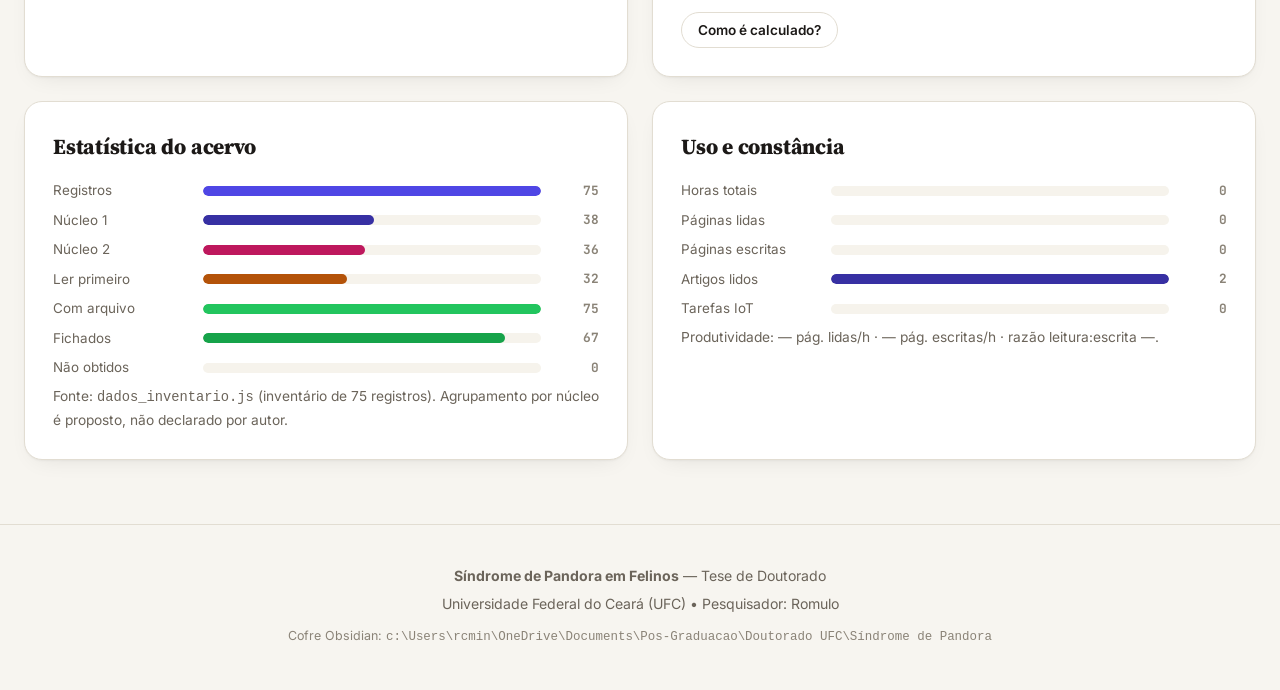
==== commit 123d739b: "Publica sete PDFs recuperados e corrige status do acervo" ====
--- a/index.html
+++ b/index.html
@@ -1197,8 +1197,8 @@
       </div>
     </div>
   </div>
-  <script src="dados_pdfs.js?v=d10a478a49"></script>
-  <script src="dados_inventario.js?v=abec26ad9e"></script>
+  <script src="dados_pdfs.js?v=0f68b11fbe"></script>
+  <script src="dados_inventario.js?v=d80053b93a"></script>
   <!-- Modal editar etapa do Gantt -->
   <div class="pn-modal" id="modalGanttEditar" role="dialog" aria-modal="true" hidden>
     <div class="pn-modal-box">
@@ -1229,7 +1229,7 @@
   </div>
 
   <script src="dados_estadoarte.js?v=20260928c"></script>
-  <script src="dados_fichamentos.js?v=e357ea1cc0"></script>
+  <script src="dados_fichamentos.js?v=ac1924b35e"></script>
   <script src="dados_estatisticas.js?v=20260928a"></script>
   <script src="dados_revisao.js?v=20260928a"></script>
   <script src="dados_leituras.js?v=20260928a"></script>
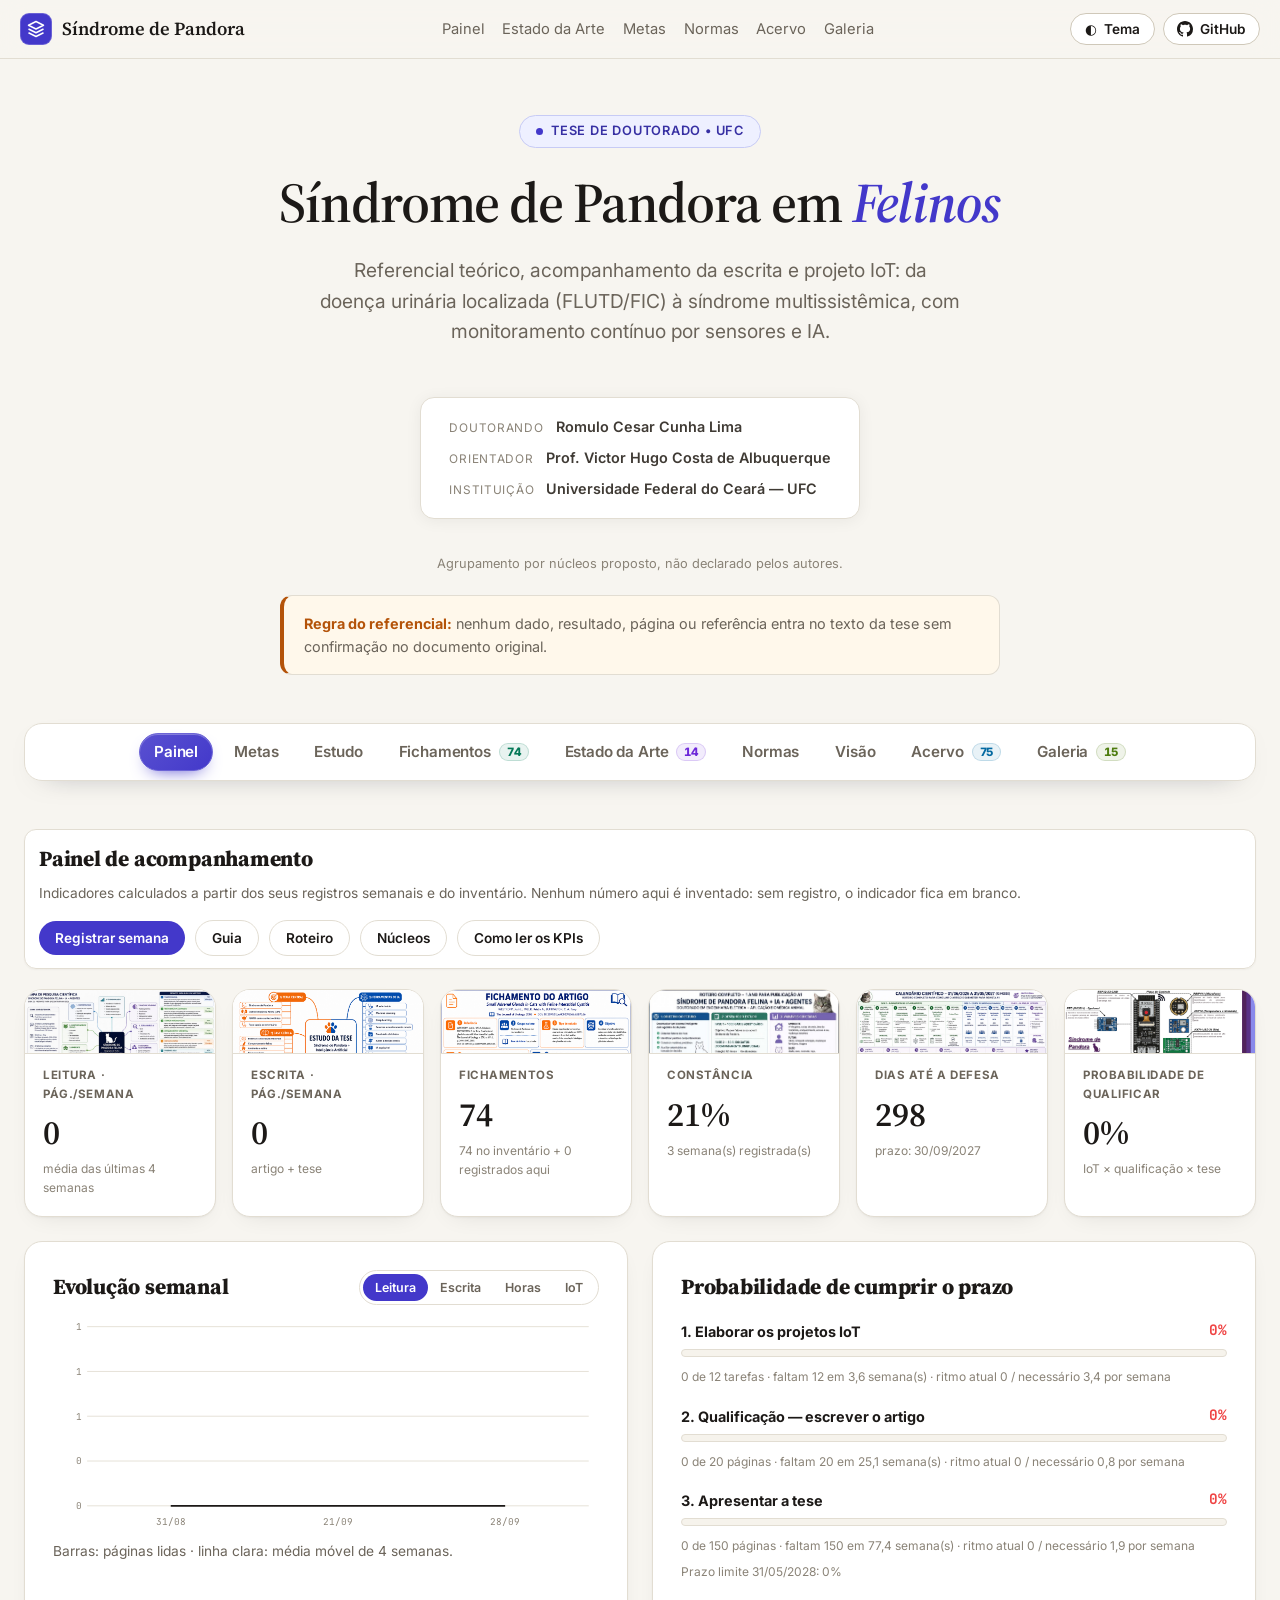
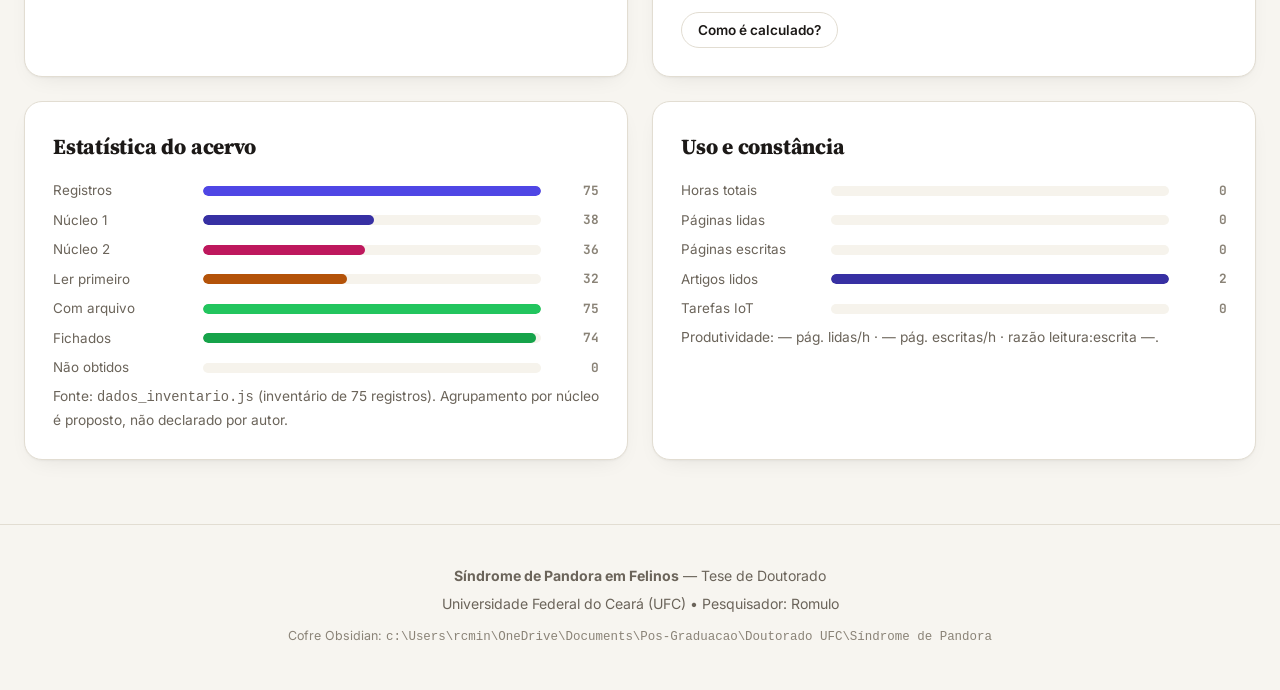
==== commit 85b465ff: "Publica 9 fontes novas (52, 69–71, N36, N40, N42, N45, S7) e 12 PDFs - Corrige delimitador YAML no c" ====
--- a/index.html
+++ b/index.html
@@ -1197,8 +1197,8 @@
       </div>
     </div>
   </div>
-  <script src="dados_pdfs.js?v=0f68b11fbe"></script>
-  <script src="dados_inventario.js?v=d80053b93a"></script>
+  <script src="dados_pdfs.js?v=979c07f74e"></script>
+  <script src="dados_inventario.js?v=d38ee40ec7"></script>
   <!-- Modal editar etapa do Gantt -->
   <div class="pn-modal" id="modalGanttEditar" role="dialog" aria-modal="true" hidden>
     <div class="pn-modal-box">
@@ -1229,7 +1229,7 @@
   </div>
 
   <script src="dados_estadoarte.js?v=20260928c"></script>
-  <script src="dados_fichamentos.js?v=ac1924b35e"></script>
+  <script src="dados_fichamentos.js?v=839a5a5866"></script>
   <script src="dados_estatisticas.js?v=20260928a"></script>
   <script src="dados_revisao.js?v=20260928a"></script>
   <script src="dados_leituras.js?v=20260928a"></script>
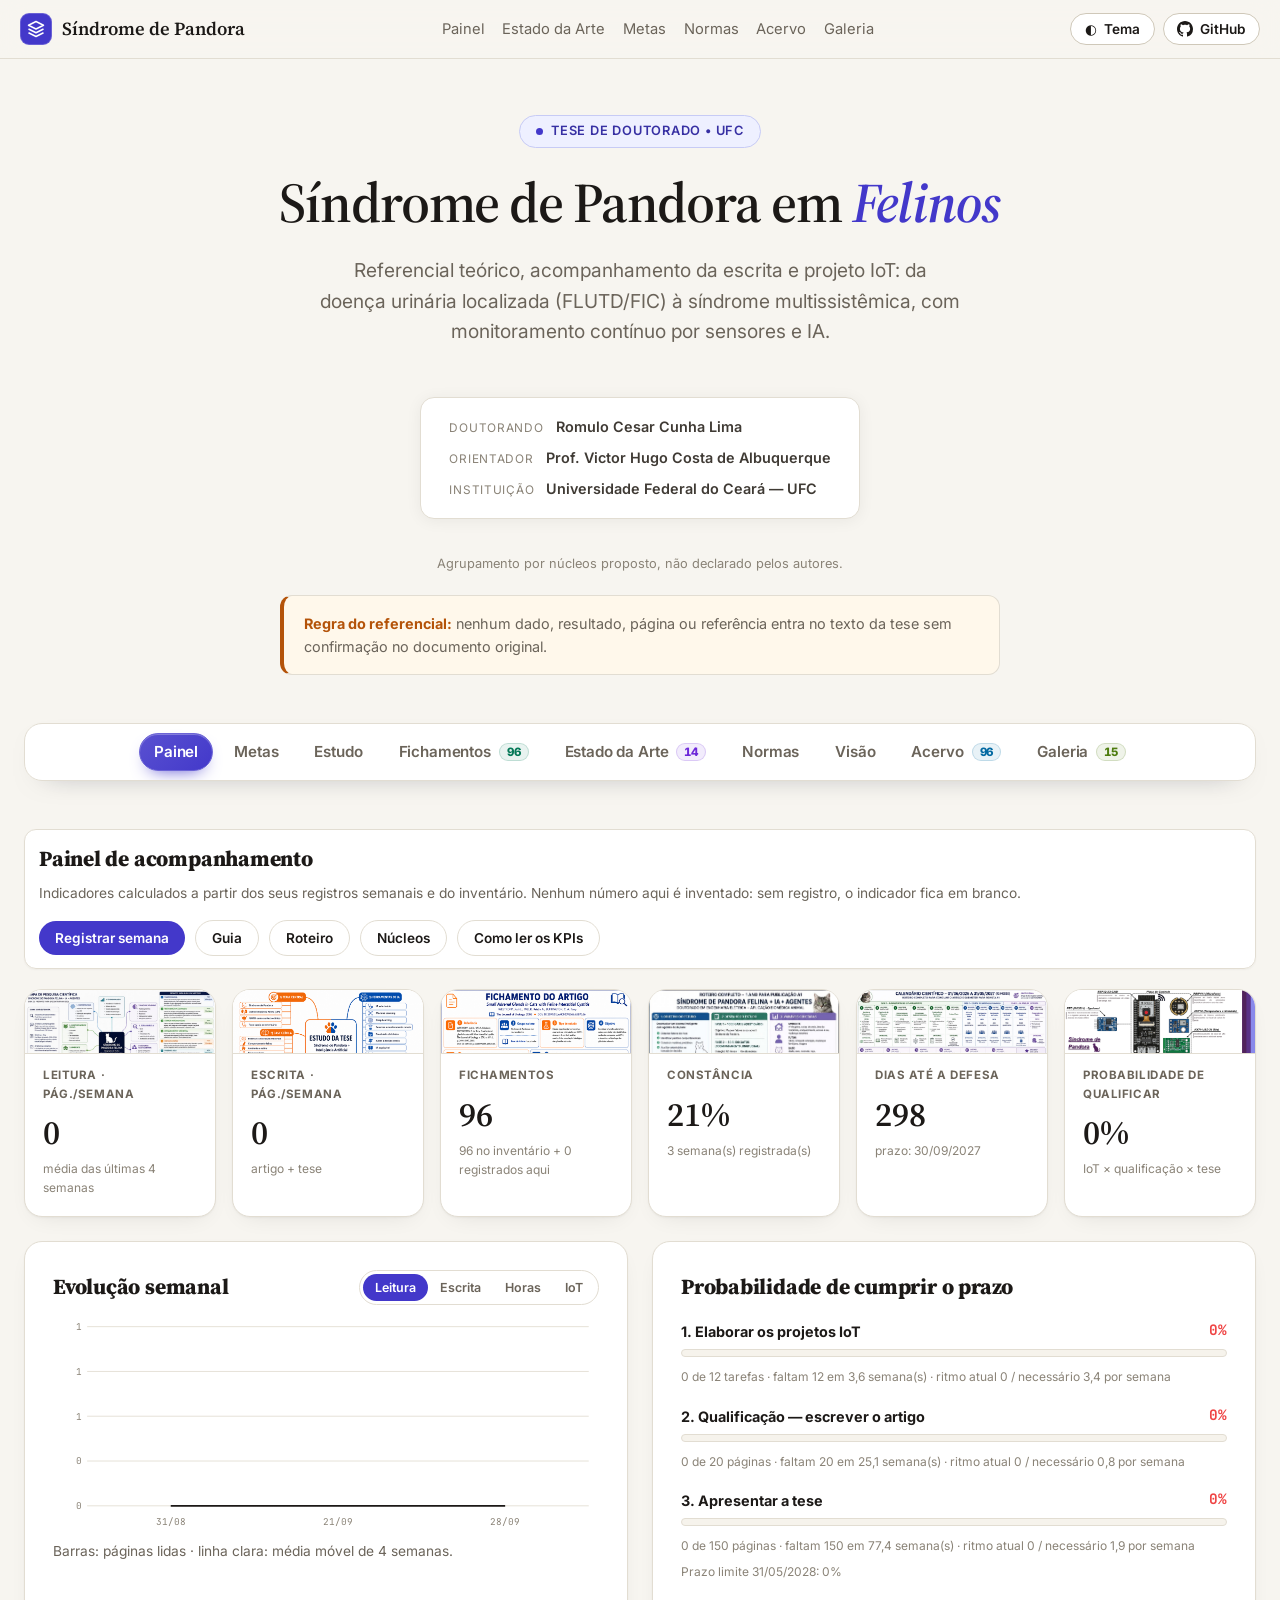
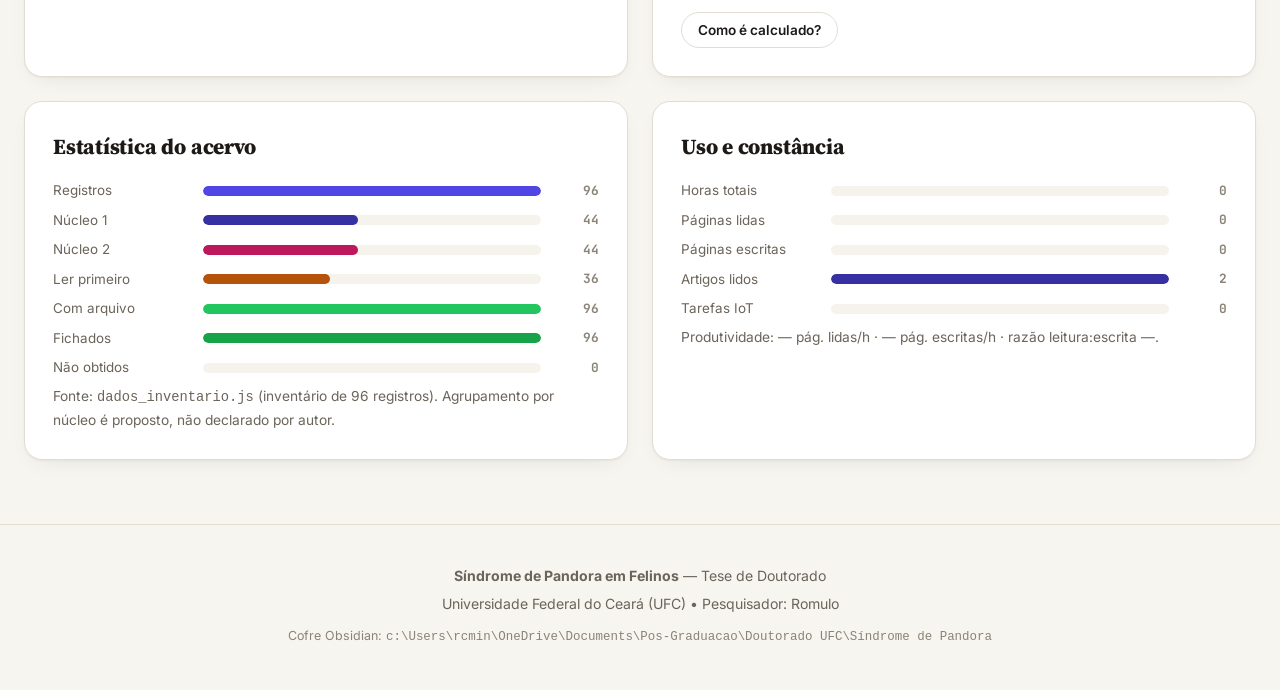
==== commit bcfc8f11: "Integra grafo do acervo ao painel" ====
--- a/index.html
+++ b/index.html
@@ -217,6 +217,24 @@
 
     <!-- TAB 2: INVENTÁRIO & ARTIGOS -->
     <div class="tab-pane" id="tab-inventory" role="tabpanel">
+      <section class="inventory-graph" aria-labelledby="inventoryGraphTitle">
+        <div class="inventory-graph-header">
+          <div>
+            <span class="inventory-graph-kicker">Mapa de conhecimento</span>
+            <h2 id="inventoryGraphTitle">Relações entre fontes e conceitos do acervo</h2>
+            <p>Explore as comunidades temáticas, as conexões e os conceitos centrais identificados no acervo.</p>
+          </div>
+          <a class="pn-btn" href="graphify-out/graph.html" target="_blank" rel="noopener">Abrir grafo em tela cheia ↗</a>
+        </div>
+        <iframe
+          class="inventory-graph-frame"
+          src="graphify-out/graph.html"
+          title="Grafo interativo do acervo da Síndrome de Pandora"
+          loading="lazy"
+          allowfullscreen
+        ></iframe>
+        <p class="inventory-graph-note">O agrupamento em comunidades é uma análise proposta pelo Graphify; não foi declarado pelos autores das fontes.</p>
+      </section>
       
       <!-- Filter Bar -->
       <div class="filter-bar">
--- a/styles.css
+++ b/styles.css
@@ -1609,6 +1609,75 @@
    Footer
    ========================================================================== */
 
+.inventory-graph {
+  margin-bottom: 24px;
+  padding: 20px;
+  border: 1px solid var(--border-glass);
+  border-radius: var(--radius-md);
+  background: var(--bg-surface);
+  box-shadow: var(--shadow-sm);
+}
+
+.inventory-graph-header {
+  display: flex;
+  align-items: flex-start;
+  justify-content: space-between;
+  gap: 20px;
+  margin-bottom: 16px;
+}
+
+.inventory-graph-kicker {
+  display: block;
+  margin-bottom: 4px;
+  color: var(--blue-light);
+  font-size: 0.72rem;
+  font-weight: 700;
+  letter-spacing: 0.08em;
+  text-transform: uppercase;
+}
+
+.inventory-graph-header h2 {
+  margin: 0 0 6px;
+  font-size: clamp(1.1rem, 2vw, 1.45rem);
+}
+
+.inventory-graph-header p,
+.inventory-graph-note {
+  margin: 0;
+  color: var(--text-muted);
+  font-size: 0.86rem;
+}
+
+.inventory-graph-frame {
+  display: block;
+  width: 100%;
+  height: min(72vh, 720px);
+  min-height: 480px;
+  border: 1px solid var(--border-glass);
+  border-radius: var(--radius-sm);
+  background: #0b1020;
+}
+
+.inventory-graph-note {
+  margin-top: 10px;
+  font-size: 0.78rem;
+}
+
+@media (max-width: 720px) {
+  .inventory-graph {
+    padding: 14px;
+  }
+
+  .inventory-graph-header {
+    flex-direction: column;
+  }
+
+  .inventory-graph-frame {
+    height: 65vh;
+    min-height: 420px;
+  }
+}
+
 .site-footer {
   border-top: 1px solid var(--border-glass);
   padding: 40px 0;
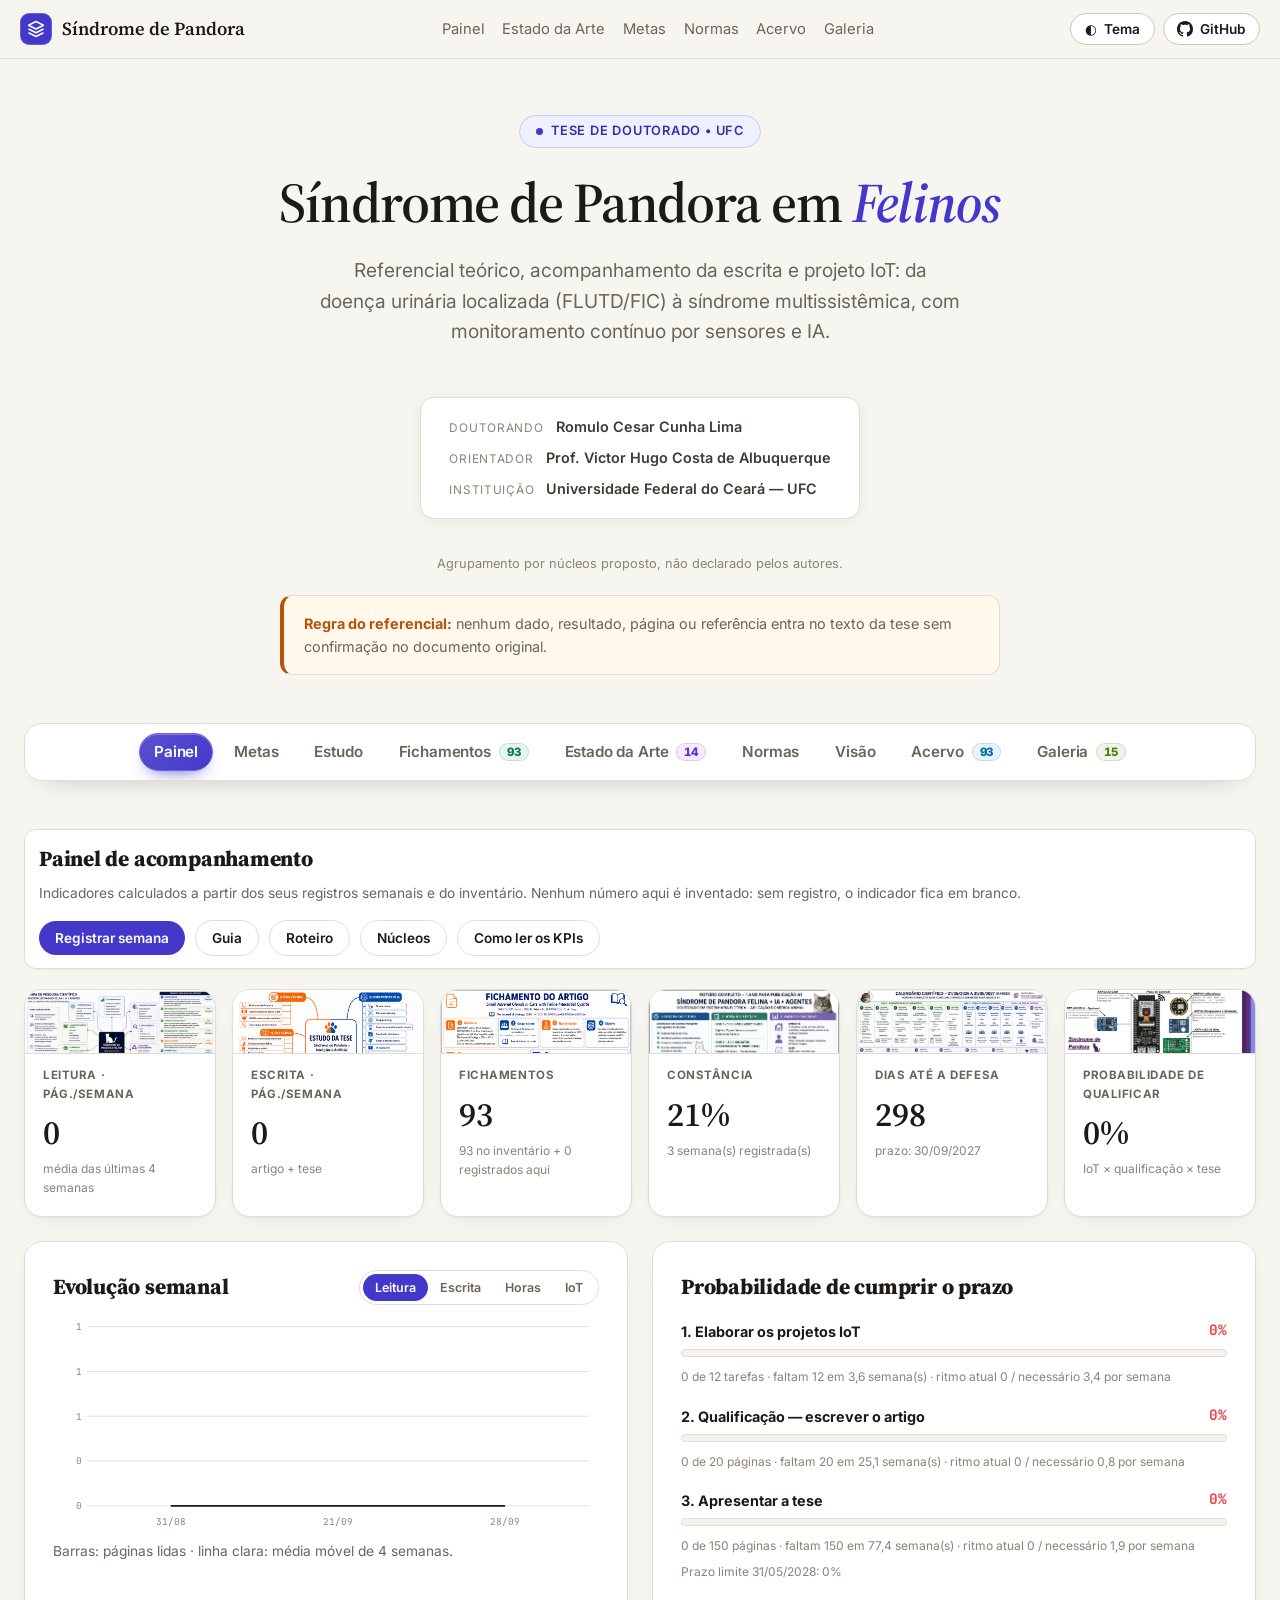
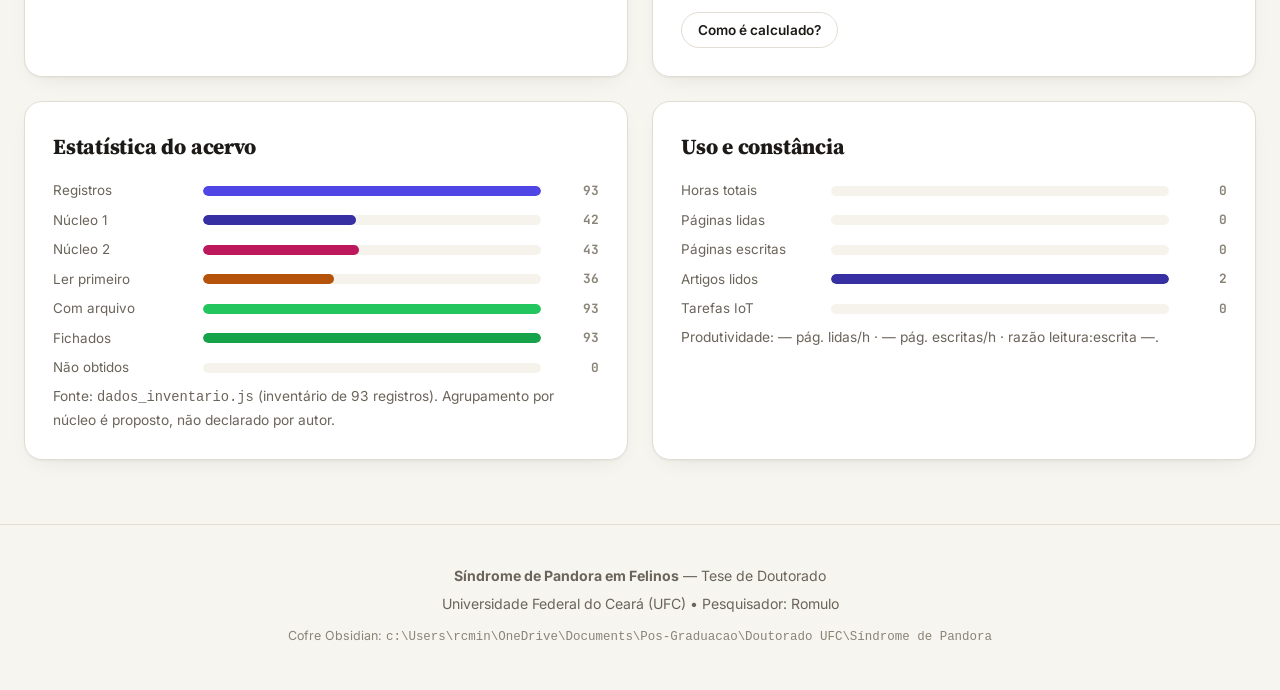
==== commit 9ace452c: "painel: retira fontes bloqueadas (ex-N52/N53/N57) dos dados, modo Parecer de Banca, limpa .bat dupli" ====
--- a/index.html
+++ b/index.html
@@ -1215,8 +1215,8 @@
       </div>
     </div>
   </div>
-  <script src="dados_pdfs.js?v=979c07f74e"></script>
-  <script src="dados_inventario.js?v=d38ee40ec7"></script>
+  <script src="dados_pdfs.js?v=a57f764321"></script>
+  <script src="dados_inventario.js?v=d4c733874f"></script>
   <!-- Modal editar etapa do Gantt -->
   <div class="pn-modal" id="modalGanttEditar" role="dialog" aria-modal="true" hidden>
     <div class="pn-modal-box">
@@ -1247,7 +1247,7 @@
   </div>
 
   <script src="dados_estadoarte.js?v=20260928c"></script>
-  <script src="dados_fichamentos.js?v=839a5a5866"></script>
+  <script src="dados_fichamentos.js?v=b5b4c4b4da"></script>
   <script src="dados_estatisticas.js?v=20260928a"></script>
   <script src="dados_revisao.js?v=20260928a"></script>
   <script src="dados_leituras.js?v=20260928a"></script>
